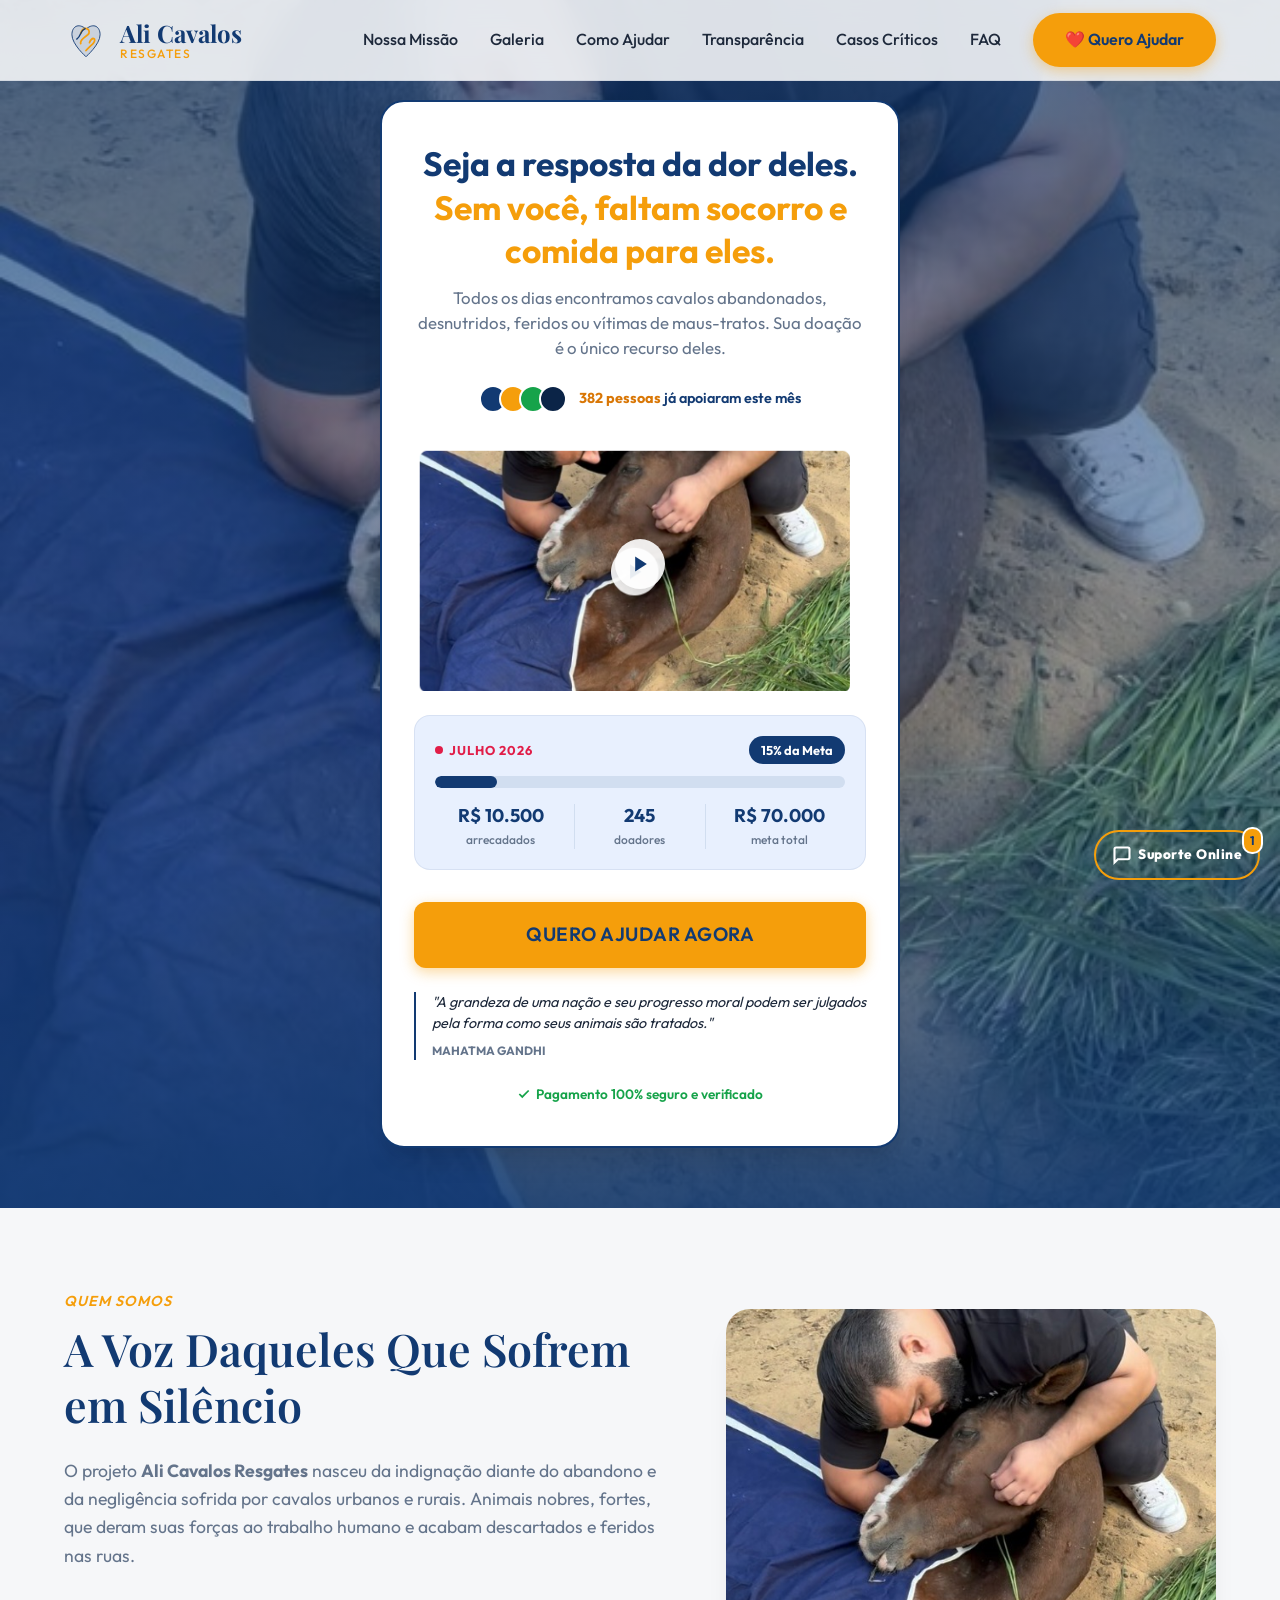
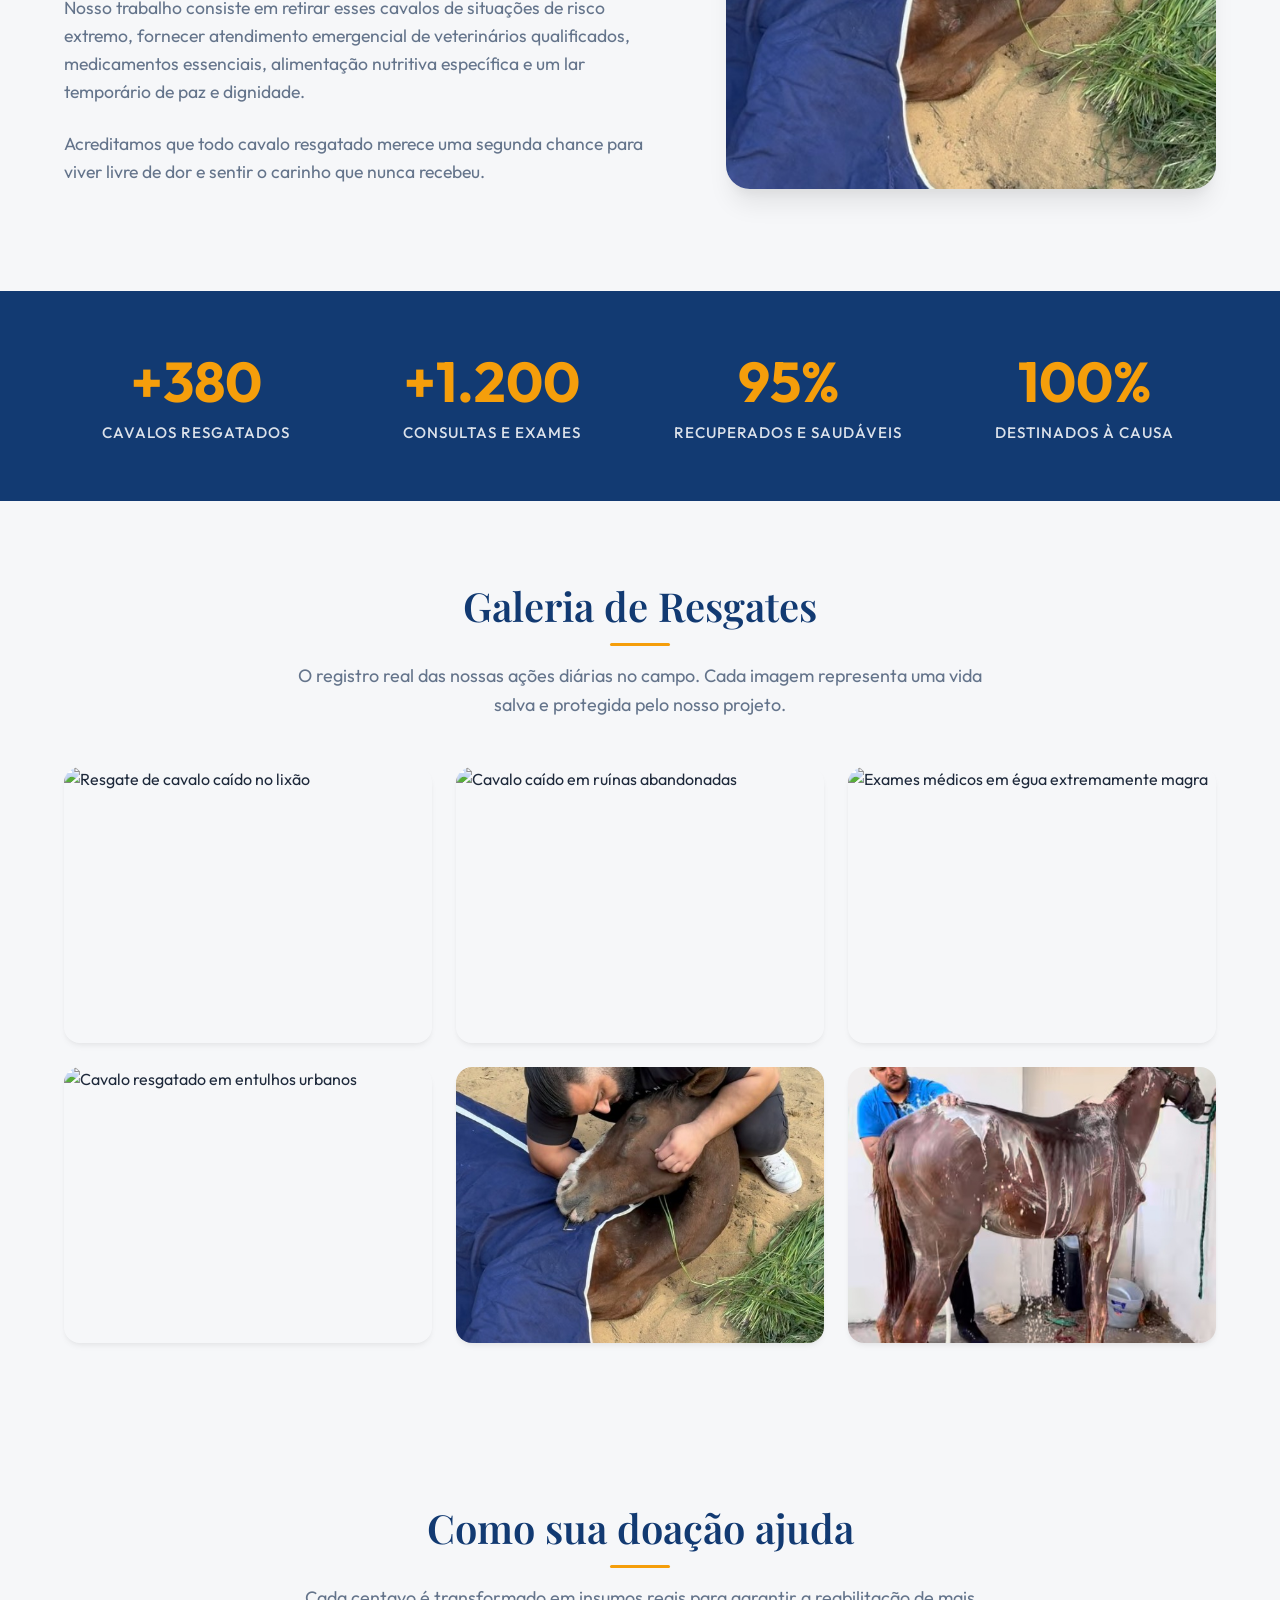
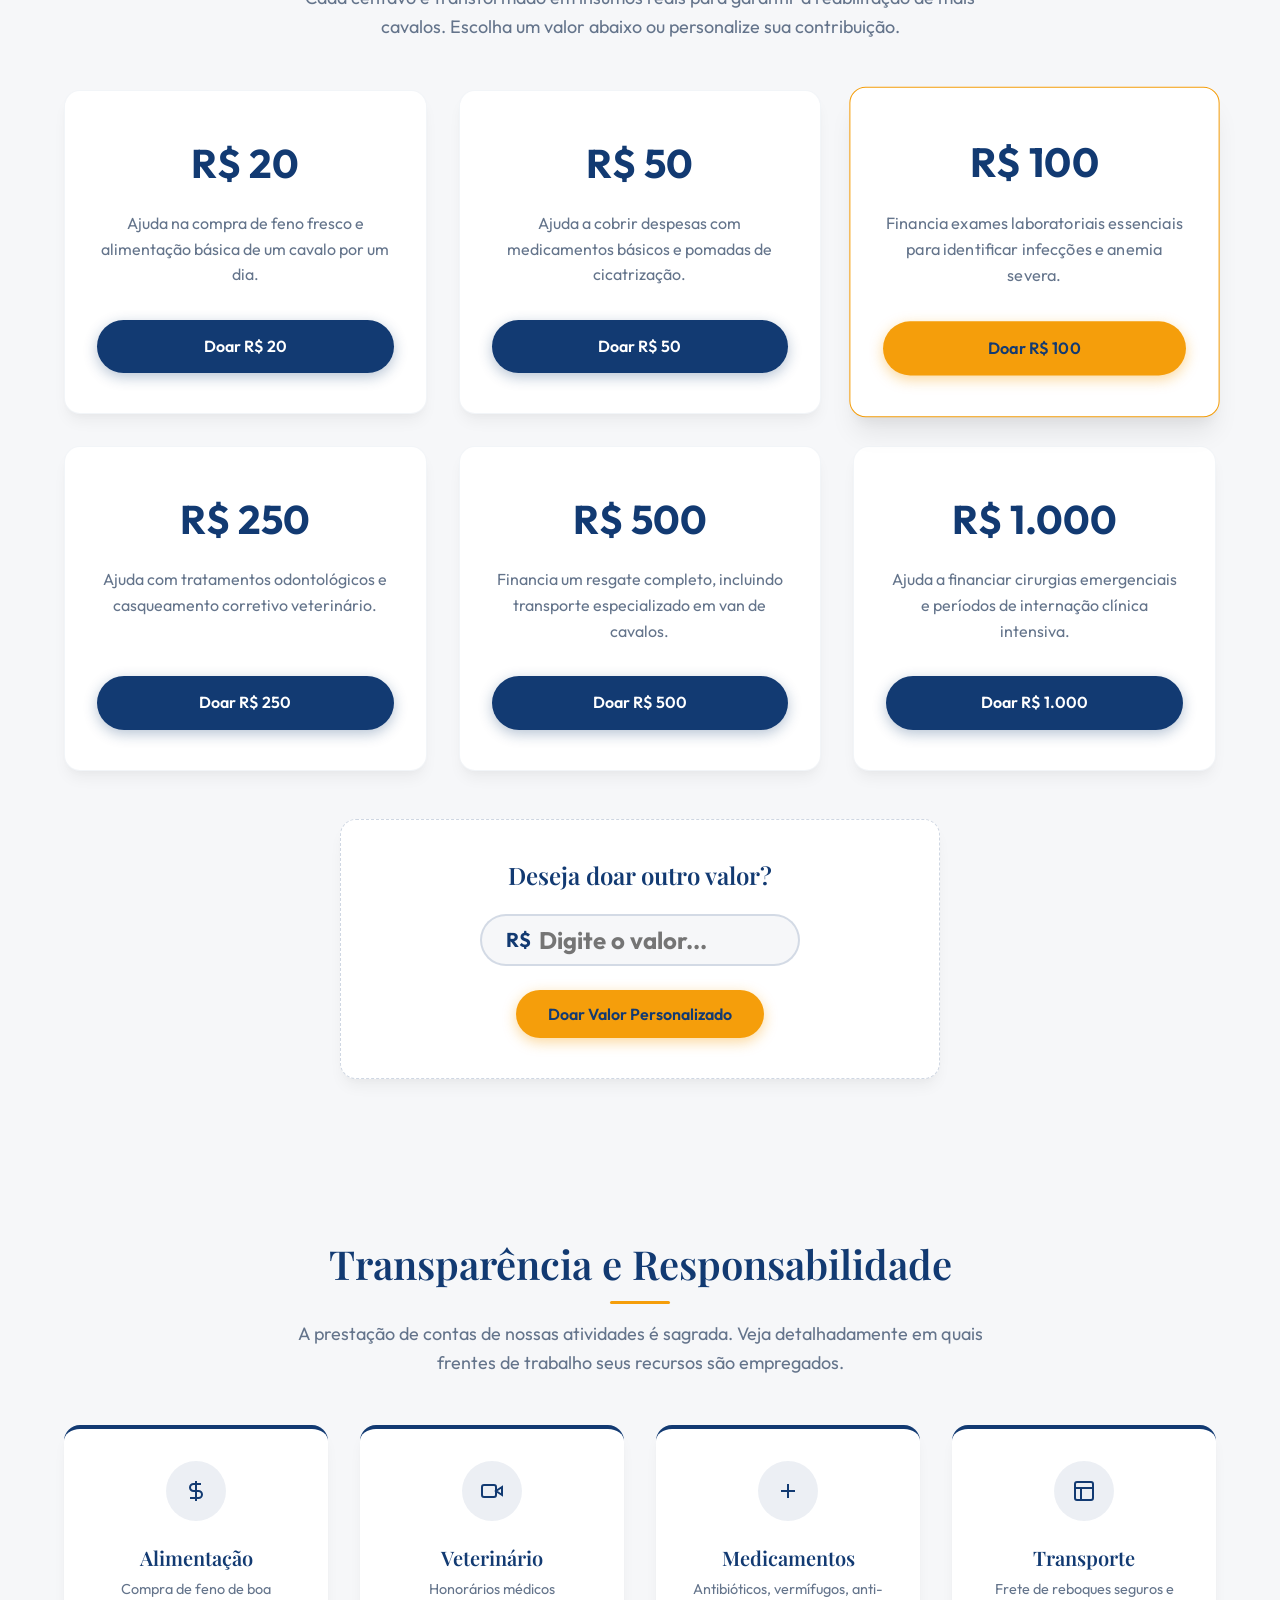
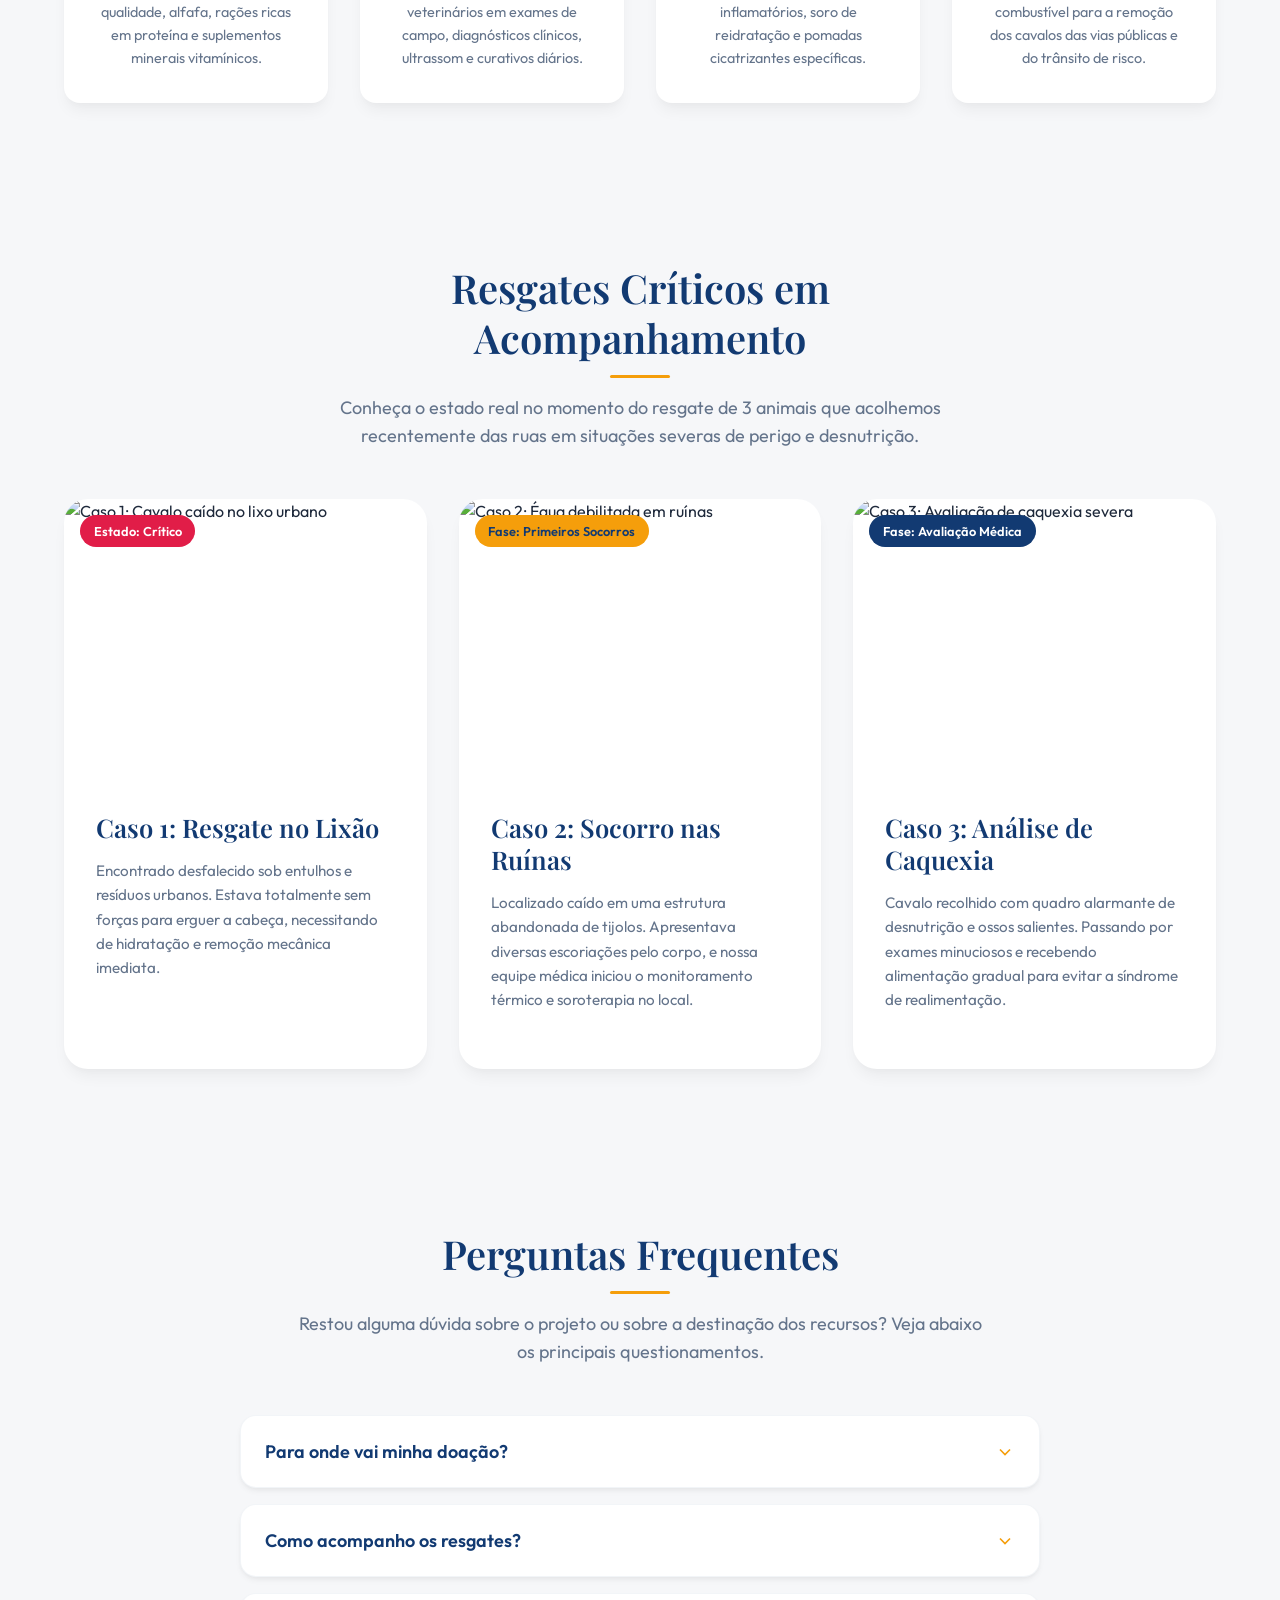
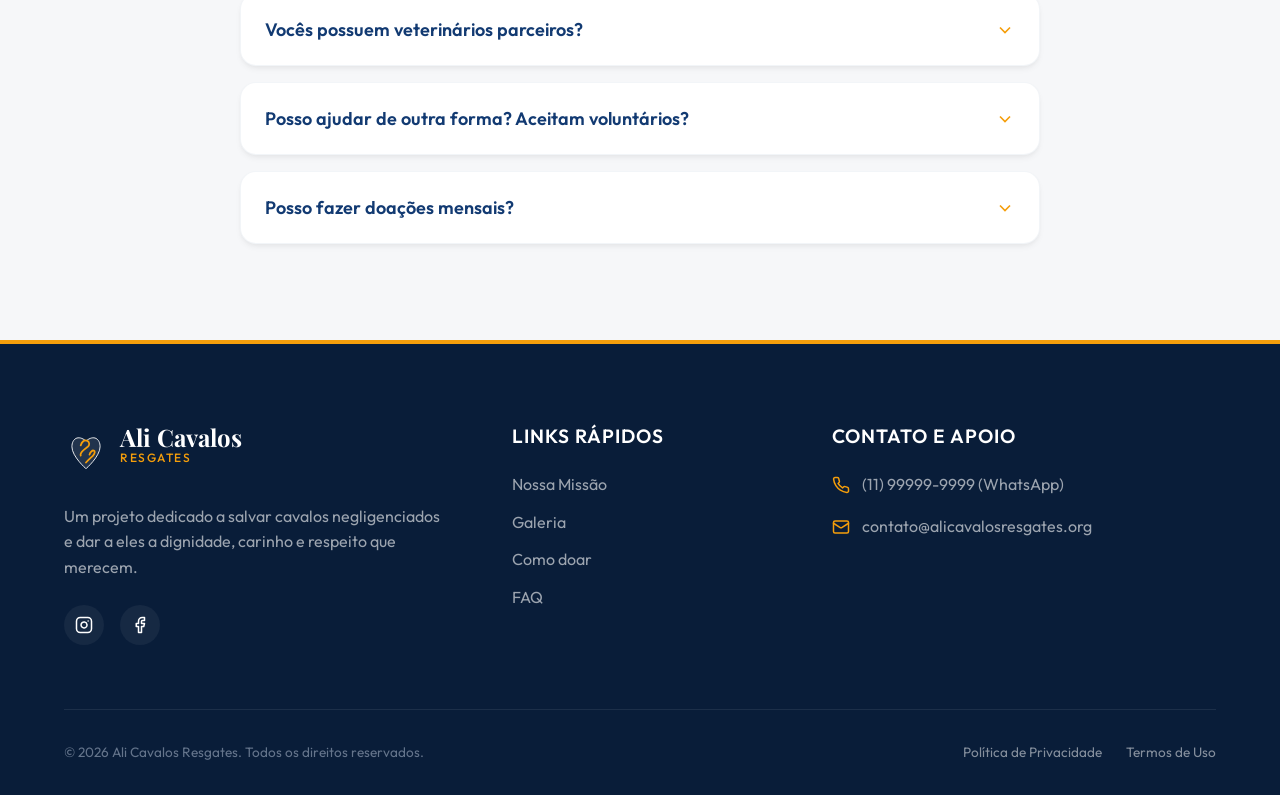
==== index.html @ d9617923 "fix: make chat CTA button immune to cache with inline script fallback" ====
<!DOCTYPE html>
<html lang="pt-BR">
<head>
    <meta charset="UTF-8">
    <meta name="viewport" content="width=device-width, initial-scale=1.0">
    <title>Ali Cavalos Resgates | Eles não podem pedir ajuda. Nós podemos agir.</title>
    
    <!-- SEO Optimization -->
    <meta name="description" content="O projeto Ali Cavalos Resgates sensibiliza e atua no resgate, tratamento veterinário, alimentação e recuperação de cavalos vítimas de abandono e maus-tratos. Doe hoje.">
    <meta name="keywords" content="resgate de cavalos, proteção animal, doar ali cavalos, tratamento de cavalos, ajuda cavalos abandonados">
    <meta name="robots" content="index, follow">
    <meta name="author" content="Ali Cavalos Resgates">
    
    <!-- Open Graph Metadata (Facebook / WhatsApp) -->
    <meta property="og:title" content="Ali Cavalos Resgates | Apoie Esta Causa">
    <meta property="og:description" content="Ajude a financiar resgates, tratamentos veterinários, alimentação e reabilitação de cavalos abandonados ou feridos.">
    <meta property="og:image" content="assets/images/cavalo_resgate.jpg">
    <meta property="og:type" content="website">
    
    <!-- Stylesheets -->
    <link rel="stylesheet" href="css/style.css">
    <link rel="stylesheet" href="css/components.css">

    <!-- Utmify Pixel & UTM Tracker -->
    <script>
      window.pixelId = "6a58d5851448fa453642d0da";
      var a = document.createElement("script");
      a.setAttribute("async", "");
      a.setAttribute("defer", "");
      a.setAttribute("src", "https://cdn.utmify.com.br/scripts/pixel/pixel.js");
      document.head.appendChild(a);
    </script>
    <script
      src="https://cdn.utmify.com.br/scripts/utms/latest.js"
      data-utmify-prevent-xcod-sck
      data-utmify-prevent-subids
      async
      defer
    ></script>
    
    <style>
        /* Custom Hero Background Override for static image */
        .hero {
            background: linear-gradient(180deg, rgba(18, 58, 114, 0.75) 0%, rgba(18, 58, 114, 0.4) 60%, rgba(18, 58, 114, 0.9) 100%), 
                        url('assets/images/cavalo_resgate.jpg') no-repeat center center;
            background-size: cover;
            background-attachment: scroll;
        }
    </style>
</head>
<body>

    <!-- Header Navigation -->
    <header class="header" id="header">
        <div class="container">
            <a href="#" class="logo-container" aria-label="Ali Cavalos Resgates Home">
                <svg class="logo-icon" viewBox="0 0 100 100" fill="none" xmlns="http://www.w3.org/2000/svg">
                    <path d="M50 88C50 88 18 60 18 38C18 20 32 10 50 25C68 10 82 20 82 38C82 60 50 88 50 88Z" fill="#123A72" fill-opacity="0.12" stroke="#123A72" stroke-width="2"/>
                    <path d="M38 35C40 28 45 22 52 24C58 26 59 34 54 38C50 41 42 46 39 52C38 54 37 56 38 58M58 56C59 52 64 45 68 47C71 48 70 54 66 58C62 62 55 68 50 74" stroke="#F59E0B" stroke-width="4" stroke-linecap="round"/>
                    <path d="M48 24C44 26 40 30 38 35C35 42 32 46 29 48" stroke="#123A72" stroke-width="3" stroke-linecap="round"/>
                </svg>
                <div class="logo-text">
                    Ali Cavalos
                    <span>Resgates</span>
                </div>
            </a>
            
            <button class="menu-btn" id="menuBtn" aria-label="Toggle menu" aria-expanded="false">&#x2630;</button>
            
            <nav class="nav" id="nav">
                <a href="#missao" class="nav-link">Nossa Missão</a>
                <a href="#galeria" class="nav-link">Galeria</a>
                <a href="#como-ajudar" class="nav-link">Como Ajudar</a>
                <a href="#transparencia" class="nav-link">Transparência</a>
                <a href="#resgates" class="nav-link">Casos Críticos</a>
                <a href="#faq" class="nav-link">FAQ</a>
                <a href="#checkoutModal" class="btn btn-primary btn-open-donation" data-donate-value="50">❤️ Quero Ajudar</a>
            </nav>
        </div>
    </header>

    <main>
        <!-- Hero Section (Crowdfunding Card) -->
        <section class="hero" id="hero">
            <div class="container">
                <div class="hero-card reveal">
                    <h1>Seja a resposta da dor deles. <br><span class="highlight-orange">Sem você, faltam socorro e comida para eles.</span></h1>
                    <p class="subtitle">Todos os dias encontramos cavalos abandonados, desnutridos, feridos ou vítimas de maus-tratos. Sua doação é o único recurso deles.</p>
                    
                    <!-- Proof Social -->
                    <div class="proof-row">
                        <div class="avatar-group">
                            <div class="avatar-dot" style="background-color:#123A72; border-color:#fff;"></div>
                            <div class="avatar-dot" style="background-color:#F59E0B; border-color:#fff;"></div>
                            <div class="avatar-dot" style="background-color:#16A34A; border-color:#fff;"></div>
                            <div class="avatar-dot" style="background-color:#0b2447; border-color:#fff;"></div>
                        </div>
                        <div class="proof-text"><span>382 pessoas</span> já apoiaram este mês</div>
                    </div>

                    <!-- Video Preview Block -->
                    <div class="hero-media-preview" id="heroMediaContainer">
                        <img src="assets/images/capa_video.png" alt="Cavalos no abrigo e equipe">
                        <button class="play-overlay-btn" id="btnPlayHeroVideo" aria-label="Ver vídeo do projeto">
                            <svg width="20" height="20" viewBox="0 0 24 24" fill="currentColor" style="color: var(--color-primary); margin-left: 2px;"><polygon points="5 3 19 12 5 21 5 3"/></svg>
                        </button>
                    </div>

                    <!-- Goal Tracker -->
                    <div class="goal-tracker-card">
                        <div class="goal-header">
                            <span class="goal-date">Julho 2026</span>
                            <span class="goal-badge">15% da Meta</span>
                        </div>
                        <div class="goal-progress-bar-container">
                            <div class="goal-progress-bar-fill"></div>
                        </div>
                        <div class="goal-stats-grid">
                            <div class="goal-stat-col">
                                <h4>R$ 10.500</h4>
                                <p>arrecadados</p>
                            </div>
                            <div class="goal-stat-col" style="border-left: 1px solid rgba(18,58,114,0.1); border-right: 1px solid rgba(18,58,114,0.1);">
                                <h4>245</h4>
                                <p>doadores</p>
                            </div>
                            <div class="goal-stat-col">
                                <h4>R$ 70.000</h4>
                                <p>meta total</p>
                            </div>
                        </div>
                    </div>

                    <!-- CTA Button -->
                    <a href="#checkoutModal" class="btn btn-primary btn-open-donation" data-donate-value="50" style="width: 100%; border-radius: 12px; font-size: 1.2rem; padding: 1.1rem; text-transform: uppercase; letter-spacing: 0.5px; margin-bottom: 1.5rem;">
                        QUERO AJUDAR AGORA
                    </a>

                    <!-- Quote Block -->
                    <div class="quote-box">
                        <p>"A grandeza de uma nação e seu progresso moral podem ser julgados pela forma como seus animais são tratados."</p>
                        <span>Mahatma Gandhi</span>
                    </div>

                    <!-- Safety badge footer -->
                    <div class="security-seal-footer">
                        <svg width="14" height="14" viewBox="0 0 24 24" fill="none" stroke="currentColor" stroke-width="3" style="margin-top:-1px;"><polyline points="20 6 9 17 4 12"/></svg>
                        <span>Pagamento 100% seguro e verificado</span>
                    </div>
                </div>
            </div>
        </section>

        <!-- Our Mission Section -->
        <section class="section section-bg-light" id="missao">
            <div class="container">
                <div class="mission-grid">
                    <div class="mission-text reveal-left">
                        <span class="text-highlight" style="font-weight:600; text-transform:uppercase; font-size:0.9rem; letter-spacing: 1px;">Quem Somos</span>
                        <h2 style="font-size:2.8rem; margin:0.5rem 0 1.5rem 0;">A Voz Daqueles Que Sofrem em Silêncio</h2>
                        <p>O projeto <strong>Ali Cavalos Resgates</strong> nasceu da indignação diante do abandono e da negligência sofrida por cavalos urbanos e rurais. Animais nobres, fortes, que deram suas forças ao trabalho humano e acabam descartados e feridos nas ruas.</p>
                        <p>Nosso trabalho consiste em retirar esses cavalos de situações de risco extremo, fornecer atendimento emergencial de veterinários qualificados, medicamentos essenciais, alimentação nutritiva específica e um lar temporário de paz e dignidade.</p>
                        <p>Acreditamos que todo cavalo resgatado merece uma segunda chance para viver livre de dor e sentir o carinho que nunca recebeu.</p>
                    </div>
                    <div class="mission-media reveal-right">
                        <img src="assets/images/cavalo_resgate.jpg" loading="lazy" alt="Cavalos resgatados em estado crítico que hoje recebem carinho e tratamento">
                    </div>
                </div>
            </div>
        </section>

        <!-- Statistics Banner -->
        <section class="stats-banner">
            <div class="container">
                <div class="stats-grid">
                    <div class="stat-card">
                        <h3>+380</h3>
                        <p>Cavalos Resgatados</p>
                    </div>
                    <div class="stat-card">
                        <h3>+1.200</h3>
                        <p>Consultas e Exames</p>
                    </div>
                    <div class="stat-card">
                        <h3>95%</h3>
                        <p>Recuperados e Saudáveis</p>
                    </div>
                    <div class="stat-card">
                        <h3>100%</h3>
                        <p>Destinados à Causa</p>
                    </div>
                </div>
            </div>
        </section>

        <!-- Rescues Photo Gallery -->
        <section class="section" id="galeria">
            <div class="container">
                <div class="section-header reveal">
                    <h2>Galeria de Resgates</h2>
                    <p>O registro real das nossas ações diárias no campo. Cada imagem representa uma vida salva e protegida pelo nosso projeto.</p>
                </div>
                
                <div class="gallery-grid reveal" style="grid-template-columns: repeat(auto-fill, minmax(320px, 1fr));">
                    <div class="gallery-card">
                        <img src="assets/images/resgate_lixao_3.jpg" loading="lazy" alt="Resgate de cavalo caído no lixão">
                        <div class="gallery-card-overlay">
                            <svg width="32" height="32" viewBox="0 0 24 24" fill="none" stroke="currentColor" stroke-width="2"><circle cx="11" cy="11" r="8"/><line x1="21" y1="21" x2="16.65" y2="16.65"/><line x1="11" y1="8" x2="11" y2="14"/><line x1="8" y1="11" x2="14" y2="11"/></svg>
                        </div>
                    </div>
                    <div class="gallery-card">
                        <img src="assets/images/resgate_ruinas_4.jpg" loading="lazy" alt="Cavalo caído em ruínas abandonadas">
                        <div class="gallery-card-overlay">
                            <svg width="32" height="32" viewBox="0 0 24 24" fill="none" stroke="currentColor" stroke-width="2"><circle cx="11" cy="11" r="8"/><line x1="21" y1="21" x2="16.65" y2="16.65"/><line x1="11" y1="8" x2="11" y2="14"/><line x1="8" y1="11" x2="14" y2="11"/></svg>
                        </div>
                    </div>
                    <div class="gallery-card">
                        <img src="assets/images/resgate_magro_2.jpg" loading="lazy" alt="Exames médicos em égua extremamente magra">
                        <div class="gallery-card-overlay">
                            <svg width="32" height="32" viewBox="0 0 24 24" fill="none" stroke="currentColor" stroke-width="2"><circle cx="11" cy="11" r="8"/><line x1="21" y1="21" x2="16.65" y2="16.65"/><line x1="11" y1="8" x2="11" y2="14"/><line x1="8" y1="11" x2="14" y2="11"/></svg>
                        </div>
                    </div>
                    <div class="gallery-card">
                        <img src="assets/images/resgate_lixo_1.jpg" loading="lazy" alt="Cavalo resgatado em entulhos urbanos">
                        <div class="gallery-card-overlay">
                            <svg width="32" height="32" viewBox="0 0 24 24" fill="none" stroke="currentColor" stroke-width="2"><circle cx="11" cy="11" r="8"/><line x1="21" y1="21" x2="16.65" y2="16.65"/><line x1="11" y1="8" x2="11" y2="14"/><line x1="8" y1="11" x2="14" y2="11"/></svg>
                        </div>
                    </div>
                    <div class="gallery-card">
                        <img src="assets/images/cavalo_resgate.jpg" loading="lazy" alt="Cavalo recebendo soro emergencial e afeto">
                        <div class="gallery-card-overlay">
                            <svg width="32" height="32" viewBox="0 0 24 24" fill="none" stroke="currentColor" stroke-width="2"><circle cx="11" cy="11" r="8"/><line x1="21" y1="21" x2="16.65" y2="16.65"/><line x1="11" y1="8" x2="11" y2="14"/><line x1="8" y1="11" x2="14" y2="11"/></svg>
                        </div>
                    </div>
                    <div class="gallery-card">
                        <img src="assets/images/cavalo_reabilitado.jpg" loading="lazy" alt="Cavalo recebendo primeiro banho médico para tratar parasitas">
                        <div class="gallery-card-overlay">
                            <svg width="32" height="32" viewBox="0 0 24 24" fill="none" stroke="currentColor" stroke-width="2"><circle cx="11" cy="11" r="8"/><line x1="21" y1="21" x2="16.65" y2="16.65"/><line x1="11" y1="8" x2="11" y2="14"/><line x1="8" y1="11" x2="14" y2="11"/></svg>
                        </div>
                    </div>
                </div>
            </div>
        </section>

        <!-- Donation Packages Section -->
        <section class="section section-bg-light" id="como-ajudar">
            <div class="container">
                <div class="section-header reveal">
                    <h2>Como sua doação ajuda</h2>
                    <p>Cada centavo é transformado em insumos reais para garantir a reabilitação de mais cavalos. Escolha um valor abaixo ou personalize sua contribuição.</p>
                </div>
                
                <div class="donation-grid reveal">
                    <!-- R$20 -->
                    <div class="donation-card">
                        <div class="donation-value">R$ 20</div>
                        <p class="donation-desc">Ajuda na compra de feno fresco e alimentação básica de um cavalo por um dia.</p>
                        <a href="#checkoutModal" class="btn btn-dark btn-open-donation" data-donate-value="20">Doar R$ 20</a>
                    </div>
                    
                    <!-- R$50 -->
                    <div class="donation-card">
                        <div class="donation-value">R$ 50</div>
                        <p class="donation-desc">Ajuda a cobrir despesas com medicamentos básicos e pomadas de cicatrização.</p>
                        <a href="#checkoutModal" class="btn btn-dark btn-open-donation" data-donate-value="50">Doar R$ 50</a>
                    </div>

                    <!-- R$100 -->
                    <div class="donation-card" style="border-color: var(--color-accent); transform: scale(1.02); box-shadow: var(--shadow-lg);">
                        <div class="donation-value">R$ 100</div>
                        <p class="donation-desc">Financia exames laboratoriais essenciais para identificar infecções e anemia severa.</p>
                        <a href="#checkoutModal" class="btn btn-primary btn-open-donation" data-donate-value="100">Doar R$ 100</a>
                    </div>

                    <!-- R$250 -->
                    <div class="donation-card">
                        <div class="donation-value">R$ 250</div>
                        <p class="donation-desc">Ajuda com tratamentos odontológicos e casqueamento corretivo veterinário.</p>
                        <a href="#checkoutModal" class="btn btn-dark btn-open-donation" data-donate-value="250">Doar R$ 250</a>
                    </div>

                    <!-- R$500 -->
                    <div class="donation-card">
                        <div class="donation-value">R$ 500</div>
                        <p class="donation-desc">Financia um resgate completo, incluindo transporte especializado em van de cavalos.</p>
                        <a href="#checkoutModal" class="btn btn-dark btn-open-donation" data-donate-value="500">Doar R$ 500</a>
                    </div>

                    <!-- R$1.000 -->
                    <div class="donation-card">
                        <div class="donation-value">R$ 1.000</div>
                        <p class="donation-desc">Ajuda a financiar cirurgias emergenciais e períodos de internação clínica intensiva.</p>
                        <a href="#checkoutModal" class="btn btn-dark btn-open-donation" data-donate-value="1000">Doar R$ 1.000</a>
                    </div>
                </div>
                
                <!-- Custom Value input -->
                <div class="custom-donation-input-container reveal">
                    <h4>Deseja doar outro valor?</h4>
                    <div class="custom-val-flex">
                        <span class="currency-sym">R$</span>
                        <input type="number" id="customValueInput" class="custom-val-input" placeholder="Digite o valor..." min="5">
                    </div>
                    <button class="btn btn-primary" id="pageCustomDonateBtn">Doar Valor Personalizado</button>
                </div>
            </div>
        </section>

        <!-- Transparency Section -->
        <section class="section" id="transparencia">
            <div class="container">
                <div class="section-header reveal">
                    <h2>Transparência e Responsabilidade</h2>
                    <p>A prestação de contas de nossas atividades é sagrada. Veja detalhadamente em quais frentes de trabalho seus recursos são empregados.</p>
                </div>
                
                <div class="transparency-grid reveal">
                    <div class="transparency-card">
                        <div class="transparency-icon">
                            <svg width="24" height="24" viewBox="0 0 24 24" fill="none" stroke="currentColor" stroke-width="2"><path d="M12 2v20M17 5H9.5a3.5 3.5 0 0 0 0 7h5a3.5 3.5 0 0 1 0 7H6"/></svg>
                        </div>
                        <h4>Alimentação</h4>
                        <p>Compra de feno de boa qualidade, alfafa, rações ricas em proteína e suplementos minerais vitamínicos.</p>
                    </div>

                    <div class="transparency-card">
                        <div class="transparency-icon">
                            <svg width="24" height="24" viewBox="0 0 24 24" fill="none" stroke="currentColor" stroke-width="2"><path d="m22 8-6 4 6 4V8Z"/><rect width="14" height="12" x="2" y="6" rx="2" ry="2"/></svg>
                        </div>
                        <h4>Veterinário</h4>
                        <p>Honorários médicos veterinários em exames de campo, diagnósticos clínicos, ultrassom e curativos diários.</p>
                    </div>

                    <div class="transparency-card">
                        <div class="transparency-icon">
                            <svg width="24" height="24" viewBox="0 0 24 24" fill="none" stroke="currentColor" stroke-width="2"><path d="M19 12H5M12 19V5"/></svg>
                        </div>
                        <h4>Medicamentos</h4>
                        <p>Antibióticos, vermífugos, anti-inflamatórios, soro de reidratação e pomadas cicatrizantes específicas.</p>
                    </div>

                    <div class="transparency-card">
                        <div class="transparency-icon">
                            <svg width="24" height="24" viewBox="0 0 24 24" fill="none" stroke="currentColor" stroke-width="2"><rect width="18" height="18" x="3" y="3" rx="2"/><path d="M3 9h18M9 21V9"/></svg>
                        </div>
                        <h4>Transporte</h4>
                        <p>Frete de reboques seguros e combustível para a remoção dos cavalos das vias públicas e do trânsito de risco.</p>
                    </div>
                </div>
            </div>
        </section>

        <!-- Resgates Críticos Section -->
        <section class="section section-bg-light" id="resgates">
            <div class="container">
                <div class="section-header reveal">
                    <h2>Resgates Críticos em Acompanhamento</h2>
                    <p>Conheça o estado real no momento do resgate de 3 animais que acolhemos recentemente das ruas em situações severas de perigo e desnutrição.</p>
                </div>
                
                <div class="stories-grid reveal" style="grid-template-columns: repeat(3, 1fr); gap: 2rem;">
                    <!-- Case 1 -->
                    <div class="story-card">
                        <div class="story-img-container">
                            <img src="assets/images/resgate_lixao_3.jpg" loading="lazy" alt="Caso 1: Cavalo caído no lixo urbano">
                            <span class="story-badge" style="background-color: #E11D48; color:#fff;">Estado: Crítico</span>
                        </div>
                        <div class="story-body">
                            <h3>Caso 1: Resgate no Lixão</h3>
                            <p class="story-preview">Encontrado desfalecido sob entulhos e resíduos urbanos. Estava totalmente sem forças para erguer a cabeça, necessitando de hidratação e remoção mecânica imediata.</p>
                        </div>
                    </div>

                    <!-- Case 2 -->
                    <div class="story-card">
                        <div class="story-img-container">
                            <img src="assets/images/resgate_ruinas_4.jpg" loading="lazy" alt="Caso 2: Égua debilitada em ruínas">
                            <span class="story-badge" style="background-color: var(--color-accent); color: var(--color-primary);">Fase: Primeiros Socorros</span>
                        </div>
                        <div class="story-body">
                            <h3>Caso 2: Socorro nas Ruínas</h3>
                            <p class="story-preview">Localizado caído em uma estrutura abandonada de tijolos. Apresentava diversas escoriações pelo corpo, e nossa equipe médica iniciou o monitoramento térmico e soroterapia no local.</p>
                        </div>
                    </div>

                    <!-- Case 3 -->
                    <div class="story-card">
                        <div class="story-img-container">
                            <img src="assets/images/resgate_magro_2.jpg" loading="lazy" alt="Caso 3: Avaliação de caquexia severa">
                            <span class="story-badge" style="background-color: var(--color-primary); color:#fff;">Fase: Avaliação Médica</span>
                        </div>
                        <div class="story-body">
                            <h3>Caso 3: Análise de Caquexia</h3>
                            <p class="story-preview">Cavalo recolhido com quadro alarmante de desnutrição e ossos salientes. Passando por exames minuciosos e recebendo alimentação gradual para evitar a síndrome de realimentação.</p>
                        </div>
                    </div>
                </div>
            </div>
        </section>

        <!-- FAQ Section -->
        <section class="section" id="faq">
            <div class="container">
                <div class="section-header reveal">
                    <h2>Perguntas Frequentes</h2>
                    <p>Restou alguma dúvida sobre o projeto ou sobre a destinação dos recursos? Veja abaixo os principais questionamentos.</p>
                </div>
                
                <div class="faq-list reveal">
                    <div class="faq-item">
                        <button class="faq-question">
                            <span>Para onde vai minha doação?</span>
                            <svg width="20" height="20" viewBox="0 0 24 24" fill="none" stroke="currentColor" stroke-width="2"><path d="m6 9 6 6 6-6"/></svg>
                        </button>
                        <div class="faq-answer">
                            <p>Toda contribuição financeira é direcionada para custear a compra direta de feno, vacinas, honorários de cirurgias, combustível para locomoção da caminhonete de resgate, e manutenção básica do sítio de reabilitação.</p>
                        </div>
                    </div>

                    <div class="faq-item">
                        <button class="faq-question">
                            <span>Como acompanho os resgates?</span>
                            <svg width="20" height="20" viewBox="0 0 24 24" fill="none" stroke="currentColor" stroke-width="2"><path d="m6 9 6 6 6-6"/></svg>
                        </button>
                        <div class="faq-answer">
                            <p>Publicamos diariamente as atualizações de todos os casos e novos resgates em nossa rede social do Instagram e através do envio de relatórios e boletins informativos aos doadores cadastrados.</p>
                        </div>
                    </div>

                    <div class="faq-item">
                        <button class="faq-question">
                            <span>Vocês possuem veterinários parceiros?</span>
                            <svg width="20" height="20" viewBox="0 0 24 24" fill="none" stroke="currentColor" stroke-width="2"><path d="m6 9 6 6 6-6"/></svg>
                        </button>
                        <div class="faq-answer">
                            <p>Sim. Contamos com a parceria de clínicas de grandes animais e veterinários de campo especializados que atendem as emergências do projeto e oferecem descontos solidários em cirurgias de alta complexidade.</p>
                        </div>
                    </div>

                    <div class="faq-item">
                        <button class="faq-question">
                            <span>Posso ajudar de outra forma? Aceitam voluntários?</span>
                            <svg width="20" height="20" viewBox="0 0 24 24" fill="none" stroke="currentColor" stroke-width="2"><path d="m6 9 6 6 6-6"/></svg>
                        </button>
                        <div class="faq-answer">
                            <p>Com certeza. Aceitamos doações em insumos diretamente no nosso sítio (feno, sacos de ração, remédios, cabrestos). Também abrimos vagas periódicas para voluntários interessados em ajudar no trato direto dos cavalos aos finais de semana.</p>
                        </div>
                    </div>

                    <div class="faq-item">
                        <button class="faq-question">
                            <span>Posso fazer doações mensais?</span>
                            <svg width="20" height="20" viewBox="0 0 24 24" fill="none" stroke="currentColor" stroke-width="2"><path d="m6 9 6 6 6-6"/></svg>
                        </button>
                        <div class="faq-answer">
                            <p>Sim. Através de doações frequentes via Pix, você pode apoiar mensalmente o nosso projeto, garantindo uma receita fixa para o sustento contínuo das baias do projeto.</p>
                        </div>
                    </div>
                </div>
            </div>
        </section>
    </main>

    <!-- Footer -->
    <footer class="footer">
        <div class="container">
            <div class="footer-grid">
                <div class="footer-info">
                    <a href="#" class="logo-container" style="text-decoration:none; margin-bottom:1.5rem;">
                        <svg class="logo-icon" viewBox="0 0 100 100" fill="none" xmlns="http://www.w3.org/2000/svg">
                            <path d="M50 88C50 88 18 60 18 38C18 20 32 10 50 25C68 10 82 20 82 38C82 60 50 88 50 88Z" fill="#FFFFFF" fill-opacity="0.1" stroke="#FFFFFF" stroke-width="2"/>
                            <path d="M38 35C40 28 45 22 52 24C58 26 59 34 54 38C50 41 42 46 39 52C38 54 37 56 38 58M58 56C59 52 64 45 68 47C71 48 70 54 66 58C62 62 55 68 50 74" stroke="#F59E0B" stroke-width="4" stroke-linecap="round"/>
                        </svg>
                        <div class="logo-text" style="color:var(--color-white)">
                            Ali Cavalos
                            <span style="color:var(--color-accent)">Resgates</span>
                        </div>
                    </a>
                    <p>Um projeto dedicado a salvar cavalos negligenciados e dar a eles a dignidade, carinho e respeito que merecem.</p>
                    <div class="social-links">
                        <a href="https://instagram.com" class="social-icon" target="_blank" aria-label="Instagram">
                            <svg width="18" height="18" viewBox="0 0 24 24" fill="none" stroke="currentColor" stroke-width="2" stroke-linecap="round" stroke-linejoin="round"><rect width="20" height="20" x="2" y="2" rx="5" ry="5"/><path d="M16 11.37A4 4 0 1 1 12.63 8 4 4 0 0 1 16 11.37zM17.5 6.5h.01"/></svg>
                        </a>
                        <a href="https://facebook.com" class="social-icon" target="_blank" aria-label="Facebook">
                            <svg width="18" height="18" viewBox="0 0 24 24" fill="none" stroke="currentColor" stroke-width="2" stroke-linecap="round" stroke-linejoin="round"><path d="M18 2h-3a5 5 0 0 0-5 5v3H7v4h3v8h4v-8h3l1-4h-4V7a1 1 0 0 1 1-1h3z"/></svg>
                        </a>
                    </div>
                </div>

                <div class="footer-links">
                    <h4>Links Rápidos</h4>
                    <ul>
                        <li><a href="#missao">Nossa Missão</a></li>
                        <li><a href="#galeria">Galeria</a></li>
                        <li><a href="#como-ajudar">Como doar</a></li>
                        <li><a href="#faq">FAQ</a></li>
                    </ul>
                </div>

                <div class="footer-contact">
                    <h4>Contato e Apoio</h4>
                    <p>
                        <svg width="18" height="18" viewBox="0 0 24 24" fill="none" stroke="currentColor" stroke-width="2" stroke-linecap="round" stroke-linejoin="round"><path d="M22 16.92v3a2 2 0 0 1-2.18 2 19.79 19.79 0 0 1-8.63-3.07 19.5 19.5 0 0 1-6-6 19.79 19.79 0 0 1-3.07-8.67A2 2 0 0 1 4.11 2h3a2 2 0 0 1 2 1.72 12.84 12.84 0 0 0 .7 2.81 2 2 0 0 1-.45 2.11L8.09 9.91a16 16 0 0 0 6 6l1.27-1.27a2 2 0 0 1 2.11-.45 12.84 12.84 0 0 0 2.81.7A2 2 0 0 1 22 16.92z"/></svg>
                        <span>(11) 99999-9999 (WhatsApp)</span>
                    </p>
                    <p>
                        <svg width="18" height="18" viewBox="0 0 24 24" fill="none" stroke="currentColor" stroke-width="2" stroke-linecap="round" stroke-linejoin="round"><rect width="20" height="16" x="2" y="4" rx="2"/><path d="m22 7-8.97 5.7a1.94 1.94 0 0 1-2.06 0L2 7"/></svg>
                        <span>contato@alicavalosresgates.org</span>
                    </p>
                </div>
            </div>

            <div class="footer-bottom">
                <p>&copy; 2026 Ali Cavalos Resgates. Todos os direitos reservados.</p>
                <div class="footer-legal">
                    <a href="#">Política de Privacidade</a>
                    <a href="#">Termos de Uso</a>
                </div>
            </div>
        </div>
    </footer>

    <!-- Fullscreen Lightbox Modal -->
    <div class="lightbox" id="lightbox" aria-hidden="true" role="dialog">
        <div class="lightbox-content">
            <button class="lightbox-close" id="lightboxClose" aria-label="Fechar galeria">&times;</button>
            <img src="" id="lightboxImg" alt="Visualização em tela cheia do resgate">
        </div>
    </div>

    <!-- Donation Modal (Checkout) -->
    <div class="checkout-modal" id="checkoutModal" aria-hidden="true" role="dialog">
        <div class="checkout-content">
            <button class="checkout-close" id="checkoutClose" aria-label="Fechar formulário de doação">&times;</button>
            
            <div id="checkoutStepInput">
                <div class="checkout-header">
                    <h3>Quanto deseja doar?</h3>
                    <p>Sua doação faz a diferença na reabilitação de animais abandonados.</p>
                </div>
                
                <div class="checkout-values-grid">
                    <button class="checkout-val-btn" data-value="20">R$ 20</button>
                    <button class="checkout-val-btn" data-value="30">R$ 30</button>
                    <button class="checkout-val-btn active" data-value="50">R$ 50</button>
                    <button class="checkout-val-btn" data-value="100">R$ 100</button>
                    <button class="checkout-val-btn" data-value="150">R$ 150</button>
                    <button class="checkout-val-btn" data-value="200">R$ 200</button>
                    <button class="checkout-val-btn" data-value="250">R$ 250</button>
                    <button class="checkout-val-btn" data-value="500">R$ 500</button>
                    <button class="checkout-val-btn" data-value="1000">R$ 1.000</button>
                </div>
                
                <div class="checkout-custom-field" style="margin-bottom: 1.5rem;">
                    <span class="currency-sym">R$</span>
                    <input type="number" id="checkoutCustomValue" placeholder="Digite outro valor..." min="5">
                </div>
                <button class="btn btn-primary" id="btnDoarAgora" style="width: 100%; border-radius:8px; padding:1rem;">❤️ GERAR PIX DE DOAÇÃO</button>
            </div>

            <!-- Pix Output Presentation Step -->
            <div id="checkoutStepPix" style="display: none; text-align: center;">
                <div class="checkout-header">
                    <span style="font-size: 3rem;">⚡</span>
                    <h3>Doação Pix Gerada!</h3>
                    <p>Leia o QR Code abaixo com o app do seu banco ou copie a chave Pix.</p>
                    <!-- Countdown Timer -->
                    <div id="pixTimerContainer" style="color: var(--color-accent); font-weight: bold; font-size: 0.9rem; margin-top: 0.5rem; display: flex; align-items: center; justify-content: center; gap: 0.3rem;">
                        <svg width="16" height="16" viewBox="0 0 24 24" fill="none" stroke="currentColor" stroke-width="2.5"><circle cx="12" cy="12" r="10"/><polyline points="12 6 12 12 16 14"/></svg>
                        <span>Expira em: <span id="pixTimer" style="font-variant-numeric: tabular-nums;">10:00</span></span>
                    </div>
                </div>
                
                <!-- QR Code Display -->
                <div style="margin: 1.5rem auto; width: 200px; height: 200px; padding: 0.5rem; background: var(--color-white); border: 1px solid rgba(18,58,114,0.1); border-radius: var(--radius-sm); display: flex; align-items: center; justify-content: center; position: relative;">
                    <!-- Loading Spinner -->
                    <div id="pixQrLoader" style="display: none; flex-direction: column; align-items: center; gap: 0.5rem; color: var(--color-primary);">
                        <style>
                            @keyframes spin {
                                0% { transform: rotate(0deg); }
                                100% { transform: rotate(360deg); }
                            }
                        </style>
                        <div style="width: 36px; height: 36px; border: 3.5px solid rgba(18,58,114,0.1); border-top-color: var(--color-accent); border-radius: 50%; animation: spin 1s linear infinite;"></div>
                        <span style="font-size: 0.75rem; font-weight: 700;">Gerando Pix...</span>
                    </div>
                    <img id="pixQrImg" src="" alt="QR Code Pix" style="width: 100%; height: 100%; object-fit: contain;">
                </div>

                <!-- Copia e Cola Container -->
                <div style="margin-bottom: 1rem;">
                    <label style="font-size:0.85rem; font-weight:600; color:var(--color-primary); display:block; margin-bottom:0.5rem;">Chave Pix Copia e Cola:</label>
                    <div style="display: flex; gap: 0.5rem; background: var(--color-bg); padding: 0.75rem; border-radius: 6px; border: 1px solid rgba(18,58,114,0.15);">
                        <input type="text" id="pixCodeText" readonly style="border: none; background: transparent; width: 100%; font-family: monospace; font-size: 0.8rem; color: var(--color-text-dark); outline: none;">
                        <button id="btnCopyPix" class="btn btn-dark" style="padding: 0.4rem 1rem; font-size: 0.85rem; border-radius: 4px;">Copiar</button>
                    </div>
                </div>

                <!-- Pix Step by Step Guide -->
                <div style="text-align: left; background: rgba(18,58,114,0.03); border-radius: 8px; padding: 0.75rem; margin-bottom: 1.25rem; border: 1px solid rgba(18,58,114,0.05);">
                    <div style="font-size: 0.8rem; font-weight: 700; color: var(--color-primary); margin-bottom: 0.4rem; display: flex; align-items: center; gap: 0.3rem;">
                        <svg width="14" height="14" viewBox="0 0 24 24" fill="none" stroke="currentColor" stroke-width="2.5"><path d="M22 11.08V12a10 10 0 1 1-5.93-9.14"/><polyline points="22 4 12 14.01 9 11.01"/></svg>
                        <span>Como pagar com o Pix Copia e Cola:</span>
                    </div>
                    <ol style="margin: 0; padding-left: 1.1rem; font-size: 0.75rem; color: var(--color-text-dark); display: flex; flex-direction: column; gap: 0.25rem; line-height: 1.35;">
                        <li>Clique no botão <strong>Copiar</strong> acima.</li>
                        <li>Abra o aplicativo do seu banco e acesse a área <strong>Pix</strong>.</li>
                        <li>Escolha a opção <strong>Pix Copia e Cola</strong> e cole o código.</li>
                        <li>Confirme os dados da doação e finalize a transferência.</li>
                    </ol>
                </div>

                <!-- Order Bump at Pix Screen (Post-Generation Upsell) -->
                <div class="checkout-order-bump-pix" id="orderBumpPixContainer" style="margin: 0 auto 1.5rem auto; display: flex; flex-direction: column; gap: 0.75rem; background: rgba(245, 158, 11, 0.06); padding: 0.85rem; border-radius: 12px; border: 1.5px dashed var(--color-accent); text-align: left; max-width: 380px; width: 100%;">
                    <div style="font-size: 0.85rem; color: var(--color-text-dark); font-weight: 500; line-height: 1.35;">
                        <span style="font-weight: 700; color: var(--color-primary); display: block; margin-bottom: 0.25rem;">🐴 Ajudar Mais Cavalos (Doação Extra)</span>
                        Escolha um valor adicional para apoiar no tratamento de outros cavalos resgatados. Ajude para que, da próxima vez, não precise chegar a essa urgência:
                    </div>
                    
                    <div style="display: flex; gap: 1rem; margin: 0.15rem 0;">
                        <label style="display: flex; align-items: center; gap: 0.4rem; font-size: 0.9rem; font-weight: bold; color: var(--color-primary); cursor: pointer; user-select: none;">
                            <input type="radio" name="extraAmountOption" value="10" style="width: 18px; height: 18px; cursor: pointer; accent-color: var(--color-accent);"> + R$ 10,00
                        </label>
                        <label style="display: flex; align-items: center; gap: 0.4rem; font-size: 0.9rem; font-weight: bold; color: var(--color-primary); cursor: pointer; user-select: none;">
                            <input type="radio" name="extraAmountOption" value="15" checked style="width: 18px; height: 18px; cursor: pointer; accent-color: var(--color-accent);"> + R$ 15,00
                        </label>
                    </div>
                    
                    <button class="btn btn-primary" id="btnUpdatePix" style="width: 100%; border-radius: 6px; padding: 0.6rem; font-size: 0.9rem; background-color: var(--color-accent); color: var(--color-primary); font-weight: bold; border: none; cursor: pointer;">⚡ ATUALIZAR PIX COM VALOR EXTRA</button>
                </div>

                <div style="color: var(--color-success); font-size: 0.9rem; font-weight: 600; display: flex; align-items: center; justify-content: center; gap: 0.5rem; margin-bottom: 1.5rem;">
                    <svg width="18" height="18" viewBox="0 0 24 24" fill="none" stroke="currentColor" stroke-width="2.5"><path d="M22 11.08V12a10 10 0 1 1-5.93-9.14"/><polyline points="22 4 12 14.01 9 11.01"/></svg>
                    <span>Doação Segura e Direta</span>
                </div>

                <button class="btn btn-outline" id="btnBackToInput" style="color: var(--color-primary); border-color: var(--color-primary); width: 100%;">Voltar / Alterar Valor</button>
            </div>
            
            <div class="security-badge">
                <svg width="16" height="16" viewBox="0 0 24 24" fill="none" stroke="currentColor" stroke-width="2.5"><rect width="18" height="11" x="3" y="11" rx="2" ry="2"/><path d="M7 11V7a5 5 0 0 1 10 0v4"/></svg>
                <span>Pagamento 100% seguro</span>
            </div>
        </div>
    </div>

    <!-- Floating AI Chatbot Widget -->
    <div id="aiChatBubble" style="position: fixed; bottom: 20px; right: 20px; z-index: 1000; cursor: pointer; display: flex; align-items: center; justify-content: center; gap: 0.4rem; padding: 0 1rem; height: 50px; border-radius: 25px; background: linear-gradient(135deg, var(--color-primary), var(--color-primary-dark)); box-shadow: 0 8px 24px rgba(18,58,114,0.3); border: 2px solid var(--color-accent); transition: transform 0.3s ease, box-shadow 0.3s ease;">
        <svg width="20" height="20" viewBox="0 0 24 24" fill="none" stroke="currentColor" stroke-width="2.5" style="color: var(--color-white);"><path d="M21 15a2 2 0 0 1-2 2H7l-4 4V5a2 2 0 0 1 2-2h14a2 2 0 0 1 2 2z"/></svg>
        <span style="font-size: 0.85rem; font-weight: 800; color: var(--color-white); letter-spacing: 0.5px;">Suporte Online</span>
        <div id="aiChatNotification" style="position: absolute; top: -5px; right: -5px; background: var(--color-accent); color: var(--color-primary); font-size: 0.75rem; font-weight: bold; padding: 2px 6px; border-radius: 10px; border: 2px solid var(--color-white); animation: pulse 2s infinite;">1</div>
    </div>

    <!-- Chat Box Window -->
    <div id="aiChatBox" style="position: fixed; bottom: 90px; right: 20px; width: 360px; height: 500px; max-height: calc(100vh - 120px); max-width: calc(100vw - 40px); background: var(--color-white); border-radius: 16px; border: 1px solid rgba(18,58,114,0.15); box-shadow: 0 12px 36px rgba(18,58,114,0.18); display: none; flex-direction: column; z-index: 1000; overflow: hidden; transition: opacity 0.3s ease, transform 0.3s ease; opacity: 0; transform: translateY(20px);">
        <!-- Chat Header -->
        <div style="background: linear-gradient(135deg, var(--color-primary), var(--color-primary-dark)); padding: 1rem; color: var(--color-white); display: flex; align-items: center; justify-content: space-between; border-bottom: 2px solid var(--color-accent);">
            <div style="display: flex; align-items: center; gap: 0.75rem;">
                <div style="width: 40px; height: 40px; border-radius: 50%; background: var(--color-white); display: flex; align-items: center; justify-content: center; font-size: 1.4rem; border: 2px solid var(--color-accent);">🐴</div>
                <div style="text-align: left;">
                    <div style="font-weight: bold; font-size: 0.95rem;">Conversar com o Ali</div>
                    <div style="font-size: 0.75rem; display: flex; align-items: center; gap: 0.25rem; opacity: 0.9;">
                        <span style="width: 8px; height: 8px; border-radius: 50%; background: #4ade80; display: inline-block; animation: pulseGreen 1.5s infinite;"></span>
                        Online agora
                    </div>
                </div>
            </div>
            <button id="aiChatClose" style="background: transparent; border: none; color: var(--color-white); font-size: 1.25rem; cursor: pointer; padding: 0.25rem; opacity: 0.8; transition: opacity 0.2s;">&times;</button>
        </div>

        <!-- Chat Messages Container -->
        <div id="aiChatMessages" style="flex: 1; padding: 1rem; overflow-y: auto; display: flex; flex-direction: column; gap: 0.85rem; background: #f8fafc;">
            <!-- Messages populated via JS -->
        </div>

        <!-- Chat Call to Action Bar -->
        <div id="aiChatQuickValues" style="display: flex; padding: 0.5rem 0.75rem; background: #f1f5f9; border-top: 1px solid rgba(18,58,114,0.08); align-items: center; justify-content: center; width: 100%;">
            <button class="chat-val-btn" onclick="closeChatAndOpenCheckout()" style="width: 100%; background: linear-gradient(135deg, #f59e0b, #d97706); color: var(--color-primary); border: none; border-radius: 20px; padding: 0.5rem 1rem; font-size: 0.85rem; font-weight: 800; cursor: pointer; transition: all 0.2s; box-shadow: 0 4px 12px rgba(245,158,11,0.25); text-transform: uppercase; letter-spacing: 0.5px;">❤️ Quero Ajudar Agora</button>
        </div>

        <script>
            function closeChatAndOpenCheckout() {
                // Close chatbox
                const chatBox = document.getElementById('aiChatBox');
                if (chatBox) {
                    chatBox.style.opacity = '0';
                    chatBox.style.transform = 'translateY(20px)';
                    setTimeout(() => {
                        chatBox.style.display = 'none';
                    }, 300);
                }
                
                // Open checkout modal
                if (typeof window.openCheckout === 'function') {
                    window.openCheckout();
                } else {
                    // Cache-proof fallback direct DOM manipulation
                    const modal = document.getElementById('checkoutModal');
                    const stepInput = document.getElementById('checkoutStepInput');
                    const stepPix = document.getElementById('checkoutStepPix');
                    if (modal) {
                        modal.classList.add('active');
                        modal.setAttribute('aria-hidden', 'false');
                    }
                    if (stepInput) stepInput.style.display = 'block';
                    if (stepPix) stepPix.style.display = 'none';
                }
            }
        </script>

        <!-- Chat Input Form -->
        <div style="padding: 0.75rem; background: var(--color-white); border-top: 1px solid rgba(18,58,114,0.1); display: flex; gap: 0.5rem; align-items: center;">
            <input type="text" id="aiChatInput" placeholder="Escreva sua mensagem..." style="flex: 1; border: 1.5px solid rgba(18,58,114,0.15); border-radius: 20px; padding: 0.6rem 1rem; font-size: 0.9rem; outline: none; transition: border-color 0.2s;">
            <button id="aiChatSend" style="background: var(--color-primary); color: var(--color-white); border: none; border-radius: 50%; width: 38px; height: 38px; display: flex; align-items: center; justify-content: center; cursor: pointer; transition: background-color 0.2s; flex-shrink: 0;">
                <svg width="18" height="18" viewBox="0 0 24 24" fill="none" stroke="currentColor" stroke-width="2.5" style="transform: rotate(45deg); margin-left: -2px; margin-top: 2px;"><line x1="22" y1="2" x2="11" y2="13"/><polyline points="22 2 15 22 11 13 2 9 22 2"/></svg>
            </button>
        </div>
    </div>

    <!-- Extra Animations CSS -->
    <style>
        @keyframes pulse {
            0% { transform: scale(1); }
            50% { transform: scale(1.15); }
            100% { transform: scale(1); }
        }
        @keyframes pulseGreen {
            0% { box-shadow: 0 0 0 0 rgba(74, 222, 128, 0.7); }
            70% { box-shadow: 0 0 0 6px rgba(74, 222, 128, 0); }
            100% { box-shadow: 0 0 0 0 rgba(74, 222, 128, 0); }
        }
        #aiChatBubble:hover {
            transform: scale(1.08);
            box-shadow: 0 10px 28px rgba(18,58,114,0.4);
        }
    </style>

    <!-- Scripts -->
    <script src="js/main.js"></script>
    <script src="js/chat.js"></script>
</body>
</html>
---- css/style.css ----
/* 
   Ali Cavalos Resgates - Style Sheet
   Premium, Elegant, and Clean Visual Tokens
*/

@import url('https://fonts.googleapis.com/css2?family=Outfit:wght@300;400;500;600;700&family=Playfair+Display:ital,wght@0,500;0,600;0,700;1,400&display=swap');

:root {
    /* Colors */
    --color-primary: #123A72;
    --color-primary-rgb: 18, 58, 114;
    --color-accent: #F59E0B;
    --color-accent-hover: #D97706;
    --color-white: #FFFFFF;
    --color-bg: #F6F7F9;
    --color-bg-alt: #FFFFFF;
    --color-text-dark: #1E293B;
    --color-text-muted: #64748B;
    --color-success: #16A34A;
    --color-overlay: rgba(18, 58, 114, 0.7);

    /* Fonts */
    --font-heading: 'Playfair Display', serif;
    --font-body: 'Outfit', sans-serif;

    /* Spacing & Borders */
    --radius-sm: 8px;
    --radius-md: 16px;
    --radius-lg: 24px;
    --shadow-sm: 0 4px 6px -1px rgba(0, 0, 0, 0.05), 0 2px 4px -1px rgba(0, 0, 0, 0.03);
    --shadow-md: 0 10px 15px -3px rgba(0, 0, 0, 0.05), 0 4px 6px -2px rgba(0, 0, 0, 0.02);
    --shadow-lg: 0 20px 25px -5px rgba(0, 0, 0, 0.08), 0 10px 10px -5px rgba(0, 0, 0, 0.04);
    --transition: all 0.3s cubic-bezier(0.4, 0, 0.2, 1);
}

/* Global Reset & Base */
*, *::before, *::after {
    box-sizing: border-box;
    margin: 0;
    padding: 0;
}

html {
    scroll-behavior: smooth;
    font-size: 16px;
}

body {
    font-family: var(--font-body);
    background-color: var(--color-bg);
    color: var(--color-text-dark);
    line-height: 1.6;
    overflow-x: hidden;
    -webkit-font-smoothing: antialiased;
}

/* Typography */
h1, h2, h3, h4, h5, h6 {
    font-family: var(--font-heading);
    color: var(--color-primary);
    font-weight: 600;
    line-height: 1.25;
}

p {
    font-family: var(--font-body);
    font-weight: 400;
    color: var(--color-text-muted);
}

.text-highlight {
    color: var(--color-accent);
    font-style: italic;
}

/* Layout Utilities */
.container {
    width: 100%;
    max-width: 1200px;
    margin: 0 auto;
    padding: 0 1.5rem;
}

.section {
    padding: 5rem 0;
}

@media (max-width: 768px) {
    .section {
        padding: 3.5rem 0;
    }
}

.section-header {
    text-align: center;
    max-width: 700px;
    margin: 0 auto 3rem auto;
}

.section-header h2 {
    font-size: 2.5rem;
    margin-bottom: 1rem;
    position: relative;
    display: inline-block;
}

.section-header h2::after {
    content: '';
    display: block;
    width: 60px;
    height: 3px;
    background-color: var(--color-accent);
    margin: 0.75rem auto 0 auto;
    border-radius: 2px;
}

.section-header p {
    font-size: 1.125rem;
}

/* Premium Buttons */
.btn {
    display: inline-flex;
    align-items: center;
    justify-content: center;
    padding: 0.875rem 2rem;
    font-family: var(--font-body);
    font-weight: 600;
    font-size: 1rem;
    border-radius: 50px;
    border: none;
    cursor: pointer;
    transition: var(--transition);
    text-decoration: none;
    gap: 0.5rem;
}

.btn-primary {
    background-color: var(--color-accent);
    color: var(--color-primary);
    box-shadow: 0 4px 14px rgba(245, 158, 11, 0.4);
}

.btn-primary:hover {
    background-color: var(--color-accent-hover);
    transform: translateY(-2px);
    box-shadow: 0 6px 20px rgba(245, 158, 11, 0.6);
}

.btn-primary:active {
    transform: translateY(0);
}

.btn-outline {
    background-color: transparent;
    border: 2px solid var(--color-white);
    color: var(--color-white);
}

.btn-outline:hover {
    background-color: var(--color-white);
    color: var(--color-primary);
    transform: translateY(-2px);
}

.btn-dark {
    background-color: var(--color-primary);
    color: var(--color-white);
    box-shadow: 0 4px 14px rgba(18, 58, 114, 0.3);
}

.btn-dark:hover {
    background-color: #0b2447;
    color: var(--color-white);
    transform: translateY(-2px);
}

/* Animations & Reveal */
.reveal {
    opacity: 0;
    transform: translateY(30px);
    transition: opacity 0.8s ease, transform 0.8s ease;
}

.reveal.active {
    opacity: 1;
    transform: translateY(0);
}

.reveal-left {
    opacity: 0;
    transform: translateX(-40px);
    transition: opacity 0.8s ease, transform 0.8s ease;
}

.reveal-left.active {
    opacity: 1;
    transform: translateX(0);
}

.reveal-right {
    opacity: 0;
    transform: translateX(40px);
    transition: opacity 0.8s ease, transform 0.8s ease;
}

.reveal-right.active {
    opacity: 1;
    transform: translateX(0);
}

/* Lazy Load Transition helper */
img {
    transition: opacity 0.3s ease;
}
img:not([src]) {
    opacity: 0;
}
---- css/components.css ----
/* Header */
.header {
    position: fixed;
    top: 0;
    left: 0;
    width: 100%;
    z-index: 1000;
    background: rgba(255, 255, 255, 0.85);
    backdrop-filter: blur(12px);
    -webkit-backdrop-filter: blur(12px);
    border-bottom: 1px solid rgba(18, 58, 114, 0.08);
    transition: var(--transition);
}

.header.scrolled {
    background: rgba(255, 255, 255, 0.95);
    box-shadow: var(--shadow-sm);
}

.header .container {
    display: flex;
    justify-content: space-between;
    align-items: center;
    height: 80px;
    transition: var(--transition);
}

.header.scrolled .container {
    height: 70px;
}

.logo-container {
    display: flex;
    align-items: center;
    gap: 0.75rem;
    text-decoration: none;
}

.logo-icon {
    width: 44px;
    height: 44px;
}

.logo-text {
    font-family: var(--font-heading);
    font-size: 1.5rem;
    font-weight: 700;
    color: var(--color-primary);
    line-height: 1.1;
}

.logo-text span {
    display: block;
    font-family: var(--font-body);
    font-size: 0.75rem;
    font-weight: 500;
    letter-spacing: 1.5px;
    text-transform: uppercase;
    color: var(--color-accent);
}

.nav {
    display: flex;
    align-items: center;
    gap: 2rem;
}

.nav-link {
    font-family: var(--font-body);
    font-weight: 500;
    color: var(--color-text-dark);
    text-decoration: none;
    transition: var(--transition);
    position: relative;
    padding: 0.25rem 0;
}

.nav-link::after {
    content: '';
    position: absolute;
    bottom: 0;
    left: 0;
    width: 0;
    height: 2px;
    background-color: var(--color-accent);
    transition: var(--transition);
}

.nav-link:hover {
    color: var(--color-primary);
}

.nav-link:hover::after {
    width: 100%;
}

.menu-btn {
    display: none;
    background: none;
    border: none;
    font-size: 1.5rem;
    color: var(--color-primary);
    cursor: pointer;
}

@media (max-width: 900px) {
    .menu-btn {
        display: block;
    }

    .nav {
        position: fixed;
        top: 80px;
        left: 0;
        width: 100%;
        height: 0;
        overflow: hidden;
        background: var(--color-white);
        flex-direction: column;
        gap: 1.5rem;
        padding: 0;
        transition: var(--transition);
        box-shadow: var(--shadow-md);
        border-bottom: 1px solid rgba(0,0,0,0.05);
    }

    .nav.active {
        height: auto;
        padding: 2rem 1.5rem;
    }
}

/* Hero Section (Crowdfunding Card Layout) */
.hero {
    padding: 100px 0 60px 0;
    min-height: auto;
    display: flex;
    align-items: center;
    justify-content: center;
    background-color: #F4F1EA; /* Cream/Bege background matching reference */
}

.hero-card {
    background: var(--color-white);
    border: 2px solid var(--color-primary);
    border-radius: var(--radius-lg);
    max-width: 520px;
    margin: 0 auto;
    padding: 2.5rem 2rem;
    box-shadow: var(--shadow-lg);
    text-align: center;
}

@media (max-width: 480px) {
    .hero-card {
        padding: 1.5rem 1.25rem;
    }
}

.hero-card h1 {
    font-size: 2.1rem;
    font-family: var(--font-body);
    font-weight: 700;
    color: var(--color-primary);
    margin-bottom: 0.75rem;
    line-height: 1.3;
}

.hero-card h1 span.highlight-orange {
    color: var(--color-accent);
}

.hero-card p.subtitle {
    font-size: 1.05rem;
    color: var(--color-text-muted);
    margin-bottom: 1.5rem;
    line-height: 1.5;
}

/* Proof Social Avatars Row */
.proof-row {
    display: flex;
    align-items: center;
    justify-content: center;
    gap: 0.75rem;
    margin-bottom: 1.5rem;
}

.avatar-group {
    display: flex;
}

.avatar-dot {
    width: 28px;
    height: 28px;
    border-radius: 50%;
    border: 2px solid var(--color-white);
    margin-left: -8px;
    background-color: var(--color-primary);
    background-size: cover;
    background-position: center;
}

.avatar-dot:first-child {
    margin-left: 0;
}

.proof-text {
    font-size: 0.9rem;
    color: var(--color-primary);
    font-weight: 600;
}

.proof-text span {
    font-weight: 700;
    color: var(--color-accent-hover);
}

/* Hero Card Image/Video Preview */
.hero-media-preview {
    position: relative;
    border-radius: var(--radius-sm);
    overflow: hidden;
    margin-bottom: 1.5rem;
    aspect-ratio: 16/9;
}

.hero-media-preview img {
    width: 100%;
    height: 100%;
    object-fit: cover;
    display: block;
}

.hero-media-preview .play-overlay-btn {
    position: absolute;
    top: 50%;
    left: 50%;
    transform: translate(-50%, -50%);
    width: 50px;
    height: 50px;
    background: rgba(255, 255, 255, 0.9);
    border-radius: 50%;
    display: flex;
    align-items: center;
    justify-content: center;
    border: none;
    cursor: pointer;
    box-shadow: var(--shadow-md);
}

/* Goal Tracker Card */
.goal-tracker-card {
    background: #E8F0FE;
    border-radius: var(--radius-md);
    padding: 1.25rem;
    margin-bottom: 2rem;
    border: 1px solid rgba(18, 58, 114, 0.08);
}

.goal-header {
    display: flex;
    justify-content: space-between;
    align-items: center;
    margin-bottom: 0.75rem;
}

.goal-date {
    font-size: 0.8rem;
    font-weight: 700;
    color: #E11D48;
    text-transform: uppercase;
    letter-spacing: 1px;
    display: flex;
    align-items: center;
    gap: 0.35rem;
}

.goal-date::before {
    content: '';
    display: inline-block;
    width: 8px;
    height: 8px;
    background-color: #E11D48;
    border-radius: 50%;
}

.goal-badge {
    background-color: var(--color-primary);
    color: var(--color-white);
    font-size: 0.8rem;
    font-weight: 700;
    padding: 0.25rem 0.75rem;
    border-radius: 50px;
}

.goal-progress-bar-container {
    width: 100%;
    height: 12px;
    background: rgba(18, 58, 114, 0.1);
    border-radius: 50px;
    overflow: hidden;
    margin-bottom: 1rem;
}

.goal-progress-bar-fill {
    height: 100%;
    background-color: var(--color-primary);
    border-radius: 50px;
    width: 15%;
}

.goal-stats-grid {
    display: grid;
    grid-template-columns: repeat(3, 1fr);
    gap: 0.5rem;
    text-align: center;
}

.goal-stat-col h4 {
    font-size: 1.15rem;
    color: var(--color-primary);
    font-family: var(--font-body);
    font-weight: 700;
    margin-bottom: 0.15rem;
}

.goal-stat-col p {
    font-size: 0.75rem;
    color: var(--color-text-muted);
    font-weight: 500;
    text-transform: lowercase;
}

/* Quote Box */
.quote-box {
    border-left: 2px solid var(--color-primary);
    padding-left: 1rem;
    text-align: left;
    margin-bottom: 1.5rem;
}

.quote-box p {
    font-size: 0.9rem;
    font-style: italic;
    color: var(--color-text-dark);
    line-height: 1.5;
}

.quote-box span {
    display: block;
    font-size: 0.75rem;
    font-weight: 700;
    text-transform: uppercase;
    margin-top: 0.35rem;
    color: var(--color-text-muted);
}

.security-seal-footer {
    display: flex;
    align-items: center;
    justify-content: center;
    gap: 0.35rem;
    color: var(--color-success);
    font-size: 0.85rem;
    font-weight: 600;
}

.scroll-indicator {
    display: none;
}

/* Our Mission */
.mission-grid {
    display: grid;
    grid-template-columns: 1.1fr 0.9fr;
    gap: 4rem;
    align-items: center;
}

.mission-text h3 {
    font-size: 1.85rem;
    margin-bottom: 1.5rem;
}

.mission-text p {
    margin-bottom: 1.5rem;
    font-size: 1.1rem;
}

.mission-media {
    position: relative;
    border-radius: var(--radius-lg);
    overflow: hidden;
    box-shadow: var(--shadow-lg);
}

.mission-media img {
    width: 100%;
    height: 480px;
    object-fit: cover;
    display: block;
    transition: transform 0.5s ease;
}

.mission-media:hover img {
    transform: scale(1.05);
}

@media (max-width: 900px) {
    .mission-grid {
        grid-template-columns: 1fr;
        gap: 2.5rem;
    }
    .mission-media img {
        height: 320px;
    }
}

/* Statistics */
.stats-banner {
    background-color: var(--color-primary);
    color: var(--color-white);
    padding: 3.5rem 0;
}

.stats-grid {
    display: grid;
    grid-template-columns: repeat(4, 1fr);
    gap: 2rem;
    text-align: center;
}

.stat-card h3 {
    font-size: 3.5rem;
    color: var(--color-accent);
    margin-bottom: 0.25rem;
    font-family: var(--font-body);
    font-weight: 700;
}

.stat-card p {
    color: rgba(255, 255, 255, 0.85);
    font-size: 0.95rem;
    font-weight: 500;
    text-transform: uppercase;
    letter-spacing: 1px;
}

@media (max-width: 768px) {
    .stats-grid {
        grid-template-columns: repeat(2, 1fr);
        gap: 2.5rem;
    }
}

/* Gallery Section */
.gallery-grid {
    display: grid;
    grid-template-columns: repeat(auto-fill, minmax(280px, 1fr));
    gap: 1.5rem;
}

.gallery-card {
    position: relative;
    border-radius: var(--radius-md);
    overflow: hidden;
    box-shadow: var(--shadow-sm);
    cursor: pointer;
    aspect-ratio: 4/3;
}

.gallery-card img {
    width: 100%;
    height: 100%;
    object-fit: cover;
    transition: transform 0.5s ease;
}

.gallery-card-overlay {
    position: absolute;
    top: 0;
    left: 0;
    width: 100%;
    height: 100%;
    background: rgba(18, 58, 114, 0.8);
    opacity: 0;
    display: flex;
    align-items: center;
    justify-content: center;
    transition: var(--transition);
}

.gallery-card-overlay svg {
    color: var(--color-white);
    transform: scale(0.8);
    transition: var(--transition);
}

.gallery-card:hover img {
    transform: scale(1.08);
}

.gallery-card:hover .gallery-card-overlay {
    opacity: 1;
}

.gallery-card:hover .gallery-card-overlay svg {
    transform: scale(1);
}

/* Lightbox Modal */
.lightbox {
    position: fixed;
    top: 0;
    left: 0;
    width: 100%;
    height: 100%;
    background: rgba(0,0,0,0.9);
    z-index: 2000;
    display: none;
    align-items: center;
    justify-content: center;
}

.lightbox-content {
    max-width: 90%;
    max-height: 80%;
    position: relative;
}

.lightbox-content img {
    max-width: 100%;
    max-height: 80vh;
    border-radius: var(--radius-sm);
    box-shadow: var(--shadow-lg);
}

.lightbox-close {
    position: absolute;
    top: -40px;
    right: 0;
    color: var(--color-white);
    font-size: 2rem;
    cursor: pointer;
    background: none;
    border: none;
}

/* Videos Section */
.videos-grid {
    display: grid;
    grid-template-columns: repeat(auto-fill, minmax(320px, 1fr));
    gap: 2rem;
}

.video-card {
    background: var(--color-bg-alt);
    border-radius: var(--radius-md);
    overflow: hidden;
    box-shadow: var(--shadow-md);
    transition: var(--transition);
}

.video-card:hover {
    transform: translateY(-5px);
    box-shadow: var(--shadow-lg);
}

.video-thumbnail-container {
    position: relative;
    width: 100%;
    aspect-ratio: 16/9;
    background-color: #000;
    overflow: hidden;
    cursor: pointer;
}

.video-thumbnail-container img {
    width: 100%;
    height: 100%;
    object-fit: cover;
    transition: var(--transition);
}

.video-thumbnail-container:hover img {
    transform: scale(1.05);
}

.play-btn {
    position: absolute;
    top: 50%;
    left: 50%;
    transform: translate(-50%, -50%);
    width: 60px;
    height: 60px;
    background: var(--color-accent);
    border-radius: 50%;
    display: flex;
    align-items: center;
    justify-content: center;
    box-shadow: 0 4px 10px rgba(0,0,0,0.3);
    transition: var(--transition);
    border: none;
    cursor: pointer;
}

.video-thumbnail-container:hover .play-btn {
    transform: translate(-50%, -50%) scale(1.1);
    background-color: var(--color-white);
}

.video-info {
    padding: 1.5rem;
}

.video-meta {
    font-size: 0.8rem;
    color: var(--color-text-muted);
    margin-bottom: 0.5rem;
}

.video-title {
    font-size: 1.2rem;
    margin-bottom: 0.5rem;
}

.video-desc {
    font-size: 0.9rem;
    line-height: 1.5;
}

/* Before and After Section */
.comparison-slider-wrapper {
    max-width: 800px;
    margin: 0 auto;
    position: relative;
    border-radius: var(--radius-lg);
    overflow: hidden;
    box-shadow: var(--shadow-lg);
    aspect-ratio: 16/10;
}

.comparison-slider {
    width: 100%;
    height: 100%;
    position: relative;
    user-select: none;
}

.comparison-image {
    width: 100%;
    height: 100%;
    object-fit: cover;
    position: absolute;
    top: 0;
    left: 0;
    pointer-events: none;
}

.image-before {
    z-index: 10;
    clip-path: polygon(0 0, 50% 0, 50% 100%, 0 100%);
}

.image-after {
    z-index: 5;
}

.slider-bar {
    position: absolute;
    top: 0;
    left: 50%;
    width: 4px;
    height: 100%;
    background-color: var(--color-white);
    z-index: 15;
    transform: translateX(-50%);
    pointer-events: none;
    box-shadow: 0 0 10px rgba(0,0,0,0.3);
}

.slider-handle {
    position: absolute;
    top: 50%;
    left: 50%;
    width: 44px;
    height: 44px;
    background-color: var(--color-accent);
    border: 3px solid var(--color-white);
    border-radius: 50%;
    z-index: 20;
    transform: translate(-50%, -50%);
    cursor: ew-resize;
    display: flex;
    align-items: center;
    justify-content: center;
    box-shadow: 0 4px 10px rgba(0,0,0,0.3);
    transition: background-color 0.2s;
}

.slider-handle svg {
    color: var(--color-primary);
}

.slider-label {
    position: absolute;
    bottom: 1.5rem;
    padding: 0.5rem 1rem;
    background: rgba(18, 58, 114, 0.85);
    backdrop-filter: blur(4px);
    color: var(--color-white);
    font-size: 0.875rem;
    font-weight: 600;
    border-radius: var(--radius-sm);
    z-index: 25;
    pointer-events: none;
}

.label-before {
    left: 1.5rem;
}

.label-after {
    right: 1.5rem;
}

/* Donation Cards Section */
.donation-grid {
    display: grid;
    grid-template-columns: repeat(auto-fill, minmax(280px, 1fr));
    gap: 2rem;
    margin-bottom: 3rem;
}

.donation-card {
    background: var(--color-bg-alt);
    border-radius: var(--radius-md);
    padding: 2.5rem 2rem;
    text-align: center;
    box-shadow: var(--shadow-md);
    border: 1px solid rgba(18, 58, 114, 0.05);
    transition: var(--transition);
    display: flex;
    flex-direction: column;
}

.donation-card:hover {
    transform: translateY(-5px);
    box-shadow: var(--shadow-lg);
    border-color: rgba(245, 158, 11, 0.3);
}

.donation-value {
    font-size: 2.5rem;
    font-weight: 700;
    color: var(--color-primary);
    margin-bottom: 1rem;
    font-family: var(--font-body);
}

.donation-desc {
    font-size: 1rem;
    color: var(--color-text-muted);
    margin-bottom: 2rem;
    flex-grow: 1;
}

.custom-donation-input-container {
    background: var(--color-bg-alt);
    border-radius: var(--radius-md);
    padding: 2.5rem;
    max-width: 600px;
    margin: 0 auto;
    box-shadow: var(--shadow-md);
    text-align: center;
    border: 1px dashed rgba(18, 58, 114, 0.2);
}

.custom-donation-input-container h4 {
    font-size: 1.5rem;
    margin-bottom: 1.5rem;
}

.custom-val-flex {
    display: flex;
    align-items: center;
    gap: 0.5rem;
    max-width: 320px;
    margin: 0 auto 1.5rem auto;
    border: 2px solid rgba(18, 58, 114, 0.15);
    border-radius: 50px;
    padding: 0.5rem 1.5rem;
    background: var(--color-bg);
    transition: var(--transition);
}

.custom-val-flex:focus-within {
    border-color: var(--color-accent);
    background: var(--color-white);
}

.currency-sym {
    font-weight: 700;
    color: var(--color-primary);
    font-size: 1.25rem;
}

.custom-val-input {
    border: none;
    background: transparent;
    width: 100%;
    font-size: 1.5rem;
    font-family: var(--font-body);
    font-weight: 700;
    color: var(--color-primary);
    outline: none;
}

/* Donation Modal & Checkout */
.checkout-modal {
    position: fixed;
    top: 0;
    left: 0;
    width: 100%;
    height: 100%;
    background: rgba(18, 58, 114, 0.45);
    backdrop-filter: blur(8px);
    -webkit-backdrop-filter: blur(8px);
    z-index: 2500;
    display: none;
    align-items: center;
    justify-content: center;
    opacity: 0;
    transition: opacity 0.3s ease;
}

.checkout-modal.active {
    display: flex;
    opacity: 1;
}

.checkout-content {
    background: var(--color-white);
    border-radius: var(--radius-lg);
    width: 90%;
    max-width: 520px;
    padding: 2.5rem;
    box-shadow: var(--shadow-lg);
    position: relative;
    transform: translateY(20px);
    transition: transform 0.3s ease;
}

.checkout-modal.active .checkout-content {
    transform: translateY(0);
}

.checkout-close {
    position: absolute;
    top: 1.5rem;
    right: 1.5rem;
    background: none;
    border: none;
    font-size: 1.5rem;
    cursor: pointer;
    color: var(--color-text-muted);
    transition: var(--transition);
}

.checkout-close:hover {
    color: var(--color-primary);
}

.checkout-header {
    text-align: center;
    margin-bottom: 2rem;
}

.checkout-header h3 {
    font-size: 1.85rem;
    margin-bottom: 0.5rem;
}

.checkout-values-grid {
    display: grid;
    grid-template-columns: repeat(3, 1fr);
    gap: 0.75rem;
    margin-bottom: 1.5rem;
}

.checkout-val-btn {
    border: 2px solid rgba(18, 58, 114, 0.1);
    background: transparent;
    padding: 0.85rem 0.5rem;
    font-family: var(--font-body);
    font-weight: 600;
    font-size: 1.05rem;
    border-radius: var(--radius-sm);
    cursor: pointer;
    color: var(--color-primary);
    transition: var(--transition);
}

.checkout-val-btn.active {
    border-color: var(--color-accent);
    background: rgba(245, 158, 11, 0.1);
    color: var(--color-primary);
}

.checkout-val-btn:hover {
    border-color: var(--color-accent);
}

.checkout-custom-field {
    border: 2px solid rgba(18, 58, 114, 0.1);
    border-radius: var(--radius-sm);
    padding: 0.75rem 1.25rem;
    display: flex;
    align-items: center;
    gap: 0.5rem;
    margin-bottom: 1.5rem;
    background: var(--color-bg);
}

.checkout-custom-field input {
    background: transparent;
    border: none;
    outline: none;
    font-family: var(--font-body);
    font-weight: 600;
    color: var(--color-primary);
    width: 100%;
}

.security-badge {
    display: flex;
    align-items: center;
    justify-content: center;
    gap: 0.5rem;
    color: var(--color-success);
    font-size: 0.85rem;
    font-weight: 600;
    margin-top: 1.25rem;
}

/* Transparency Section */
.transparency-grid {
    display: grid;
    grid-template-columns: repeat(4, 1fr);
    gap: 2rem;
}

.transparency-card {
    background: var(--color-bg-alt);
    border-radius: var(--radius-md);
    padding: 2rem;
    box-shadow: var(--shadow-md);
    border-top: 4px solid var(--color-primary);
    text-align: center;
    transition: var(--transition);
}

.transparency-card:hover {
    transform: translateY(-5px);
    border-top-color: var(--color-accent);
}

.transparency-icon {
    width: 60px;
    height: 60px;
    border-radius: 50%;
    background: rgba(18, 58, 114, 0.08);
    color: var(--color-primary);
    display: flex;
    align-items: center;
    justify-content: center;
    margin: 0 auto 1.5rem auto;
}

.transparency-card:hover .transparency-icon {
    background: rgba(245, 158, 11, 0.15);
    color: var(--color-accent-hover);
}

.transparency-card h4 {
    font-size: 1.25rem;
    margin-bottom: 0.50rem;
}

.transparency-card p {
    font-size: 0.9rem;
}

@media (max-width: 900px) {
    .transparency-grid {
        grid-template-columns: repeat(2, 1fr);
    }
}

@media (max-width: 600px) {
    .transparency-grid {
        grid-template-columns: 1fr;
    }
}

/* Success Stories */
.stories-grid {
    display: grid;
    grid-template-columns: repeat(2, 1fr);
    gap: 3rem;
}

.story-card {
    background: var(--color-bg-alt);
    border-radius: var(--radius-lg);
    overflow: hidden;
    box-shadow: var(--shadow-md);
    display: flex;
    flex-direction: column;
}

.story-img-container {
    width: 100%;
    height: 280px;
    position: relative;
    overflow: hidden;
}

.story-img-container img {
    width: 100%;
    height: 100%;
    object-fit: cover;
}

.story-badge {
    position: absolute;
    top: 1rem;
    left: 1rem;
    background: var(--color-accent);
    color: var(--color-primary);
    padding: 0.35rem 0.85rem;
    border-radius: 50px;
    font-size: 0.8rem;
    font-weight: 600;
}

.story-body {
    padding: 2rem;
    flex-grow: 1;
    display: flex;
    flex-direction: column;
}

.story-body h3 {
    font-size: 1.6rem;
    margin-bottom: 1rem;
}

.story-states {
    background: var(--color-bg);
    border-radius: var(--radius-md);
    padding: 1rem;
    margin-bottom: 1.5rem;
}

.state-row {
    font-size: 0.9rem;
    margin-bottom: 0.5rem;
}

.state-row:last-child {
    margin-bottom: 0;
}

.state-label {
    font-weight: 600;
    color: var(--color-primary);
}

.story-preview {
    font-size: 0.95rem;
    margin-bottom: 1.5rem;
    flex-grow: 1;
}

.story-full {
    display: none;
    font-size: 0.95rem;
    margin-bottom: 1.5rem;
    padding-top: 1rem;
    border-top: 1px solid rgba(0,0,0,0.05);
}

.story-full.active {
    display: block;
}

@media (max-width: 900px) {
    .stories-grid {
        grid-template-columns: 1fr;
        gap: 2rem;
    }
}

/* FAQ Accordion */
.faq-list {
    max-width: 800px;
    margin: 0 auto;
}

.faq-item {
    background: var(--color-bg-alt);
    border-radius: var(--radius-md);
    margin-bottom: 1rem;
    box-shadow: var(--shadow-sm);
    overflow: hidden;
    border: 1px solid rgba(18, 58, 114, 0.05);
    transition: var(--transition);
}

.faq-question {
    padding: 1.5rem;
    width: 100%;
    background: none;
    border: none;
    text-align: left;
    display: flex;
    justify-content: space-between;
    align-items: center;
    cursor: pointer;
    font-family: var(--font-body);
    font-weight: 600;
    font-size: 1.125rem;
    color: var(--color-primary);
    transition: var(--transition);
}

.faq-question svg {
    transition: transform 0.3s;
    color: var(--color-accent);
}

.faq-item.active {
    border-color: rgba(245, 158, 11, 0.2);
    box-shadow: var(--shadow-md);
}

.faq-item.active .faq-question svg {
    transform: rotate(180deg);
}

.faq-answer {
    max-height: 0;
    overflow: hidden;
    transition: max-height 0.3s ease-out, padding 0.3s ease-out;
    padding: 0 1.5rem;
}

.faq-item.active .faq-answer {
    max-height: 250px; /* Adjust according to contents */
    padding-bottom: 1.5rem;
}

.faq-answer p {
    font-size: 0.95rem;
    line-height: 1.6;
}

/* Footer */
.footer {
    background: #091D39;
    color: rgba(255,255,255,0.7);
    padding: 5rem 0 2rem 0;
    border-top: 4px solid var(--color-accent);
}

.footer h4 {
    color: var(--color-white);
    font-size: 1.2rem;
    margin-bottom: 1.5rem;
    font-family: var(--font-body);
    font-weight: 600;
    text-transform: uppercase;
    letter-spacing: 1px;
}

.footer-grid {
    display: grid;
    grid-template-columns: 1.5fr 1fr 1.5fr;
    gap: 4rem;
    margin-bottom: 4rem;
}

.footer-info .logo-text {
    color: var(--color-white);
    margin-bottom: 1rem;
}

.footer-info p {
    color: rgba(255,255,255,0.6);
    margin-bottom: 1.5rem;
}

.social-links {
    display: flex;
    gap: 1rem;
}

.social-icon {
    width: 40px;
    height: 40px;
    background: rgba(255,255,255,0.05);
    border-radius: 50%;
    display: flex;
    align-items: center;
    justify-content: center;
    color: var(--color-white);
    transition: var(--transition);
}

.social-icon:hover {
    background: var(--color-accent);
    color: var(--color-primary);
    transform: translateY(-3px);
}

.footer-links ul {
    list-style: none;
}

.footer-links li {
    margin-bottom: 0.75rem;
}

.footer-links a {
    color: rgba(255,255,255,0.60);
    text-decoration: none;
    transition: var(--transition);
}

.footer-links a:hover {
    color: var(--color-white);
    padding-left: 5px;
}

.footer-contact p {
    display: flex;
    align-items: center;
    gap: 0.75rem;
    margin-bottom: 1rem;
    color: rgba(255,255,255,0.60);
}

.footer-contact svg {
    color: var(--color-accent);
}

.footer-bottom {
    border-top: 1px solid rgba(255,255,255,0.08);
    padding-top: 2rem;
    display: flex;
    justify-content: space-between;
    align-items: center;
    font-size: 0.85rem;
}

.footer-legal {
    display: flex;
    gap: 1.5rem;
}

.footer-legal a {
    color: rgba(255,255,255,0.5);
    text-decoration: none;
    transition: var(--transition);
}

.footer-legal a:hover {
    color: var(--color-white);
}

@media (max-width: 900px) {
    .footer-grid {
        grid-template-columns: 1fr;
        gap: 2.5rem;
    }
    .footer-bottom {
        flex-direction: column;
        gap: 1rem;
        text-align: center;
    }
}
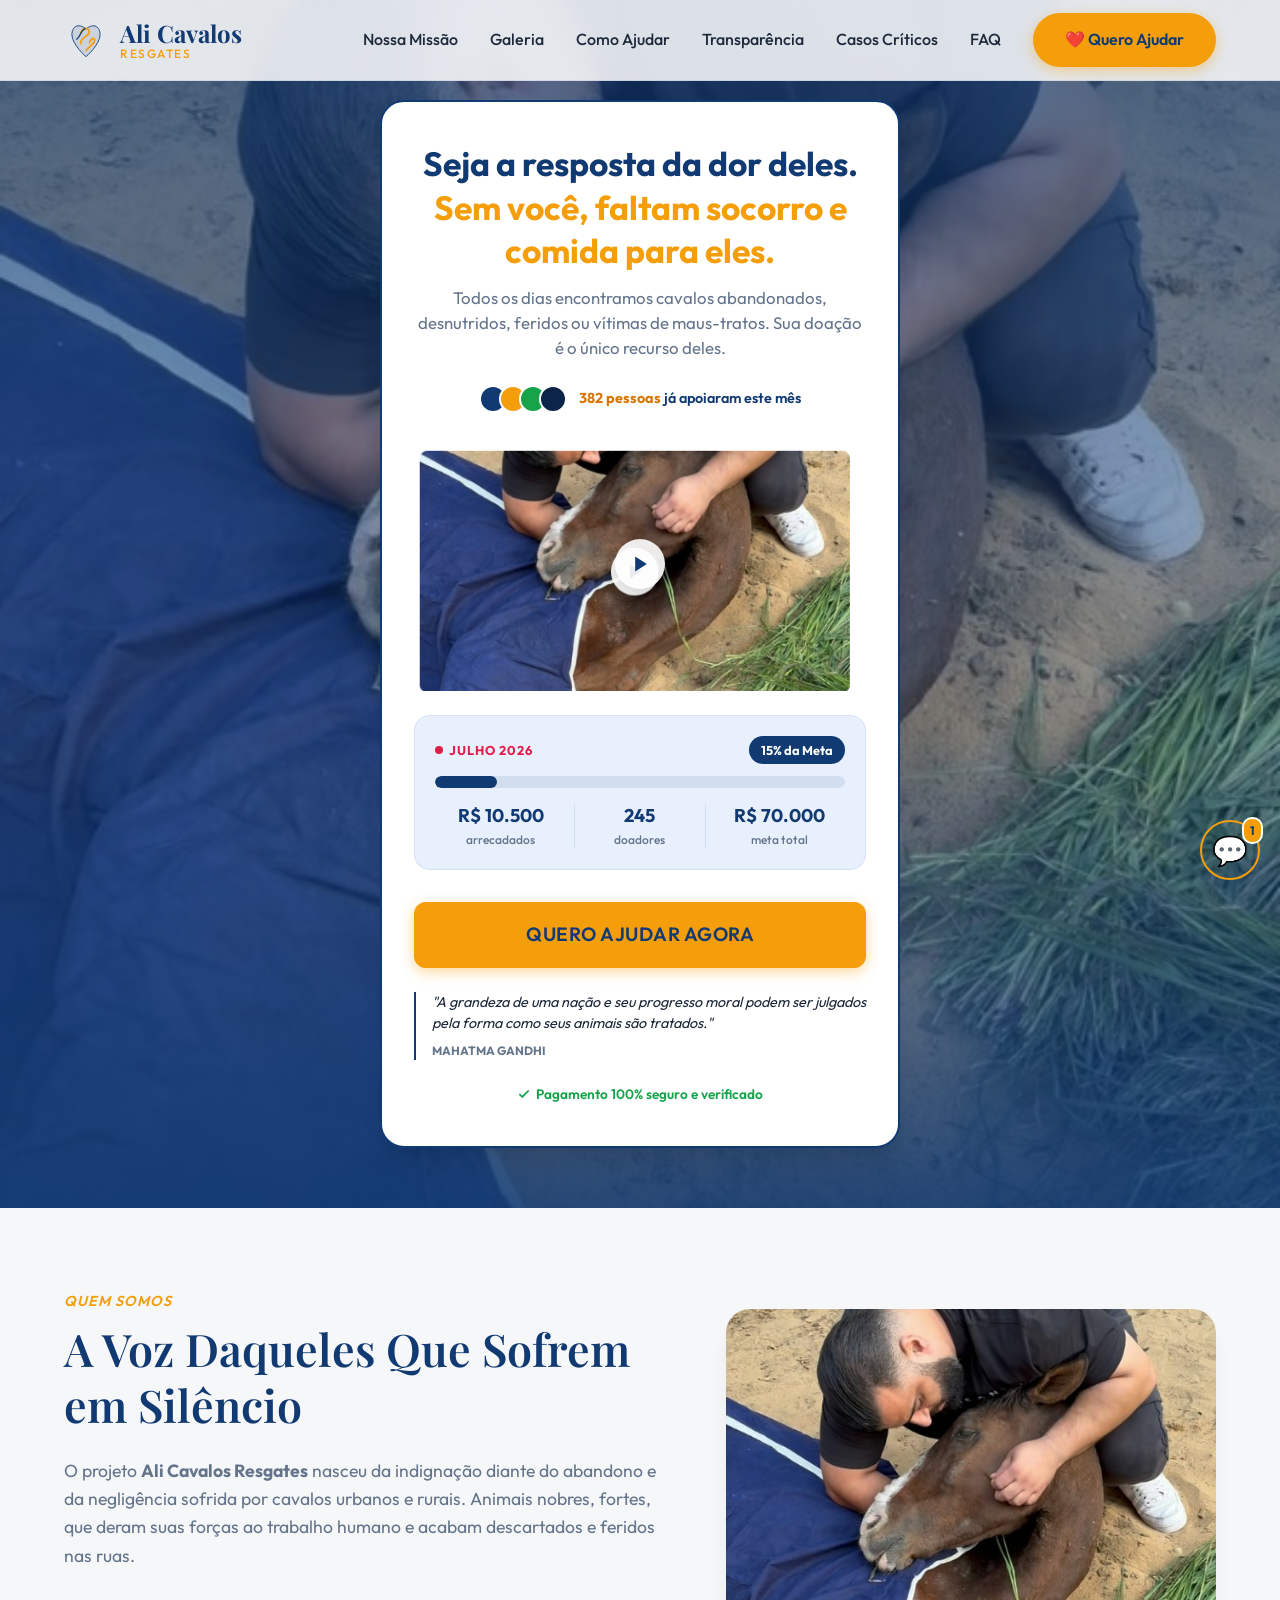
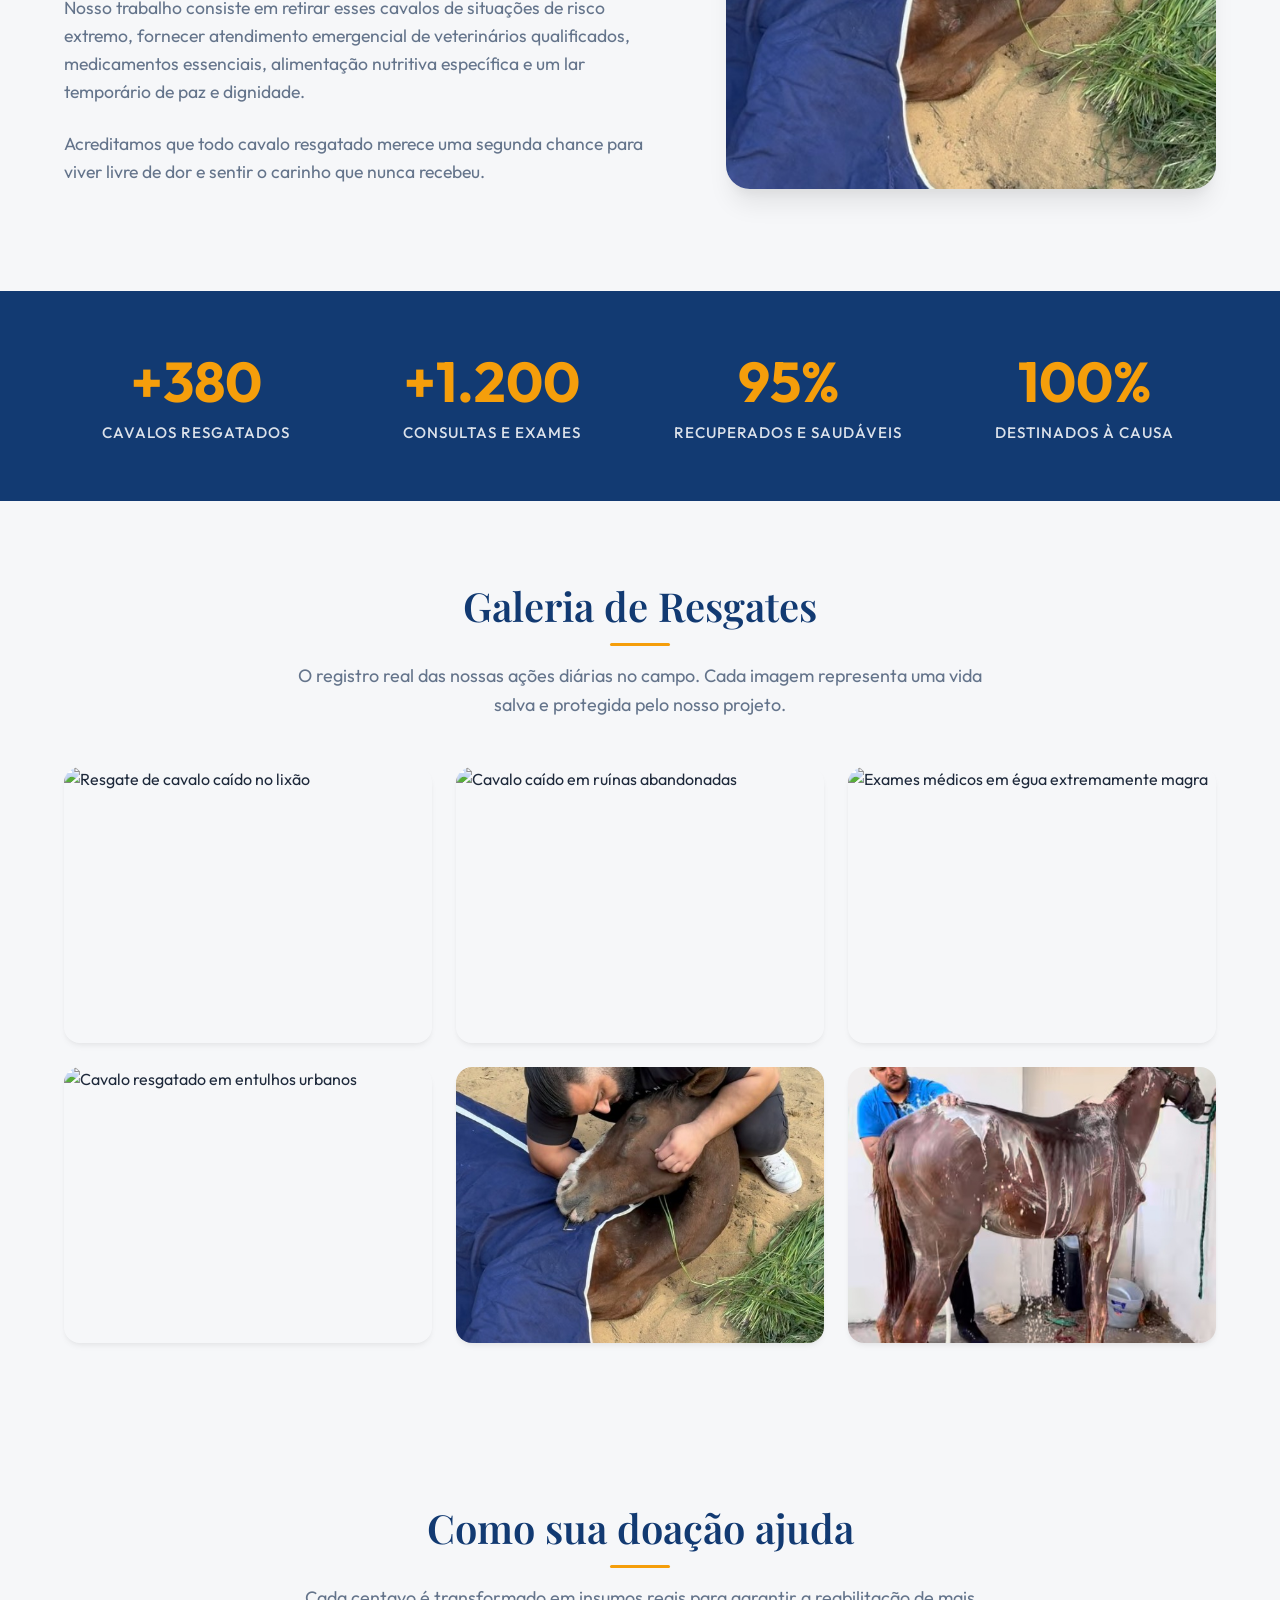
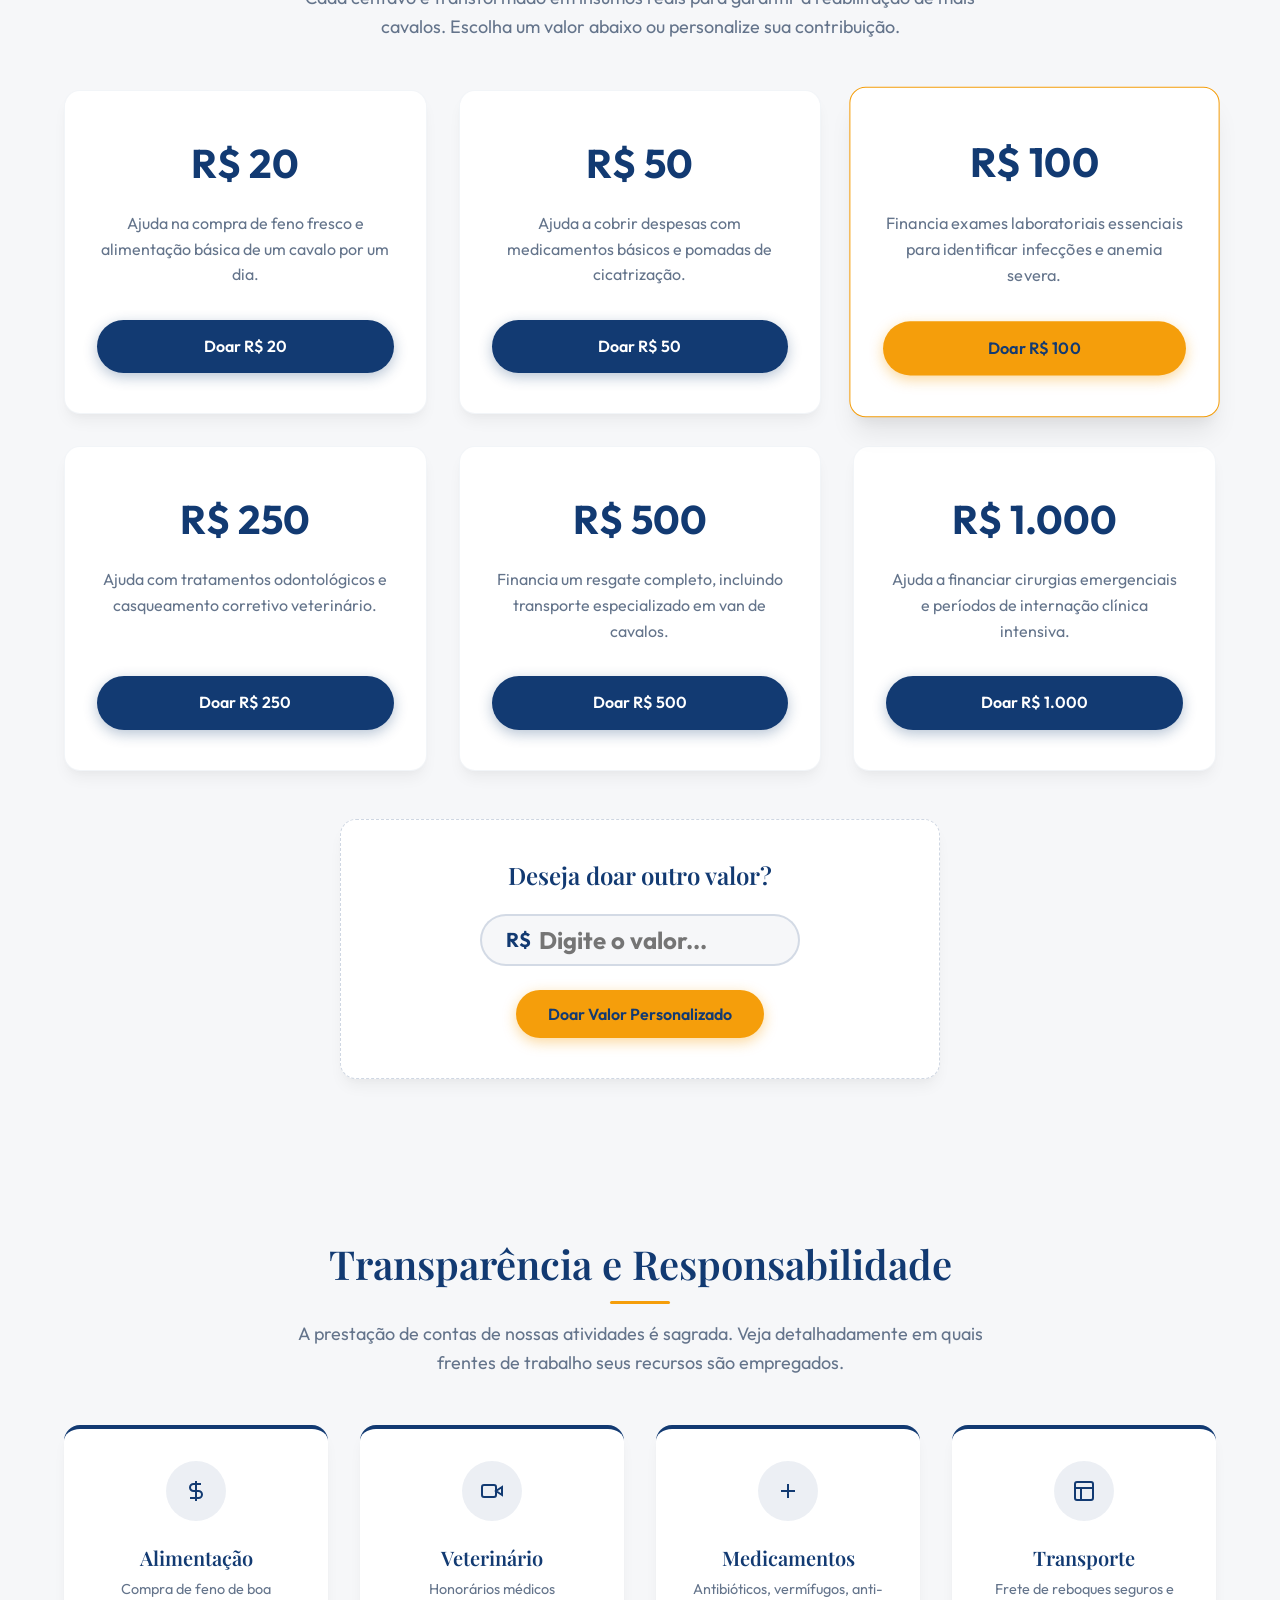
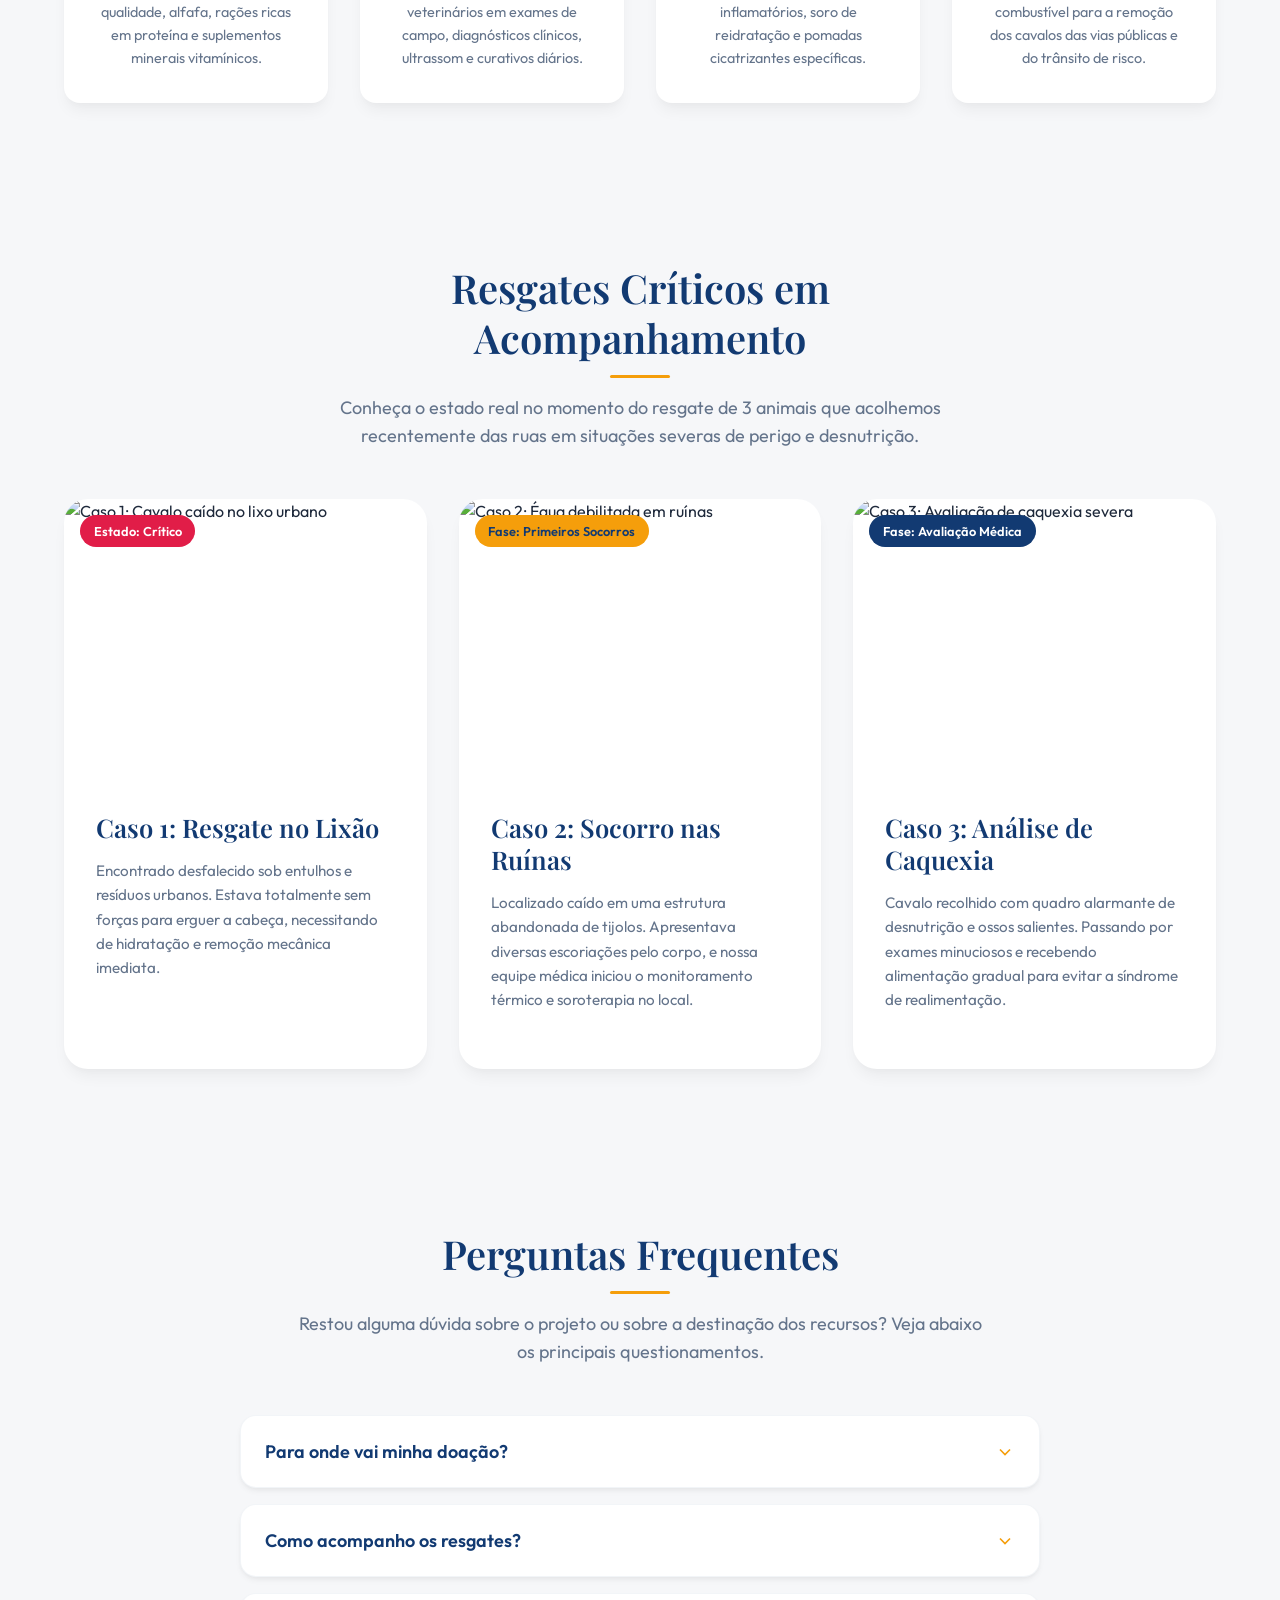
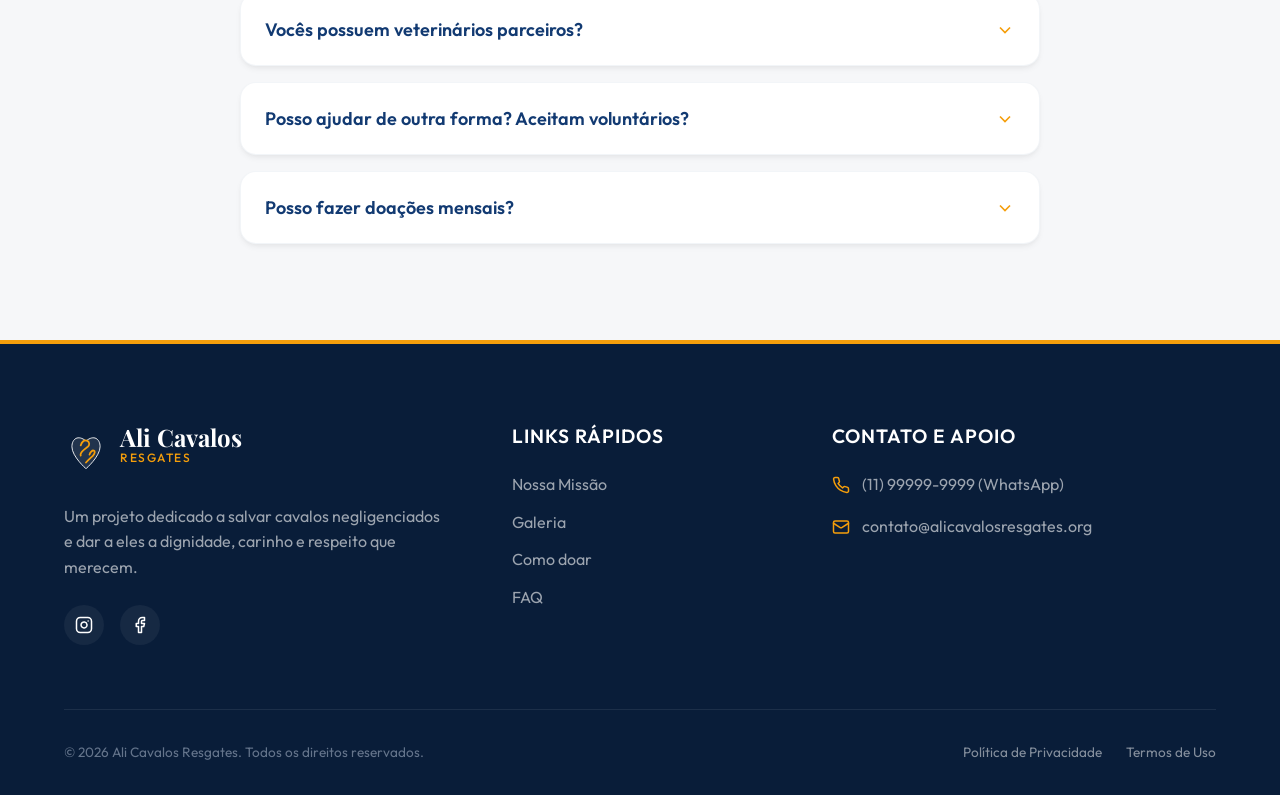
==== commit 76335161: "style: add -Mais Escolhido- badge to R$ 50 checkout button" ====
--- a/index.html
+++ b/index.html
@@ -542,7 +542,10 @@
                 <div class="checkout-values-grid">
                     <button class="checkout-val-btn" data-value="20">R$ 20</button>
                     <button class="checkout-val-btn" data-value="30">R$ 30</button>
-                    <button class="checkout-val-btn active" data-value="50">R$ 50</button>
+                    <button class="checkout-val-btn active" data-value="50" style="position: relative;">
+                        R$ 50
+                        <span style="position: absolute; top: -8px; right: 50%; transform: translateX(50%); background: var(--color-primary); color: var(--color-accent); font-size: 0.5rem; font-weight: 800; padding: 2px 6px; border-radius: 10px; border: 1.5px solid var(--color-accent); white-space: nowrap; text-transform: uppercase; letter-spacing: 0.5px;">Mais Escolhido</span>
+                    </button>
                     <button class="checkout-val-btn" data-value="100">R$ 100</button>
                     <button class="checkout-val-btn" data-value="150">R$ 150</button>
                     <button class="checkout-val-btn" data-value="200">R$ 200</button>
@@ -645,9 +648,8 @@
     </div>
 
     <!-- Floating AI Chatbot Widget -->
-    <div id="aiChatBubble" style="position: fixed; bottom: 20px; right: 20px; z-index: 1000; cursor: pointer; display: flex; align-items: center; justify-content: center; gap: 0.4rem; padding: 0 1rem; height: 50px; border-radius: 25px; background: linear-gradient(135deg, var(--color-primary), var(--color-primary-dark)); box-shadow: 0 8px 24px rgba(18,58,114,0.3); border: 2px solid var(--color-accent); transition: transform 0.3s ease, box-shadow 0.3s ease;">
-        <svg width="20" height="20" viewBox="0 0 24 24" fill="none" stroke="currentColor" stroke-width="2.5" style="color: var(--color-white);"><path d="M21 15a2 2 0 0 1-2 2H7l-4 4V5a2 2 0 0 1 2-2h14a2 2 0 0 1 2 2z"/></svg>
-        <span style="font-size: 0.85rem; font-weight: 800; color: var(--color-white); letter-spacing: 0.5px;">Suporte Online</span>
+    <div id="aiChatBubble" style="position: fixed; bottom: 20px; right: 20px; z-index: 1000; cursor: pointer; display: flex; align-items: center; justify-content: center; width: 60px; height: 60px; border-radius: 50%; background: linear-gradient(135deg, var(--color-primary), var(--color-primary-dark)); box-shadow: 0 8px 24px rgba(18,58,114,0.3); border: 2px solid var(--color-accent); transition: transform 0.3s ease, box-shadow 0.3s ease;">
+        <span style="font-size: 1.8rem; line-height: 1;">💬</span>
         <div id="aiChatNotification" style="position: absolute; top: -5px; right: -5px; background: var(--color-accent); color: var(--color-primary); font-size: 0.75rem; font-weight: bold; padding: 2px 6px; border-radius: 10px; border: 2px solid var(--color-white); animation: pulse 2s infinite;">1</div>
     </div>
 
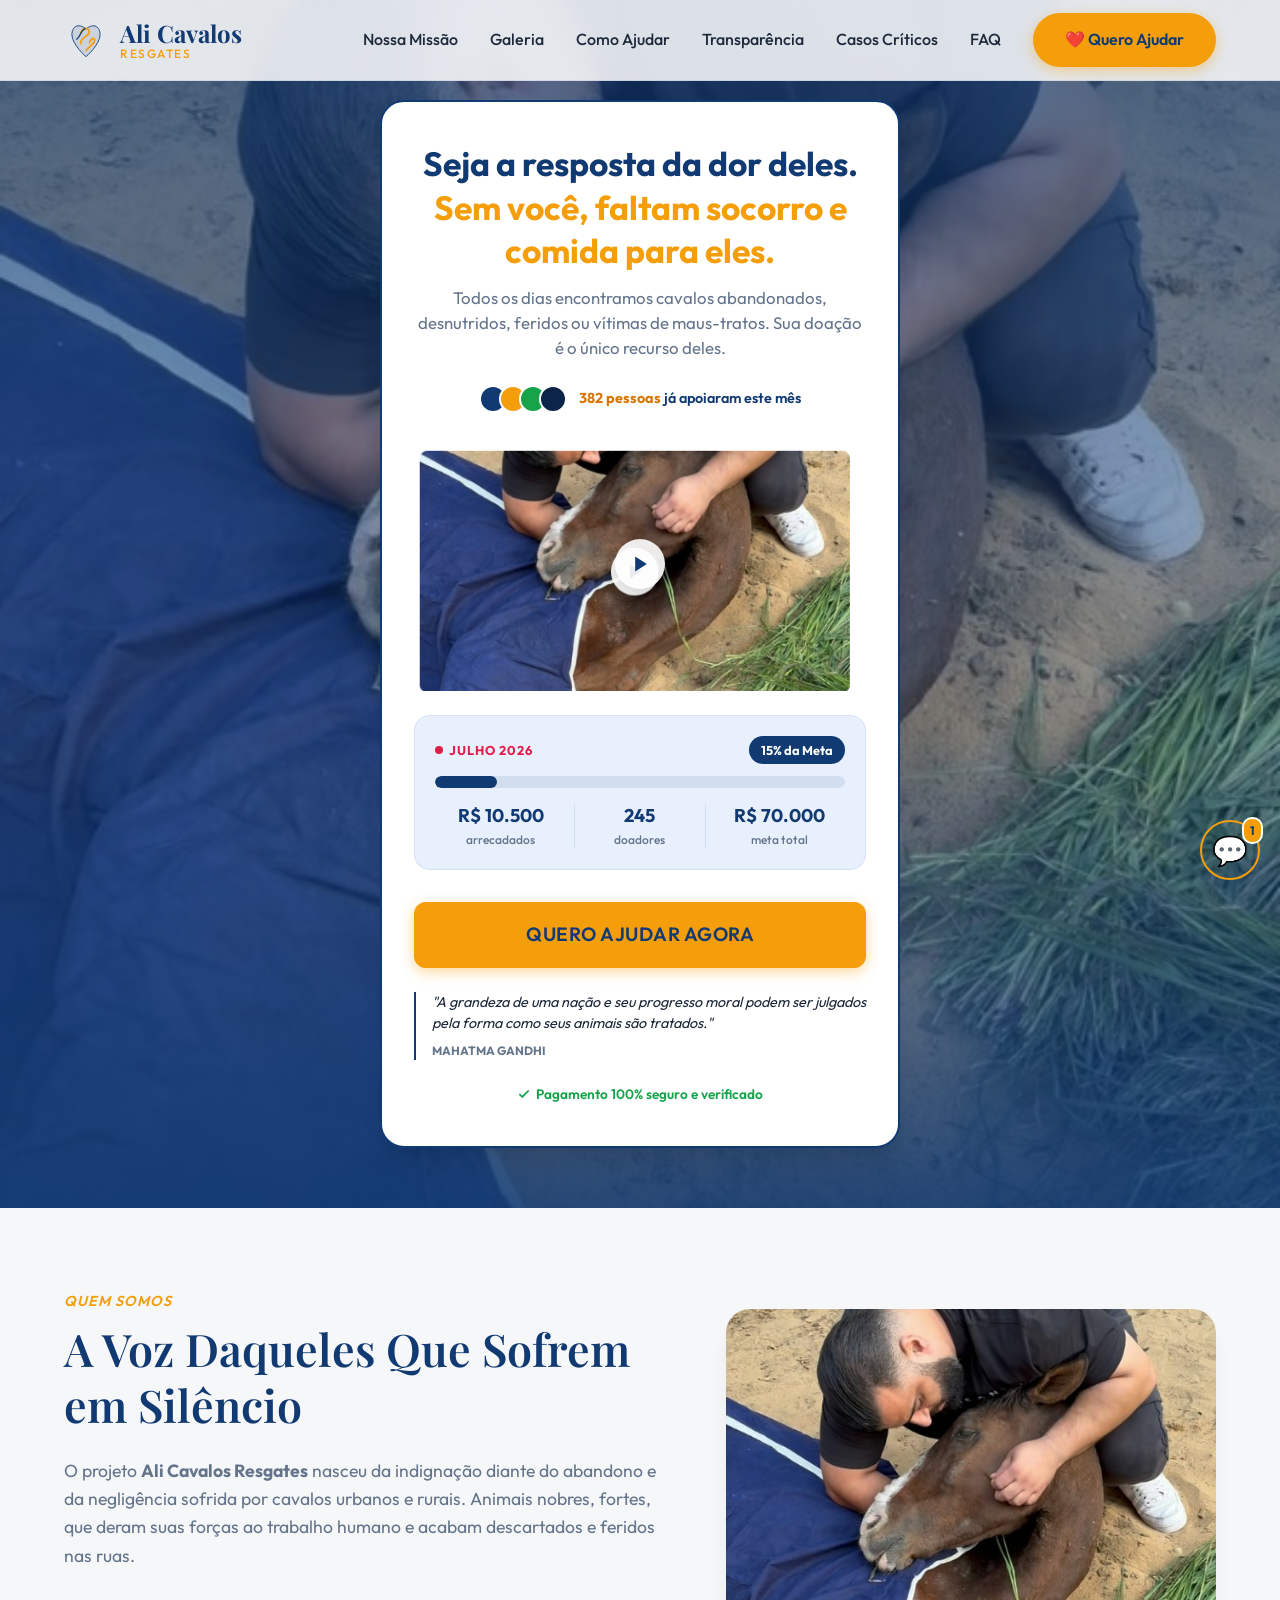
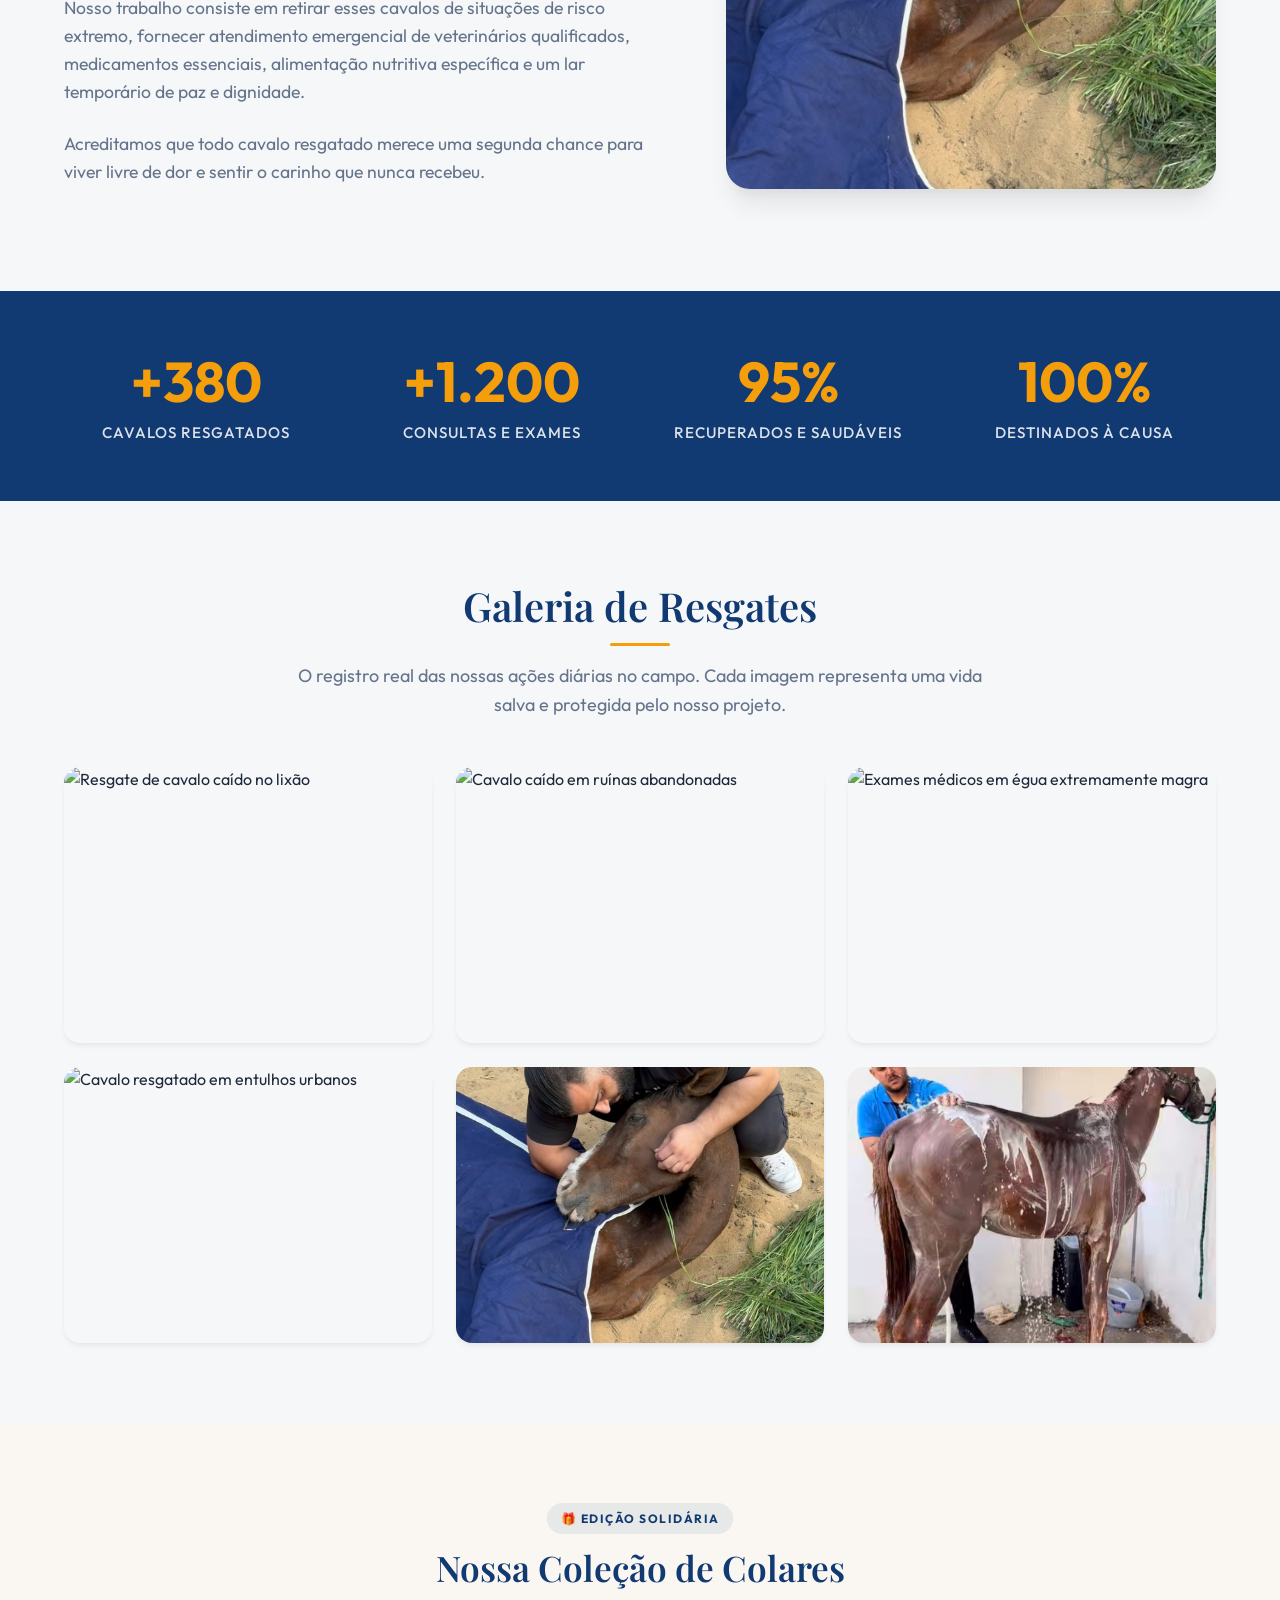
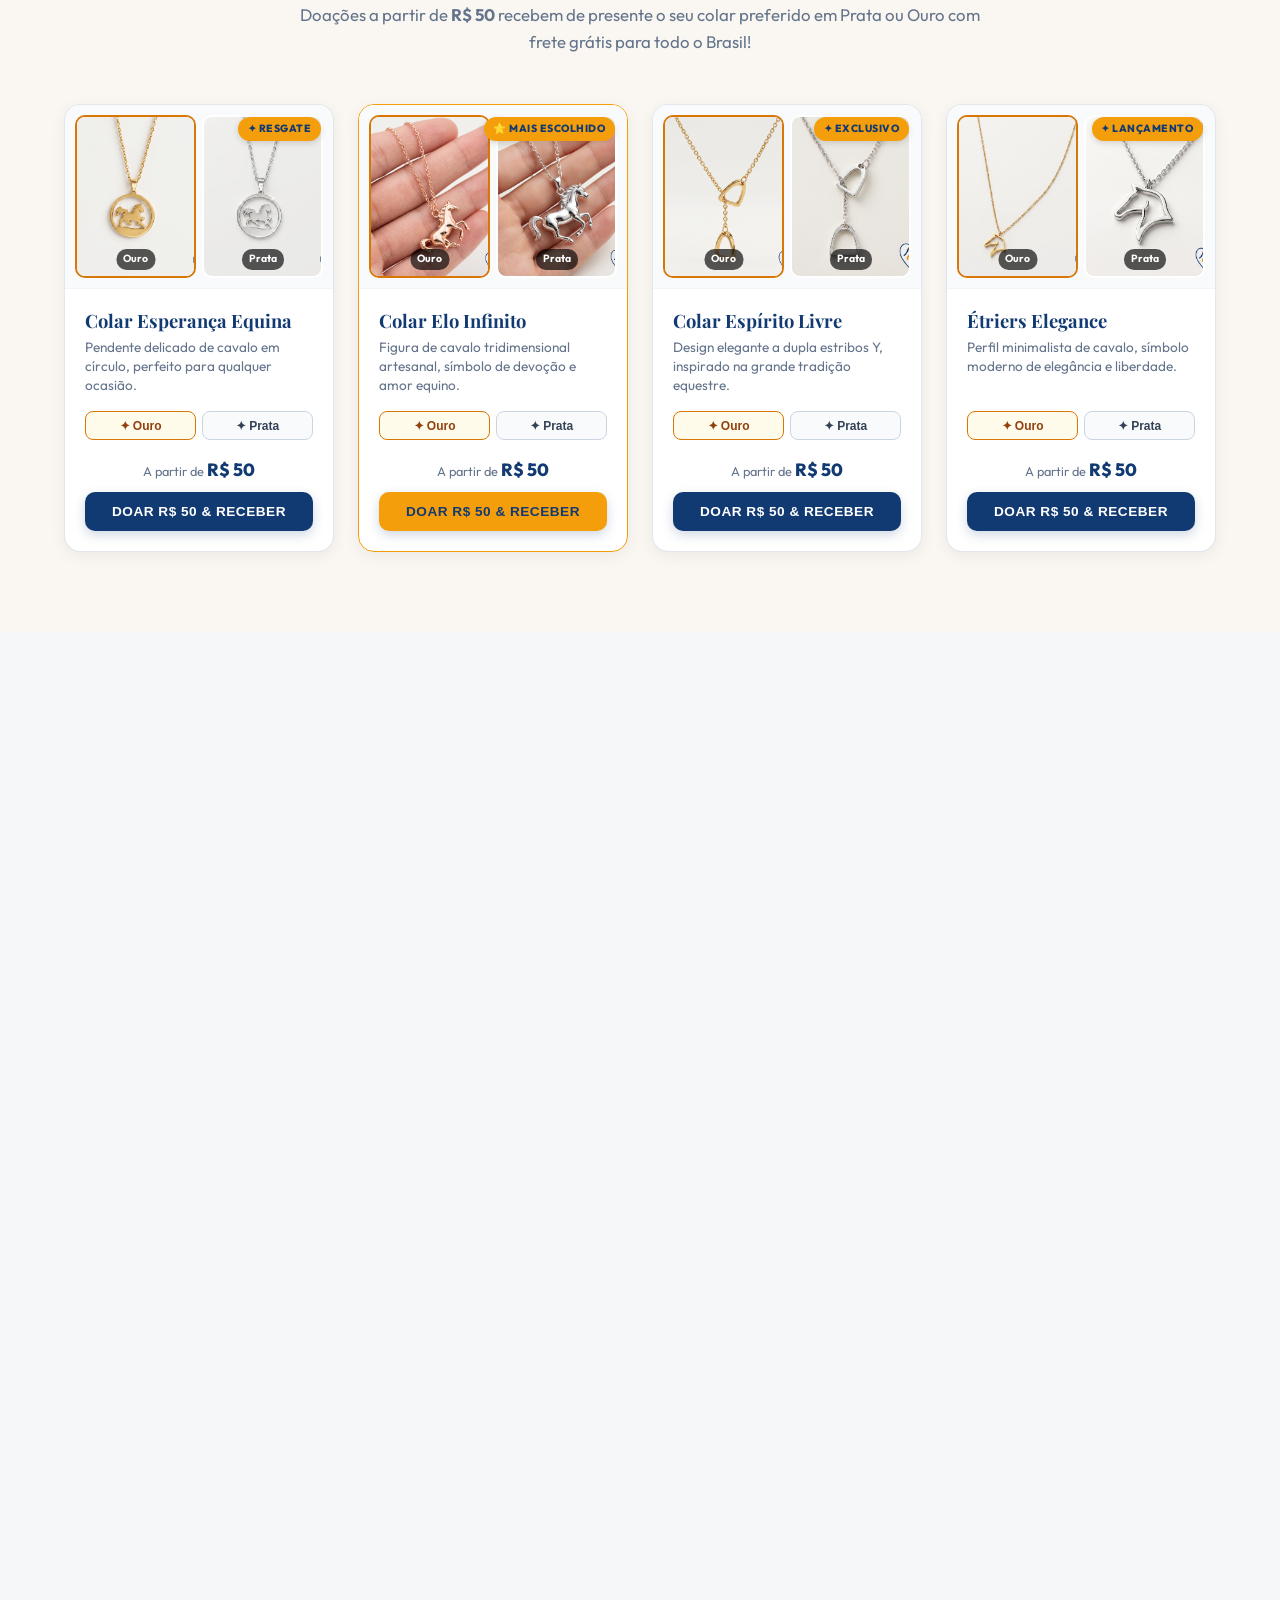
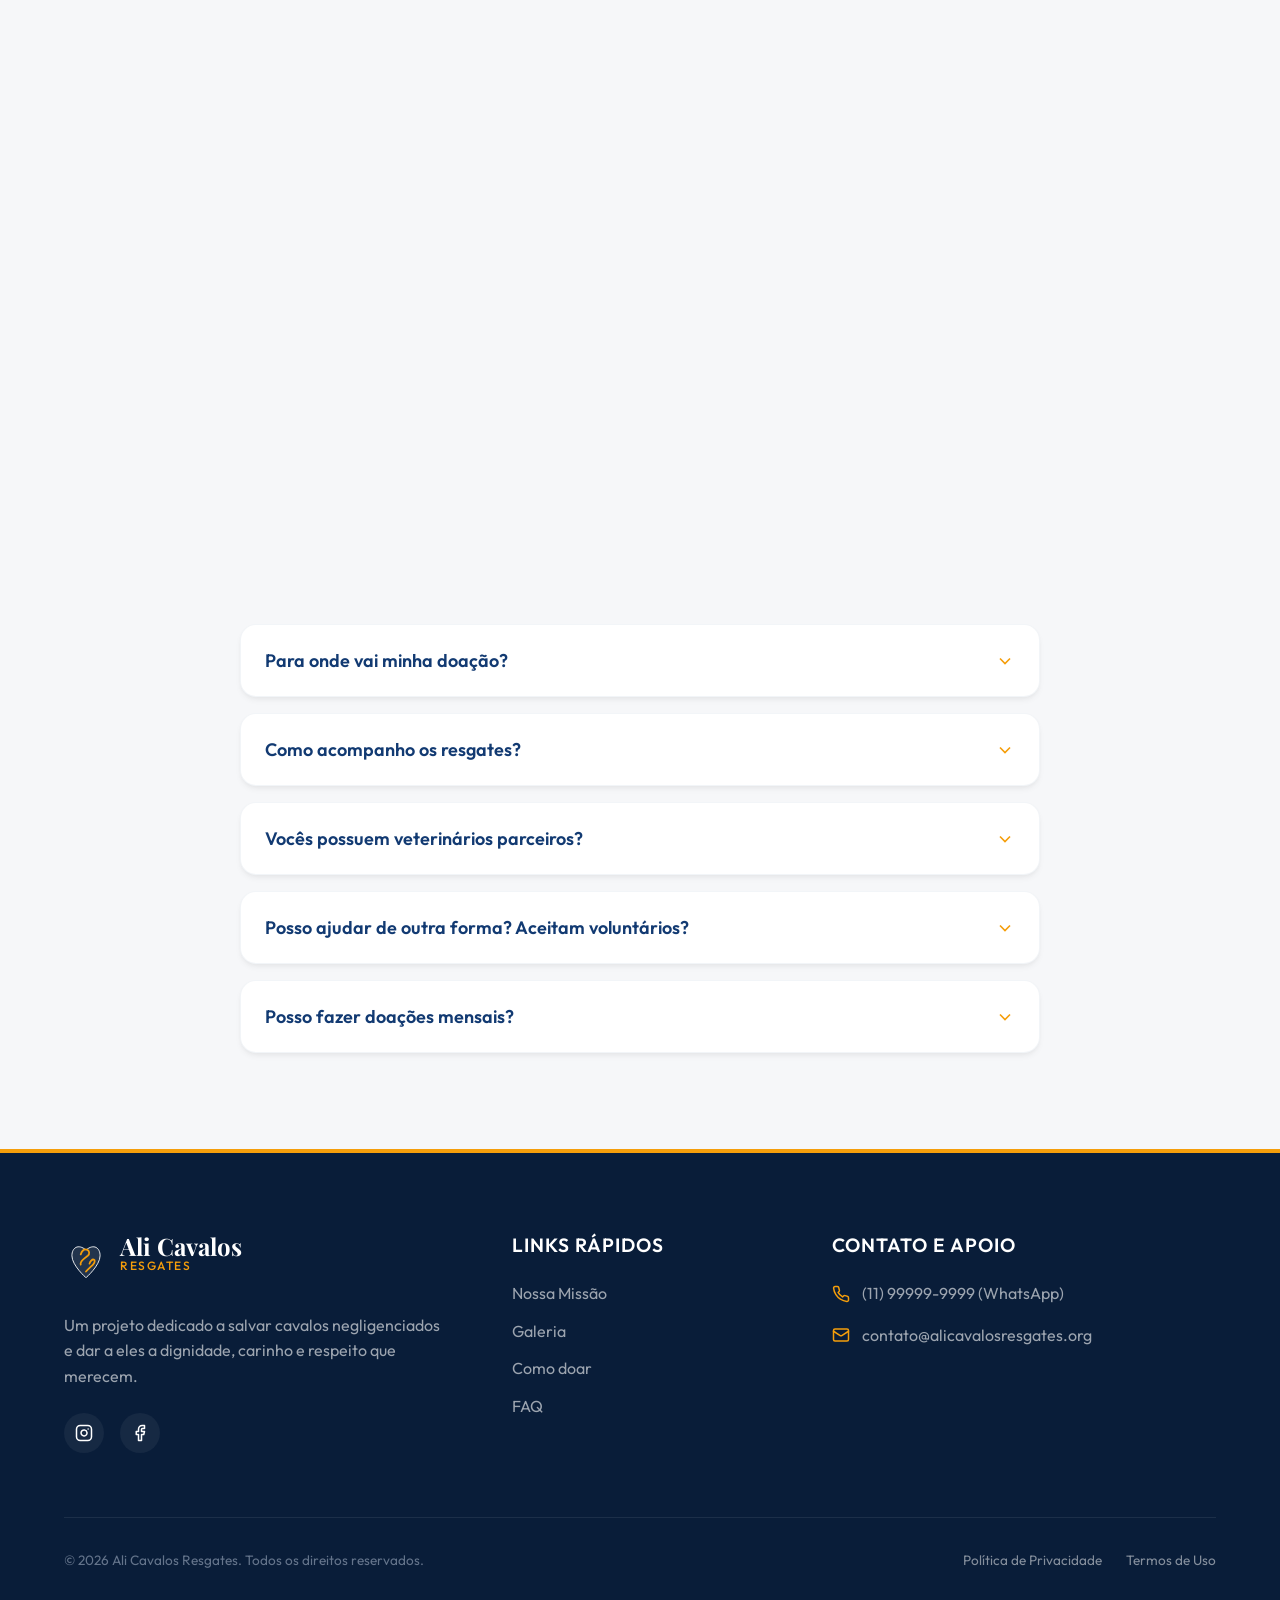
==== commit 5c5f7484: "Integrate 4 Colares showcase grid with dual photos & color selectors on BR landing page" ====
--- a/index.html
+++ b/index.html
@@ -242,6 +242,119 @@
             </div>
         </section>
 
+        <!-- Section: Coleção de Colares (Os 4 Colares) -->
+        <section class="necklaces-section" id="colares">
+            <div class="container">
+                <div class="necklaces-header reveal">
+                    <span class="section-tag">🎁 Edição Solidária</span>
+                    <h2>Nossa Coleção de Colares</h2>
+                    <p>Doações a partir de <strong>R$ 50</strong> recebem de presente o seu colar preferido em Prata ou Ouro com frete grátis para todo o Brasil!</p>
+                </div>
+
+                <div class="colares-grid reveal">
+                    <!-- Colar 1: Esperança Equina -->
+                    <div class="colar-card">
+                        <span class="colar-card-badge">✦ Resgate</span>
+                        <div class="colar-img-wrap">
+                            <div class="colar-img-choice active-gold" id="colar-choice-1-gold" onclick="setColarColor(1, 'gold')">
+                                <img src="assets/images/necklace-1-gold.png" alt="Colar Esperança Equina Ouro">
+                                <span class="colar-img-tag">Ouro</span>
+                            </div>
+                            <div class="colar-img-choice" id="colar-choice-1-silver" onclick="setColarColor(1, 'silver')">
+                                <img src="assets/images/necklace-1-silver.png" alt="Colar Esperança Equina Prata">
+                                <span class="colar-img-tag">Prata</span>
+                            </div>
+                        </div>
+                        <div class="colar-body">
+                            <h3>Colar Esperança Equina</h3>
+                            <p>Pendente delicado de cavalo em círculo, perfeito para qualquer ocasião.</p>
+                            <div class="colar-color-btns">
+                                <button class="colar-color-btn active-gold" id="colar-btn-1-gold" onclick="setColarColor(1, 'gold')">✦ Ouro</button>
+                                <button class="colar-color-btn" id="colar-btn-1-silver" onclick="setColarColor(1, 'silver')">✦ Prata</button>
+                            </div>
+                            <div class="colar-price-tag">A partir de <strong>R$ 50</strong></div>
+                            <button class="colar-btn-buy" onclick="openColarModal(1)">DOAR R$ 50 & RECEBER</button>
+                        </div>
+                    </div>
+
+                    <!-- Colar 2: Elo Infinito -->
+                    <div class="colar-card" style="border-color: var(--color-accent);">
+                        <span class="colar-card-badge">⭐ Mais Escolhido</span>
+                        <div class="colar-img-wrap">
+                            <div class="colar-img-choice active-gold" id="colar-choice-2-gold" onclick="setColarColor(2, 'gold')">
+                                <img src="assets/images/necklace-2-gold.png" alt="Colar Elo Infinito Ouro">
+                                <span class="colar-img-tag">Ouro</span>
+                            </div>
+                            <div class="colar-img-choice" id="colar-choice-2-silver" onclick="setColarColor(2, 'silver')">
+                                <img src="assets/images/necklace-2-silver.png" alt="Colar Elo Infinito Prata">
+                                <span class="colar-img-tag">Prata</span>
+                            </div>
+                        </div>
+                        <div class="colar-body">
+                            <h3>Colar Elo Infinito</h3>
+                            <p>Figura de cavalo tridimensional artesanal, símbolo de devoção e amor equino.</p>
+                            <div class="colar-color-btns">
+                                <button class="colar-color-btn active-gold" id="colar-btn-2-gold" onclick="setColarColor(2, 'gold')">✦ Ouro</button>
+                                <button class="colar-color-btn" id="colar-btn-2-silver" onclick="setColarColor(2, 'silver')">✦ Prata</button>
+                            </div>
+                            <div class="colar-price-tag">A partir de <strong>R$ 50</strong></div>
+                            <button class="colar-btn-buy" style="background: var(--color-accent); color: var(--color-primary);" onclick="openColarModal(2)">DOAR R$ 50 & RECEBER</button>
+                        </div>
+                    </div>
+
+                    <!-- Colar 3: Espírito Livre -->
+                    <div class="colar-card">
+                        <span class="colar-card-badge">✦ Exclusivo</span>
+                        <div class="colar-img-wrap">
+                            <div class="colar-img-choice active-gold" id="colar-choice-3-gold" onclick="setColarColor(3, 'gold')">
+                                <img src="assets/images/necklace-3-gold.png" alt="Colar Espírito Livre Ouro">
+                                <span class="colar-img-tag">Ouro</span>
+                            </div>
+                            <div class="colar-img-choice" id="colar-choice-3-silver" onclick="setColarColor(3, 'silver')">
+                                <img src="assets/images/necklace-3-silver.png" alt="Colar Espírito Livre Prata">
+                                <span class="colar-img-tag">Prata</span>
+                            </div>
+                        </div>
+                        <div class="colar-body">
+                            <h3>Colar Espírito Livre</h3>
+                            <p>Design elegante a dupla estribos Y, inspirado na grande tradição equestre.</p>
+                            <div class="colar-color-btns">
+                                <button class="colar-color-btn active-gold" id="colar-btn-3-gold" onclick="setColarColor(3, 'gold')">✦ Ouro</button>
+                                <button class="colar-color-btn" id="colar-btn-3-silver" onclick="setColarColor(3, 'silver')">✦ Prata</button>
+                            </div>
+                            <div class="colar-price-tag">A partir de <strong>R$ 50</strong></div>
+                            <button class="colar-btn-buy" onclick="openColarModal(3)">DOAR R$ 50 & RECEBER</button>
+                        </div>
+                    </div>
+
+                    <!-- Colar 4: Étriers Elegance -->
+                    <div class="colar-card">
+                        <span class="colar-card-badge">✦ Lançamento</span>
+                        <div class="colar-img-wrap">
+                            <div class="colar-img-choice active-gold" id="colar-choice-4-gold" onclick="setColarColor(4, 'gold')">
+                                <img src="assets/images/necklace-4-gold.png" alt="Étriers Elegance Ouro">
+                                <span class="colar-img-tag">Ouro</span>
+                            </div>
+                            <div class="colar-img-choice" id="colar-choice-4-silver" onclick="setColarColor(4, 'silver')">
+                                <img src="assets/images/necklace-4-silver.png" alt="Étriers Elegance Prata">
+                                <span class="colar-img-tag">Prata</span>
+                            </div>
+                        </div>
+                        <div class="colar-body">
+                            <h3>Étriers Elegance</h3>
+                            <p>Perfil minimalista de cavalo, símbolo moderno de elegância e liberdade.</p>
+                            <div class="colar-color-btns">
+                                <button class="colar-color-btn active-gold" id="colar-btn-4-gold" onclick="setColarColor(4, 'gold')">✦ Ouro</button>
+                                <button class="colar-color-btn" id="colar-btn-4-silver" onclick="setColarColor(4, 'silver')">✦ Prata</button>
+                            </div>
+                            <div class="colar-price-tag">A partir de <strong>R$ 50</strong></div>
+                            <button class="colar-btn-buy" onclick="openColarModal(4)">DOAR R$ 50 & RECEBER</button>
+                        </div>
+                    </div>
+                </div>
+            </div>
+        </section>
+
         <!-- Donation Packages Section -->
         <section class="section section-bg-light" id="como-ajudar">
             <div class="container">
@@ -536,7 +649,7 @@
             <div id="checkoutStepInput">
                 <div class="checkout-header">
                     <h3>Quanto deseja doar?</h3>
-                    <p>Sua doação faz a diferença na reabilitação de animais abandonados.</p>
+                    <p id="checkoutHeaderSub">Doações a partir de <strong>R$ 50</strong> recebem o Colar de presente com frete grátis!</p>
                 </div>
                 
                 <div class="checkout-values-grid">
@@ -544,7 +657,7 @@
                     <button class="checkout-val-btn" data-value="30">R$ 30</button>
                     <button class="checkout-val-btn active" data-value="50" style="position: relative;">
                         R$ 50
-                        <span style="position: absolute; top: -8px; right: 50%; transform: translateX(50%); background: var(--color-primary); color: var(--color-accent); font-size: 0.5rem; font-weight: 800; padding: 2px 6px; border-radius: 10px; border: 1.5px solid var(--color-accent); white-space: nowrap; text-transform: uppercase; letter-spacing: 0.5px;">Mais Escolhido</span>
+                        <span style="position: absolute; top: -8px; right: 50%; transform: translateX(50%); background: var(--color-primary); color: var(--color-accent); font-size: 0.5rem; font-weight: 800; padding: 2px 6px; border-radius: 10px; border: 1.5px solid var(--color-accent); white-space: nowrap; text-transform: uppercase; letter-spacing: 0.5px;">⭐ Inclui Colar</span>
                     </button>
                     <button class="checkout-val-btn" data-value="100">R$ 100</button>
                     <button class="checkout-val-btn" data-value="150">R$ 150</button>
@@ -554,10 +667,27 @@
                     <button class="checkout-val-btn" data-value="1000">R$ 1.000</button>
                 </div>
                 
-                <div class="checkout-custom-field" style="margin-bottom: 1.5rem;">
+                <div class="checkout-custom-field" style="margin-bottom: 1.25rem;">
                     <span class="currency-sym">R$</span>
                     <input type="number" id="checkoutCustomValue" placeholder="Digite outro valor..." min="5">
                 </div>
+
+                <!-- Shipping Address Container (Shown automatically for R$ 50+ donations) -->
+                <div id="shippingFieldsContainer" style="background: rgba(18, 58, 114, 0.04); border: 1.5px solid rgba(18, 58, 114, 0.12); border-radius: 12px; padding: 1rem; margin-bottom: 1.25rem; text-align: left;">
+                    <div style="font-size: 0.85rem; font-weight: 700; color: var(--color-primary); margin-bottom: 0.75rem; display: flex; align-items: center; gap: 0.4rem;">
+                        <span>🚚 Dados para Envio do Seu Colar Grátis:</span>
+                    </div>
+                    <div style="display: flex; flex-direction: column; gap: 0.6rem;">
+                        <input type="text" id="shippingName" placeholder="Seu Nome Completo *" style="width: 100%; padding: 0.65rem 0.85rem; border-radius: 6px; border: 1px solid #cbd5e1; font-size: 0.85rem; outline: none;">
+                        <input type="tel" id="shippingPhone" placeholder="WhatsApp / Telefone com DDD *" style="width: 100%; padding: 0.65rem 0.85rem; border-radius: 6px; border: 1px solid #cbd5e1; font-size: 0.85rem; outline: none;">
+                        <div style="display: flex; gap: 0.5rem;">
+                            <input type="text" id="shippingCep" placeholder="CEP *" style="width: 40%; padding: 0.65rem 0.85rem; border-radius: 6px; border: 1px solid #cbd5e1; font-size: 0.85rem; outline: none;">
+                            <input type="text" id="shippingAddress" placeholder="Rua e Número *" style="width: 60%; padding: 0.65rem 0.85rem; border-radius: 6px; border: 1px solid #cbd5e1; font-size: 0.85rem; outline: none;">
+                        </div>
+                        <input type="text" id="shippingCity" placeholder="Bairro, Cidade e Estado *" style="width: 100%; padding: 0.65rem 0.85rem; border-radius: 6px; border: 1px solid #cbd5e1; font-size: 0.85rem; outline: none;">
+                    </div>
+                </div>
+
                 <button class="btn btn-primary" id="btnDoarAgora" style="width: 100%; border-radius:8px; padding:1rem;">❤️ GERAR PIX DE DOAÇÃO</button>
             </div>
 
--- a/css/components.css
+++ b/css/components.css
@@ -1291,3 +1291,228 @@
         text-align: center;
     }
 }
+
+/* ── 4 Colares Showcase Grid Section ── */
+.necklaces-section {
+    padding: 80px 0;
+    background-color: #FAF7F2;
+}
+
+.necklaces-header {
+    text-align: center;
+    max-width: 680px;
+    margin: 0 auto 3rem auto;
+}
+
+.necklaces-header .section-tag {
+    display: inline-block;
+    background: rgba(18, 58, 114, 0.08);
+    color: var(--color-primary);
+    font-size: 0.75rem;
+    font-weight: 700;
+    letter-spacing: 1.5px;
+    text-transform: uppercase;
+    padding: 0.35rem 0.85rem;
+    border-radius: 50px;
+    margin-bottom: 0.75rem;
+}
+
+.necklaces-header h2 {
+    font-size: 2.2rem;
+    color: var(--color-primary);
+    margin-bottom: 0.75rem;
+}
+
+.necklaces-header p {
+    font-size: 1.05rem;
+    color: var(--color-text-muted);
+}
+
+.colares-grid {
+    display: grid;
+    grid-template-columns: repeat(4, 1fr);
+    gap: 1.5rem;
+}
+
+@media (max-width: 1024px) {
+    .colares-grid {
+        grid-template-columns: repeat(2, 1fr);
+    }
+}
+
+@media (max-width: 580px) {
+    .colares-grid {
+        grid-template-columns: 1fr;
+    }
+}
+
+.colar-card {
+    background: #ffffff;
+    border: 1px solid rgba(18, 58, 114, 0.12);
+    border-radius: 16px;
+    overflow: hidden;
+    box-shadow: 0 4px 16px rgba(0,0,0,0.06);
+    display: flex;
+    flex-direction: column;
+    position: relative;
+    transition: transform 0.3s ease, box-shadow 0.3s ease;
+}
+
+.colar-card:hover {
+    transform: translateY(-4px);
+    box-shadow: 0 12px 28px rgba(18, 58, 114, 0.12);
+}
+
+.colar-card-badge {
+    position: absolute;
+    top: 12px;
+    right: 12px;
+    background: var(--color-accent);
+    color: var(--color-primary);
+    font-size: 0.65rem;
+    font-weight: 800;
+    letter-spacing: 0.5px;
+    text-transform: uppercase;
+    padding: 0.25rem 0.6rem;
+    border-radius: 20px;
+    z-index: 10;
+    box-shadow: 0 2px 6px rgba(0,0,0,0.15);
+}
+
+/* Dual Side-by-Side Image Container */
+.colar-img-wrap {
+    display: flex;
+    gap: 6px;
+    padding: 10px;
+    background: #f8fafc;
+    border-bottom: 1px solid #f1f5f9;
+    aspect-ratio: 16/11;
+}
+
+.colar-img-choice {
+    flex: 1;
+    position: relative;
+    border-radius: 10px;
+    overflow: hidden;
+    border: 2px solid transparent;
+    cursor: pointer;
+    transition: border-color 0.25s ease, transform 0.25s ease;
+    background: #ffffff;
+}
+
+.colar-img-choice img {
+    width: 100%;
+    height: 100%;
+    object-fit: cover;
+    display: block;
+}
+
+.colar-img-choice.active-gold {
+    border-color: #d97706 !important;
+}
+
+.colar-img-choice.active-silver {
+    border-color: #64748b !important;
+}
+
+.colar-img-tag {
+    position: absolute;
+    bottom: 6px;
+    left: 50%;
+    transform: translateX(-50%);
+    background: rgba(0,0,0,0.65);
+    color: #ffffff;
+    font-size: 0.65rem;
+    font-weight: 700;
+    padding: 2px 7px;
+    border-radius: 10px;
+    white-space: nowrap;
+}
+
+.colar-body {
+    padding: 1.25rem;
+    display: flex;
+    flex-direction: column;
+    flex-grow: 1;
+}
+
+.colar-body h3 {
+    font-size: 1.15rem;
+    color: var(--color-primary);
+    margin-bottom: 0.4rem;
+    font-weight: 700;
+}
+
+.colar-body p {
+    font-size: 0.85rem;
+    color: var(--color-text-muted);
+    line-height: 1.4;
+    margin-bottom: 1rem;
+    flex-grow: 1;
+}
+
+.colar-color-btns {
+    display: flex;
+    gap: 6px;
+    margin-bottom: 1rem;
+}
+
+.colar-color-btn {
+    flex: 1;
+    padding: 0.4rem 0.5rem;
+    border: 1.5px solid #cbd5e1;
+    border-radius: 8px;
+    background: #f8fafc;
+    font-size: 0.75rem;
+    font-weight: 700;
+    color: #334155;
+    cursor: pointer;
+    transition: all 0.2s ease;
+    text-align: center;
+}
+
+.colar-color-btn.active-gold {
+    background: #fffbebf5 !important;
+    border-color: #d97706 !important;
+    color: #92400e !important;
+}
+
+.colar-color-btn.active-silver {
+    background: #f1f5f9 !important;
+    border-color: #64748b !important;
+    color: #1e293b !important;
+}
+
+.colar-price-tag {
+    font-size: 0.8rem;
+    color: #64748b;
+    margin-bottom: 0.5rem;
+    text-align: center;
+}
+
+.colar-price-tag strong {
+    font-size: 1.1rem;
+    color: var(--color-primary);
+    font-weight: 800;
+}
+
+.colar-btn-buy {
+    width: 100%;
+    background: var(--color-primary);
+    color: #ffffff;
+    border: none;
+    border-radius: 10px;
+    padding: 0.75rem 1rem;
+    font-size: 0.85rem;
+    font-weight: 800;
+    text-transform: uppercase;
+    letter-spacing: 0.5px;
+    cursor: pointer;
+    transition: background 0.2s ease, transform 0.2s ease;
+    box-shadow: 0 4px 12px rgba(18, 58, 114, 0.2);
+}
+
+.colar-btn-buy:hover {
+    background: #0d2850;
+    transform: scale(1.02);
+}
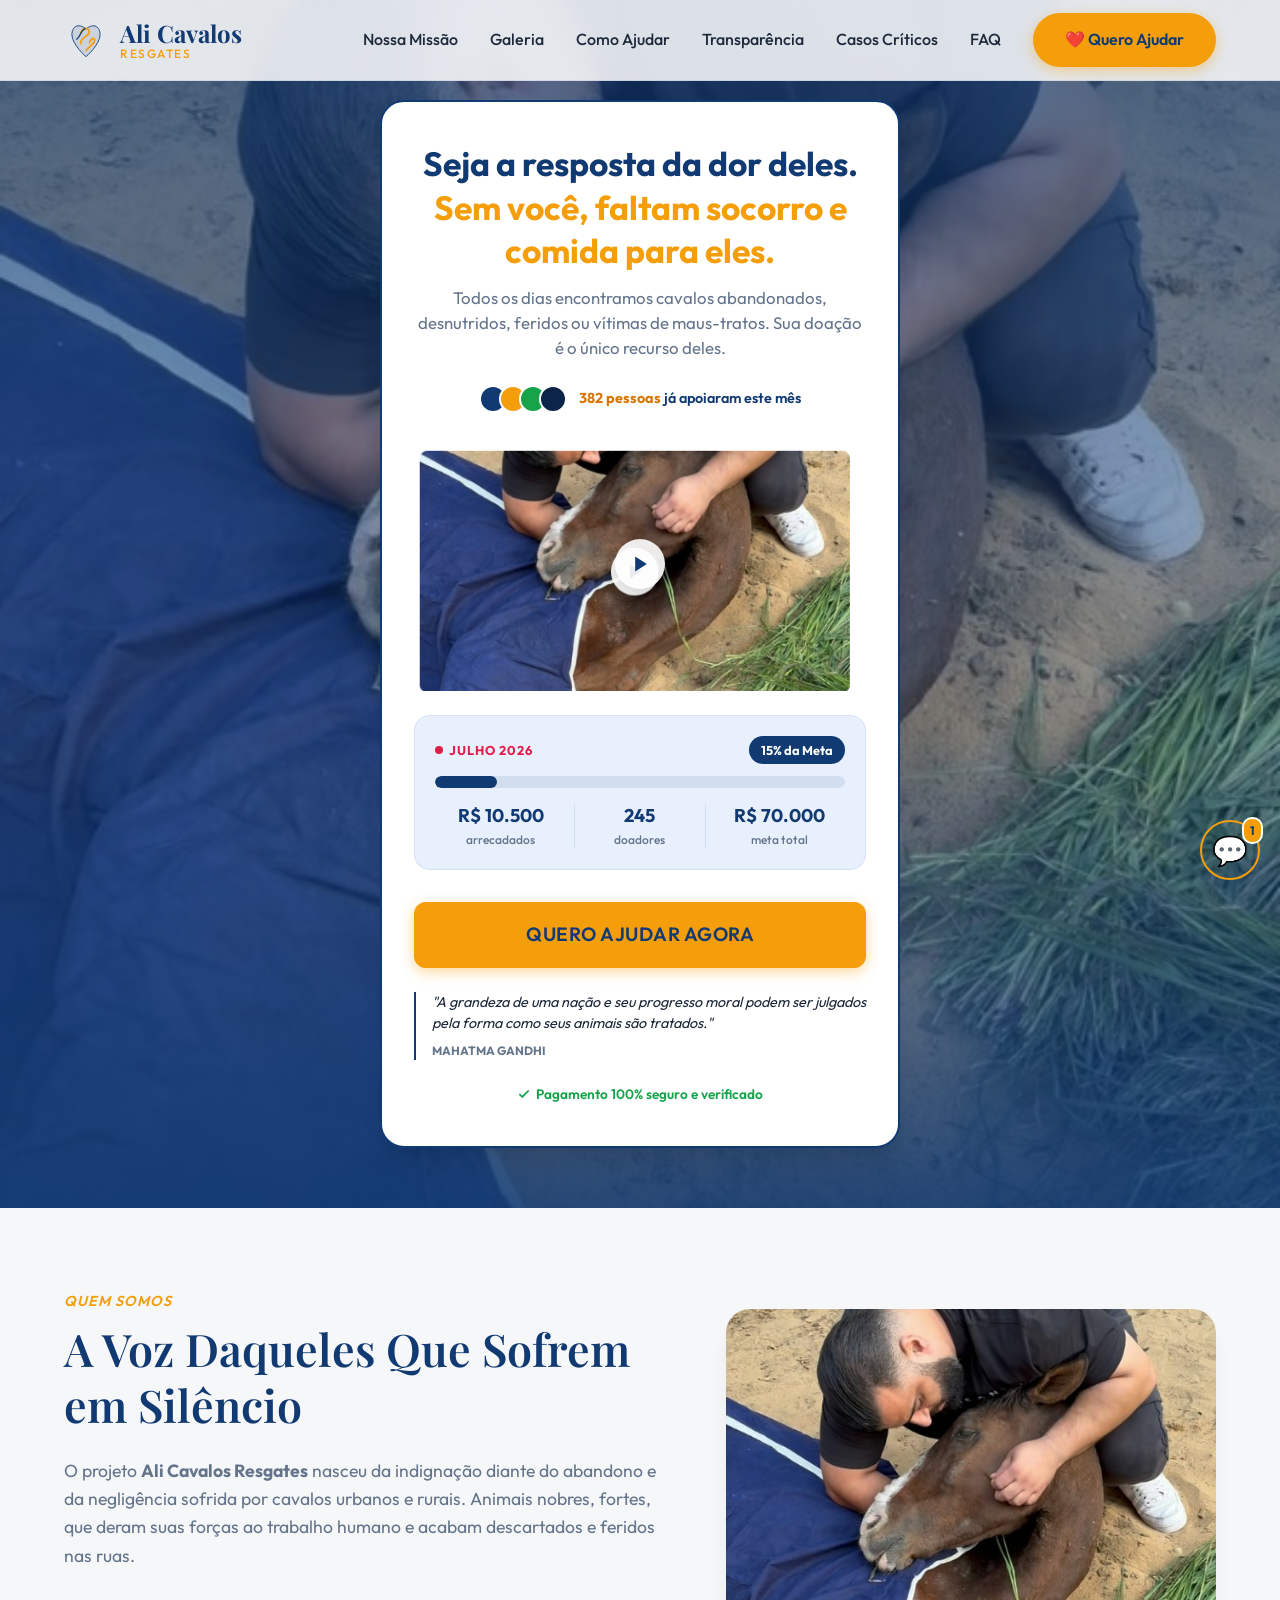
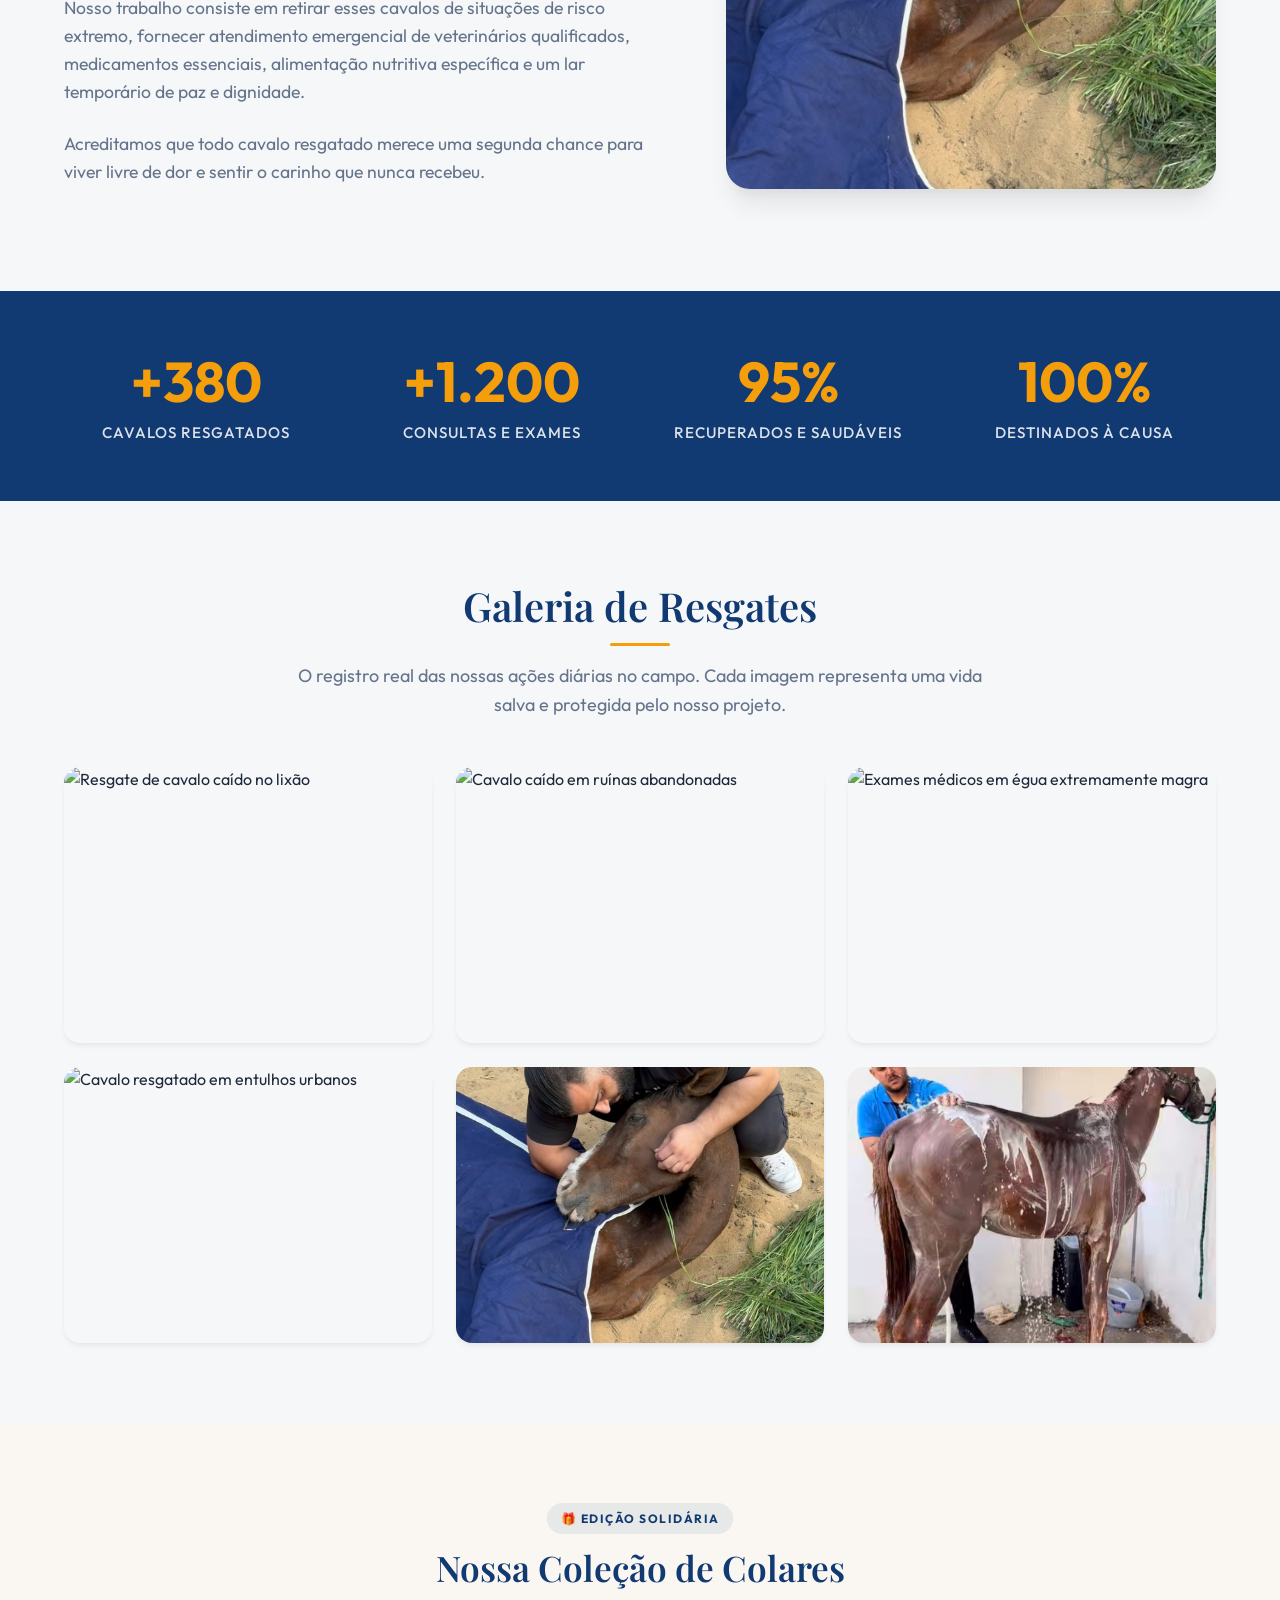
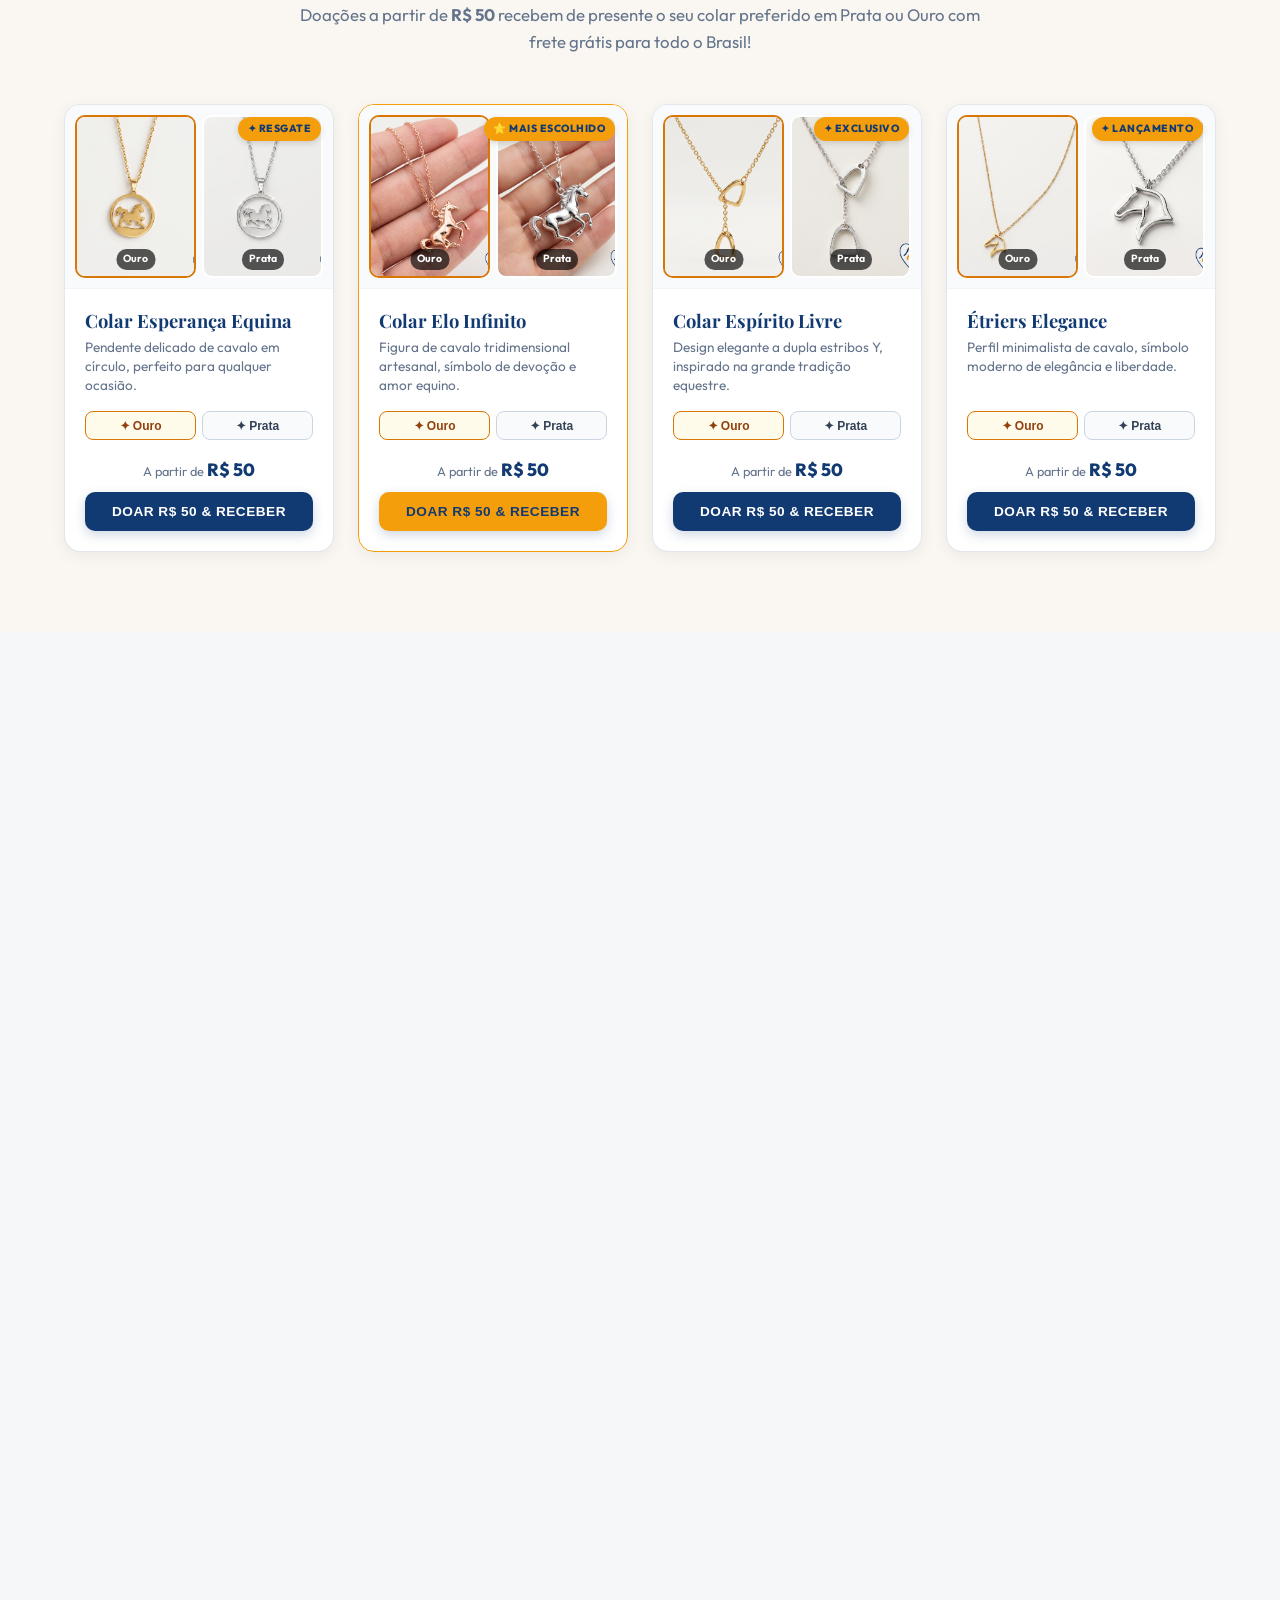
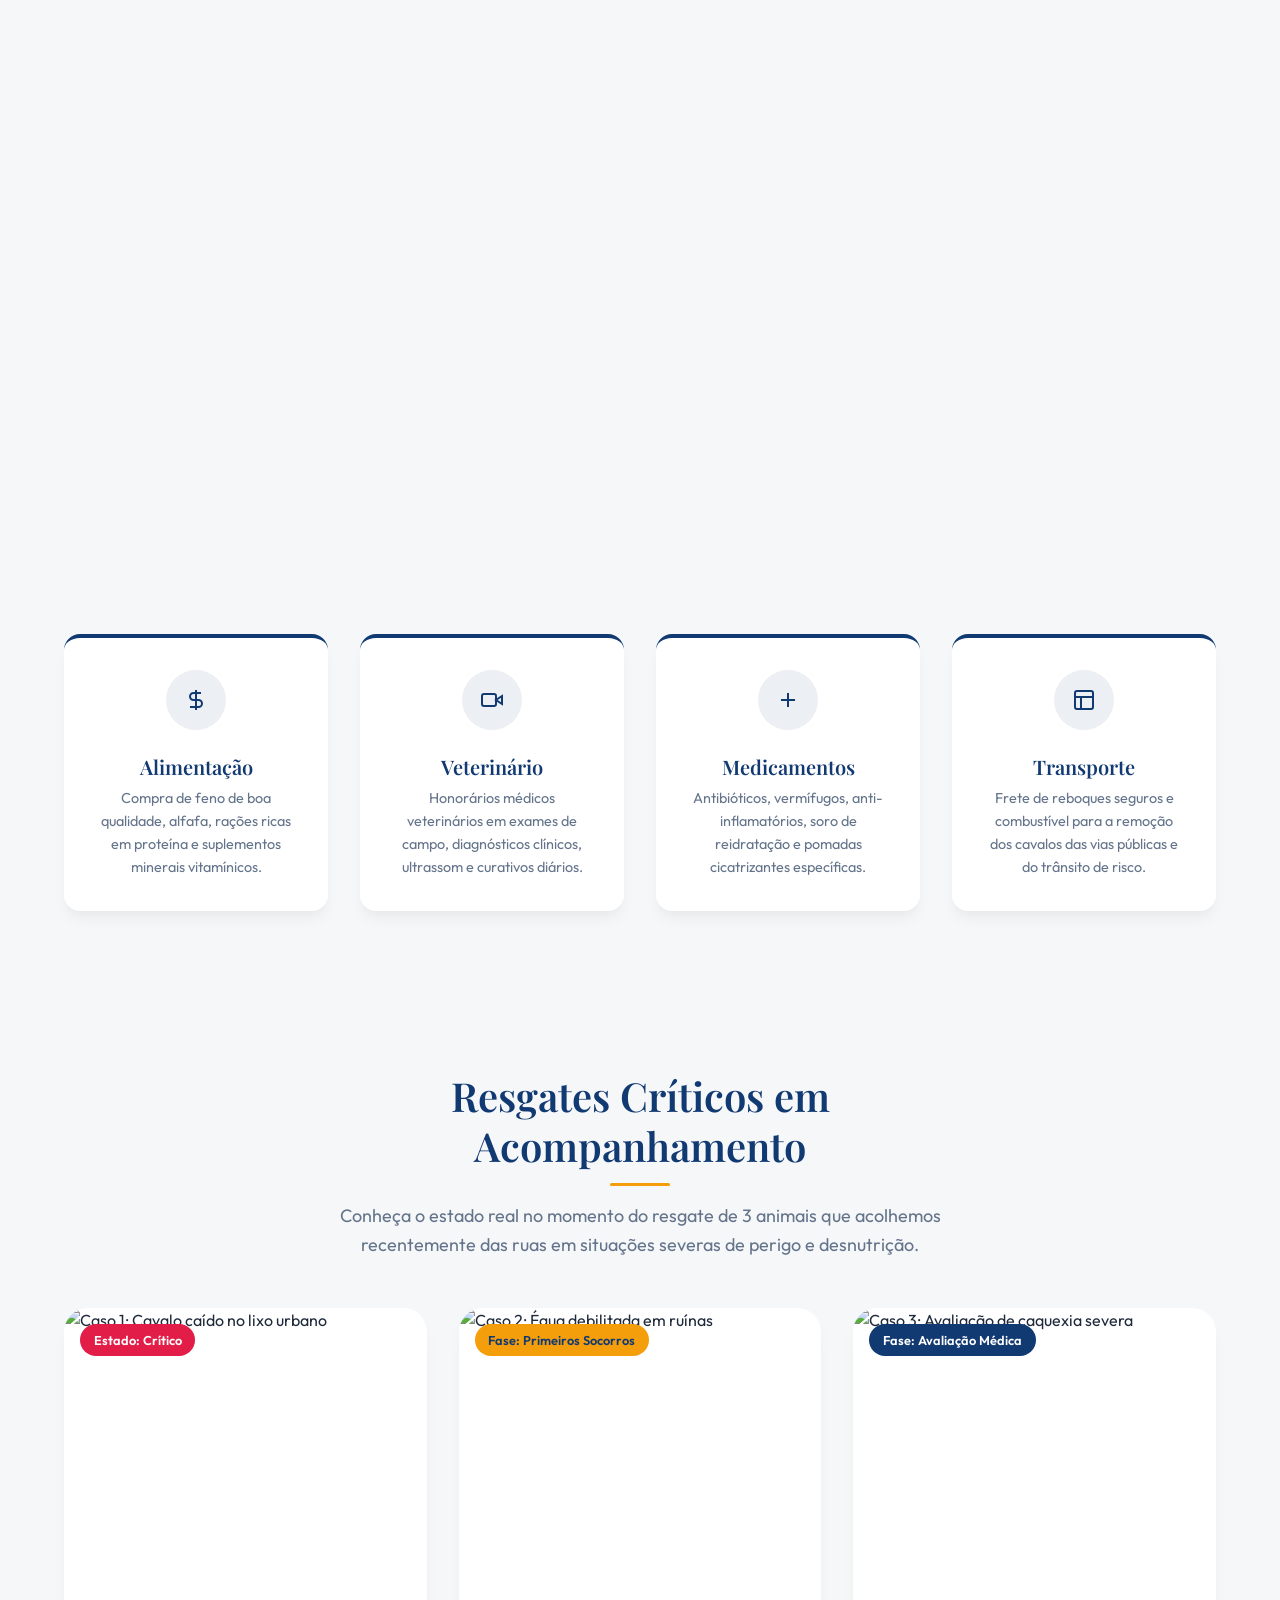
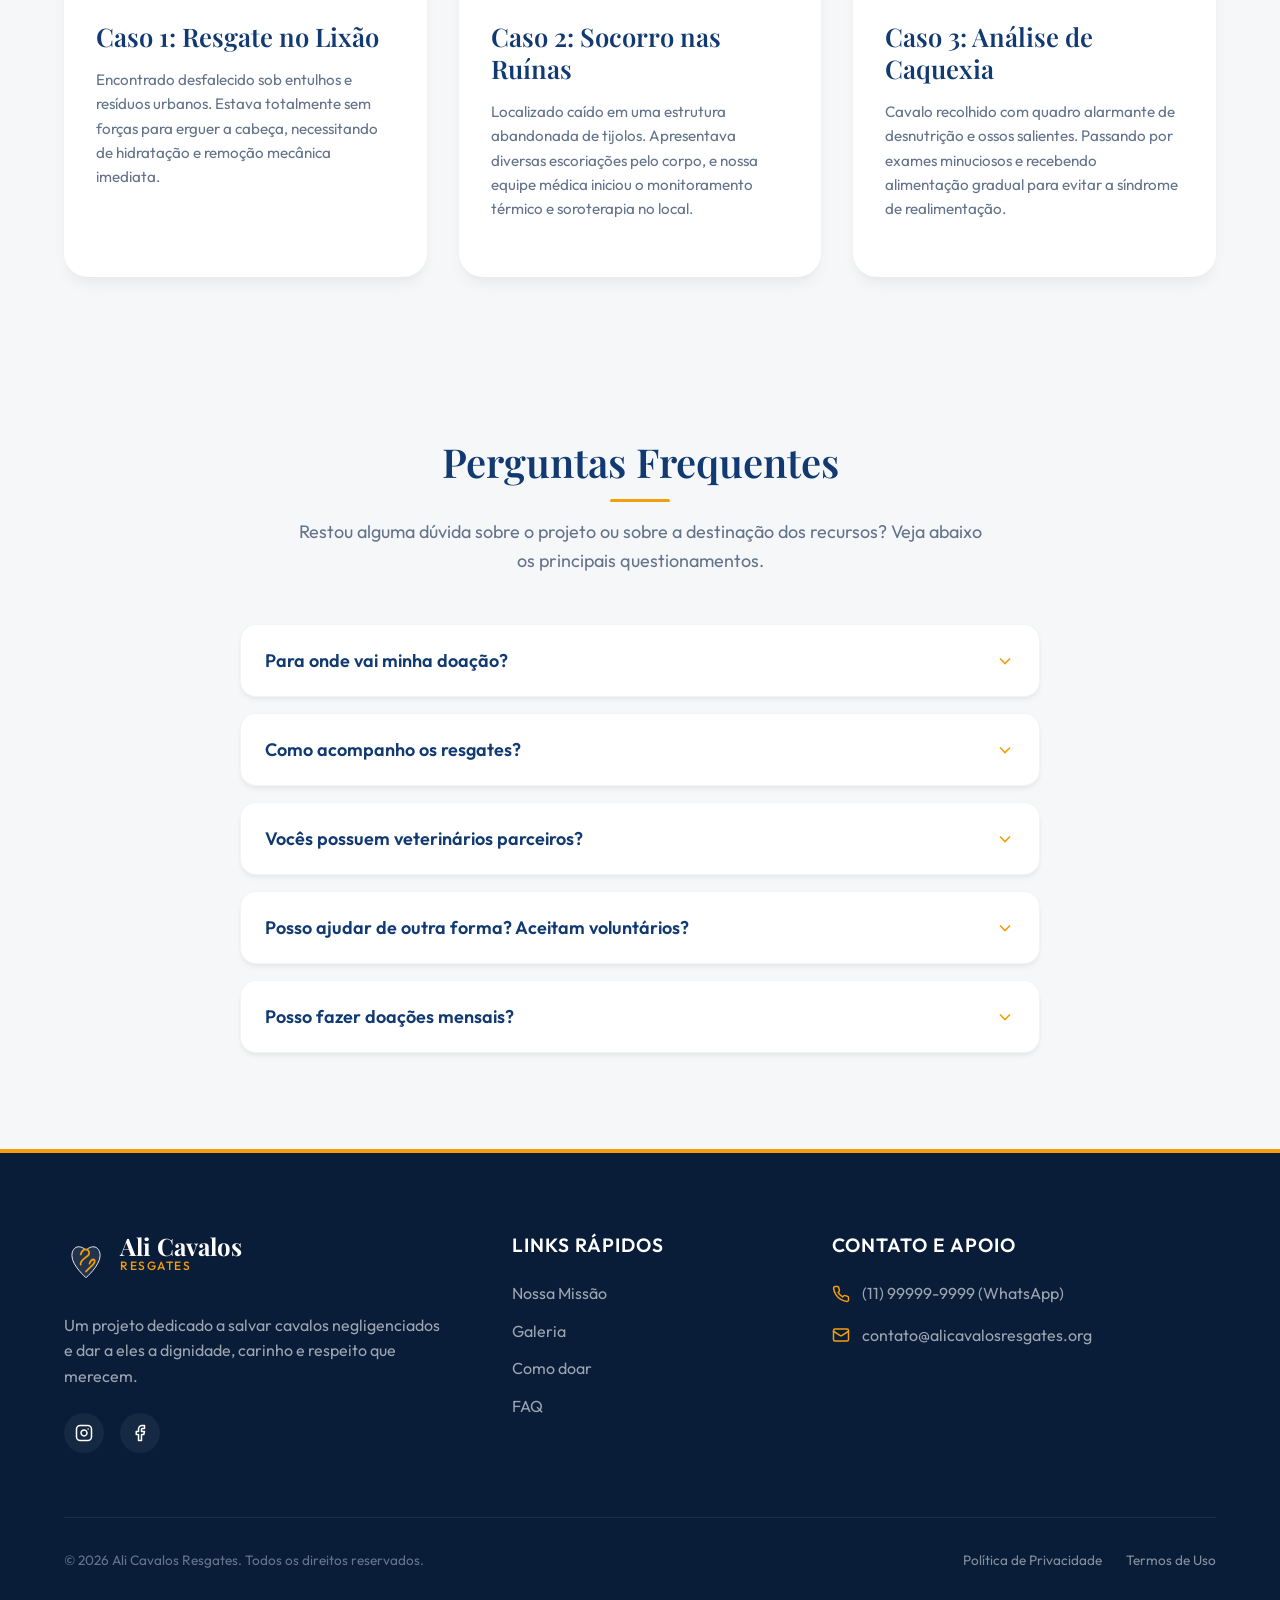
==== commit 4bb20799: "Add selected necklace preview card & live color selector inside checkout modal" ====
--- a/index.html
+++ b/index.html
@@ -652,6 +652,22 @@
                     <p id="checkoutHeaderSub">Doações a partir de <strong>R$ 50</strong> recebem o Colar de presente com frete grátis!</p>
                 </div>
                 
+                <!-- Selected Necklace Preview Card inside Modal -->
+                <div id="modalColarPreview" style="background: #ffffff; border: 1.5px solid rgba(18,58,114,0.15); border-radius: 12px; padding: 0.85rem; margin-bottom: 1.25rem; display: flex; align-items: center; gap: 0.85rem; text-align: left; box-shadow: 0 4px 12px rgba(0,0,0,0.05);">
+                    <img id="modalColarImg" src="assets/images/necklace-2-gold.png" alt="Colar Selecionado" style="width: 70px; height: 70px; object-fit: cover; border-radius: 8px; border: 1px solid #e2e8f0;">
+                    <div style="flex: 1;">
+                        <div style="font-size: 0.7rem; font-weight: 700; color: var(--color-accent); text-transform: uppercase; letter-spacing: 0.5px;">🎁 Seu Presente Selecionado:</div>
+                        <div id="modalColarTitle" style="font-size: 0.95rem; font-weight: 700; color: var(--color-primary);">Colar Elo Infinito</div>
+                        <div style="display: flex; align-items: center; gap: 0.5rem; margin-top: 0.35rem;">
+                            <span id="modalColarBadge" style="font-size: 0.75rem; font-weight: 700; color: #92400e; background: #fffbebf5; border: 1px solid #d97706; padding: 1px 8px; border-radius: 12px;">✦ Ouro</span>
+                            <div style="display: flex; gap: 4px;">
+                                <button onclick="setModalColarColor('gold')" style="border: 1px solid #d97706; background: #fffbebf5; color: #92400e; font-size: 0.65rem; font-weight: bold; padding: 2px 6px; border-radius: 4px; cursor: pointer;">Ouro</button>
+                                <button onclick="setModalColarColor('silver')" style="border: 1px solid #64748b; background: #f1f5f9; color: #1e293b; font-size: 0.65rem; font-weight: bold; padding: 2px 6px; border-radius: 4px; cursor: pointer;">Prata</button>
+                            </div>
+                        </div>
+                    </div>
+                </div>
+
                 <div class="checkout-values-grid">
                     <button class="checkout-val-btn" data-value="20">R$ 20</button>
                     <button class="checkout-val-btn" data-value="30">R$ 30</button>
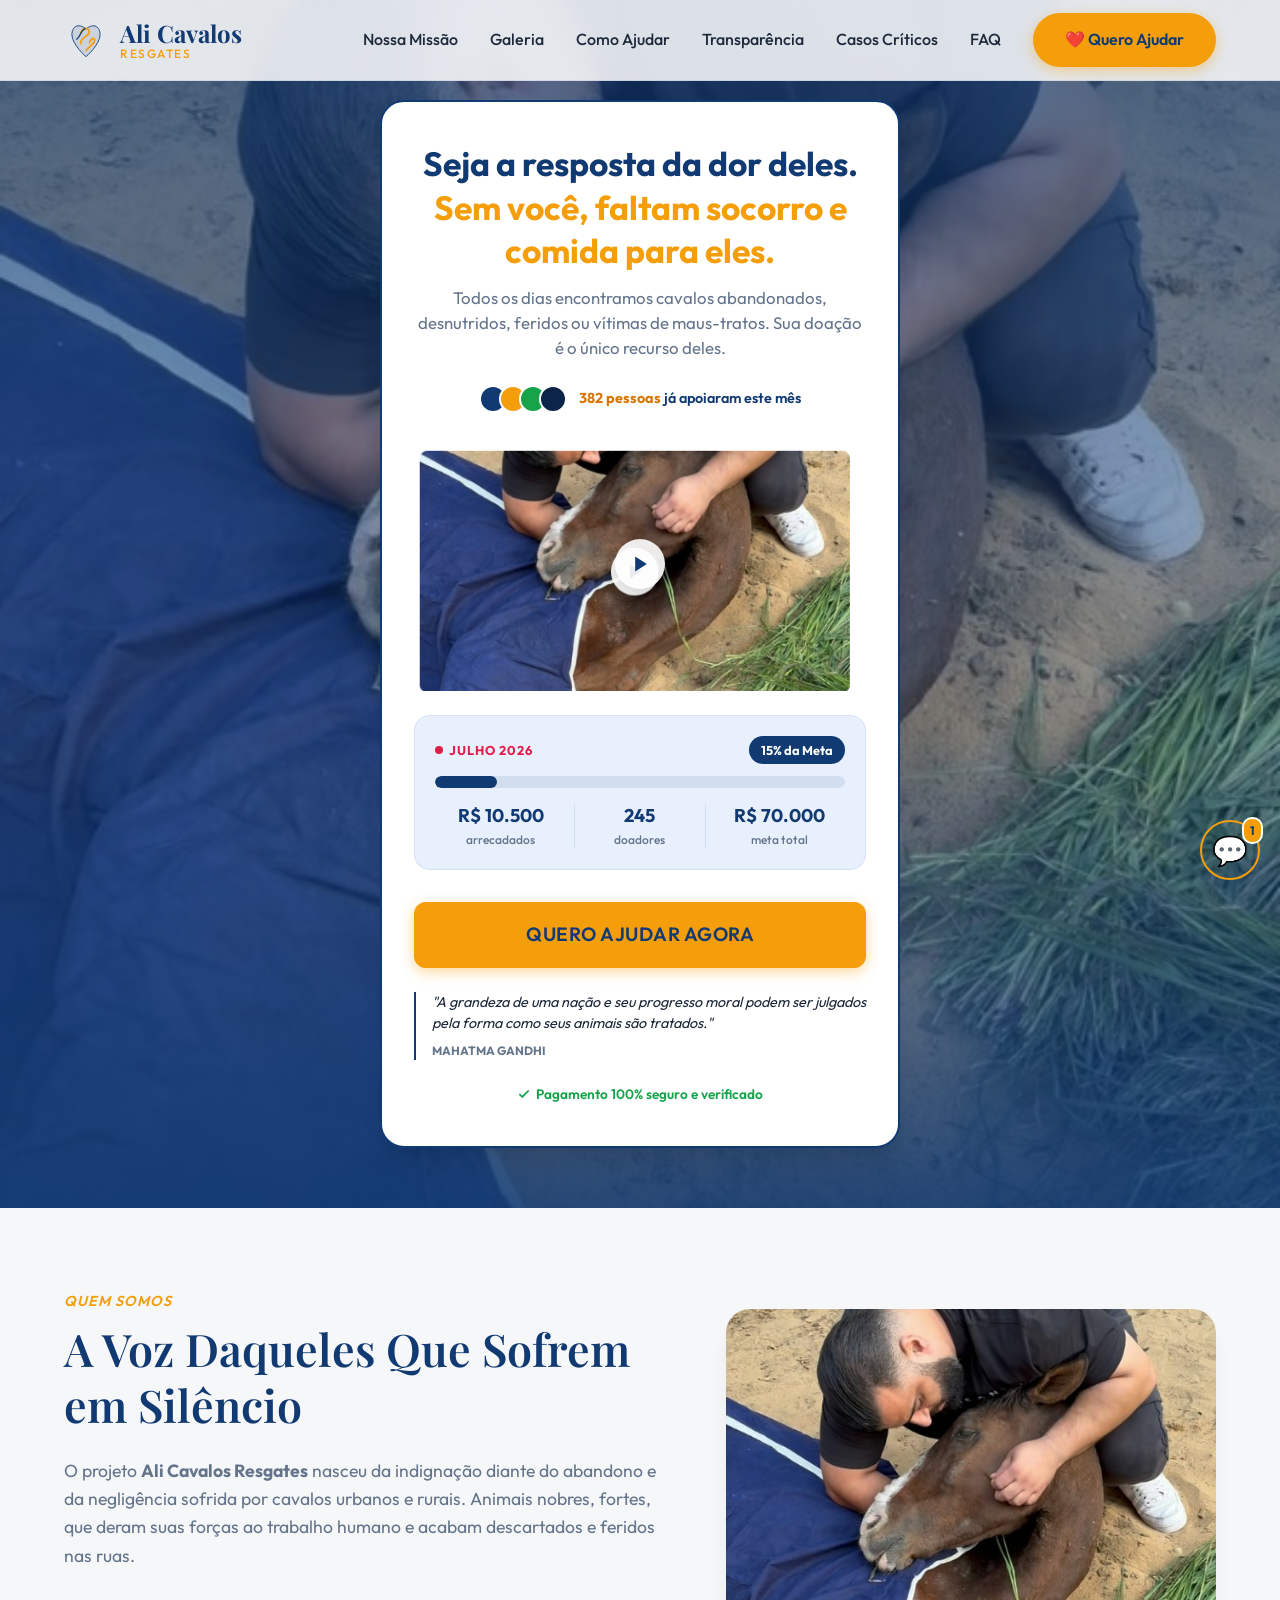
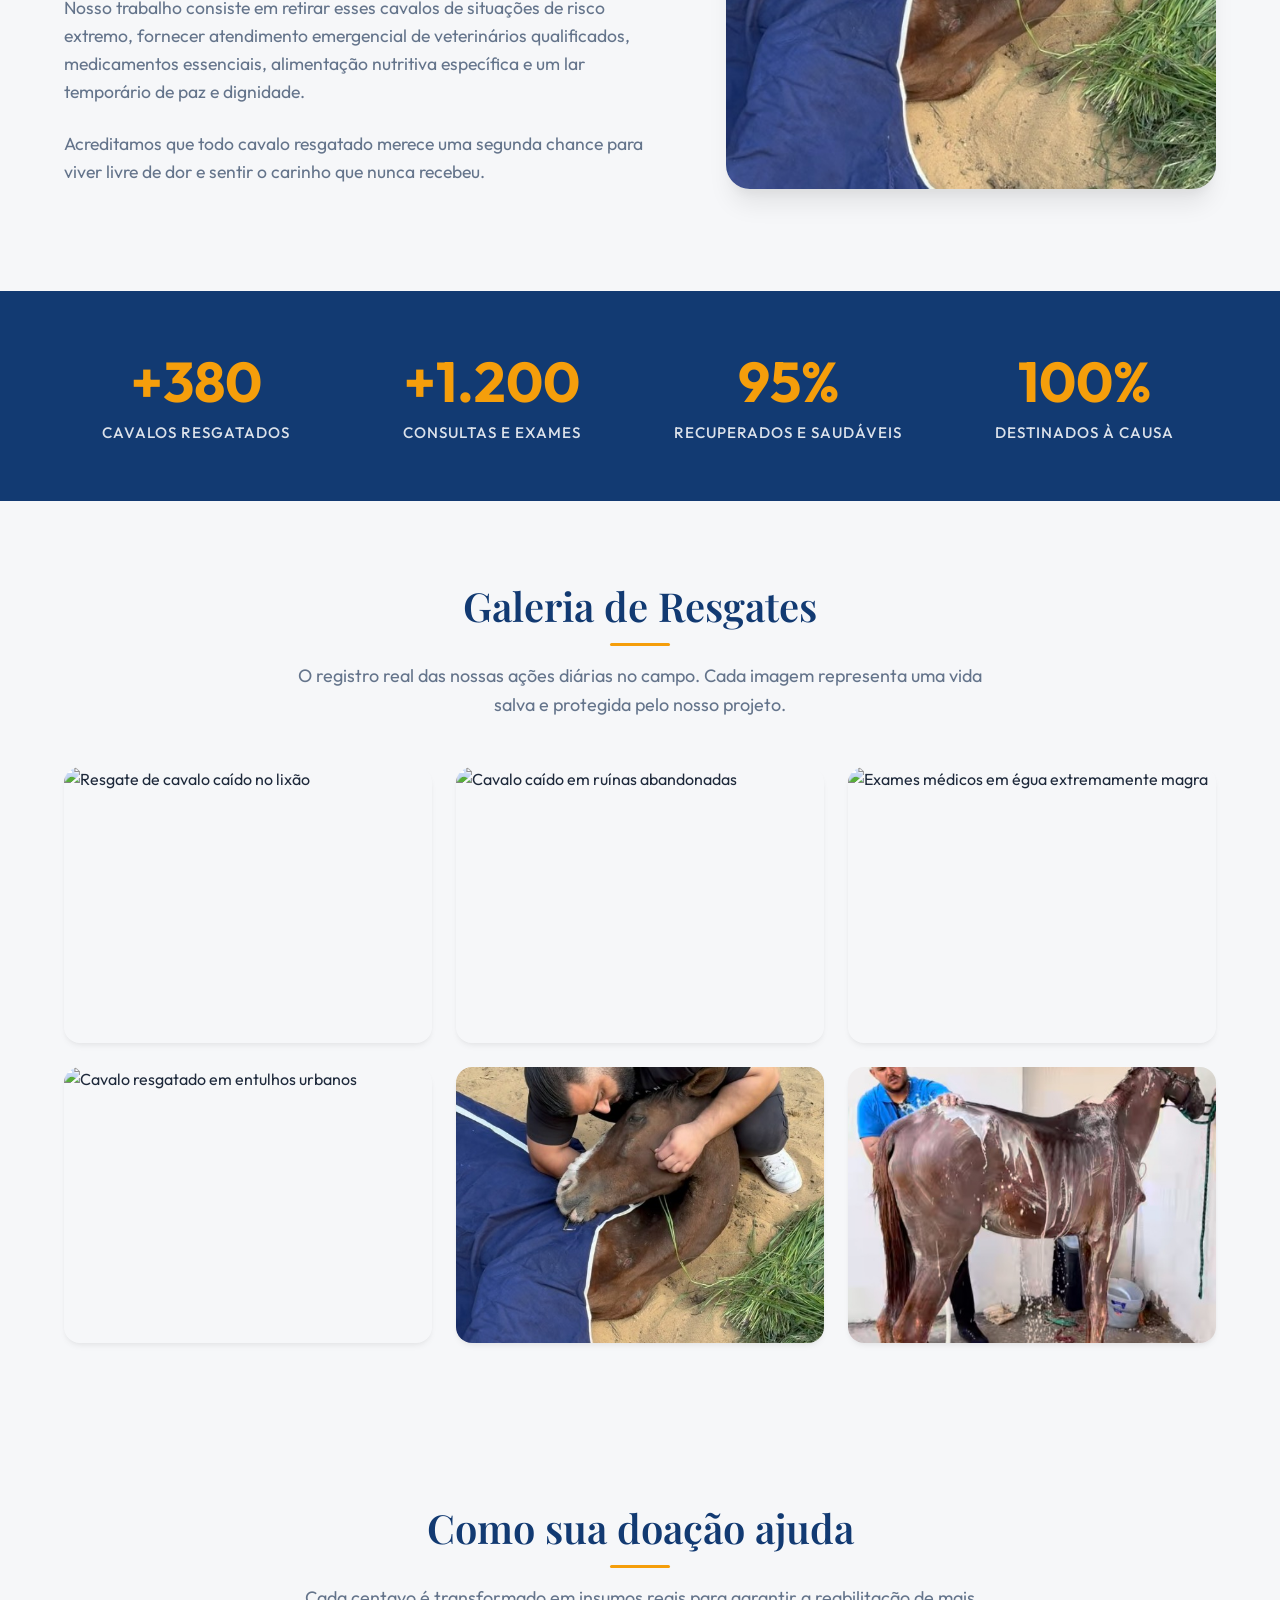
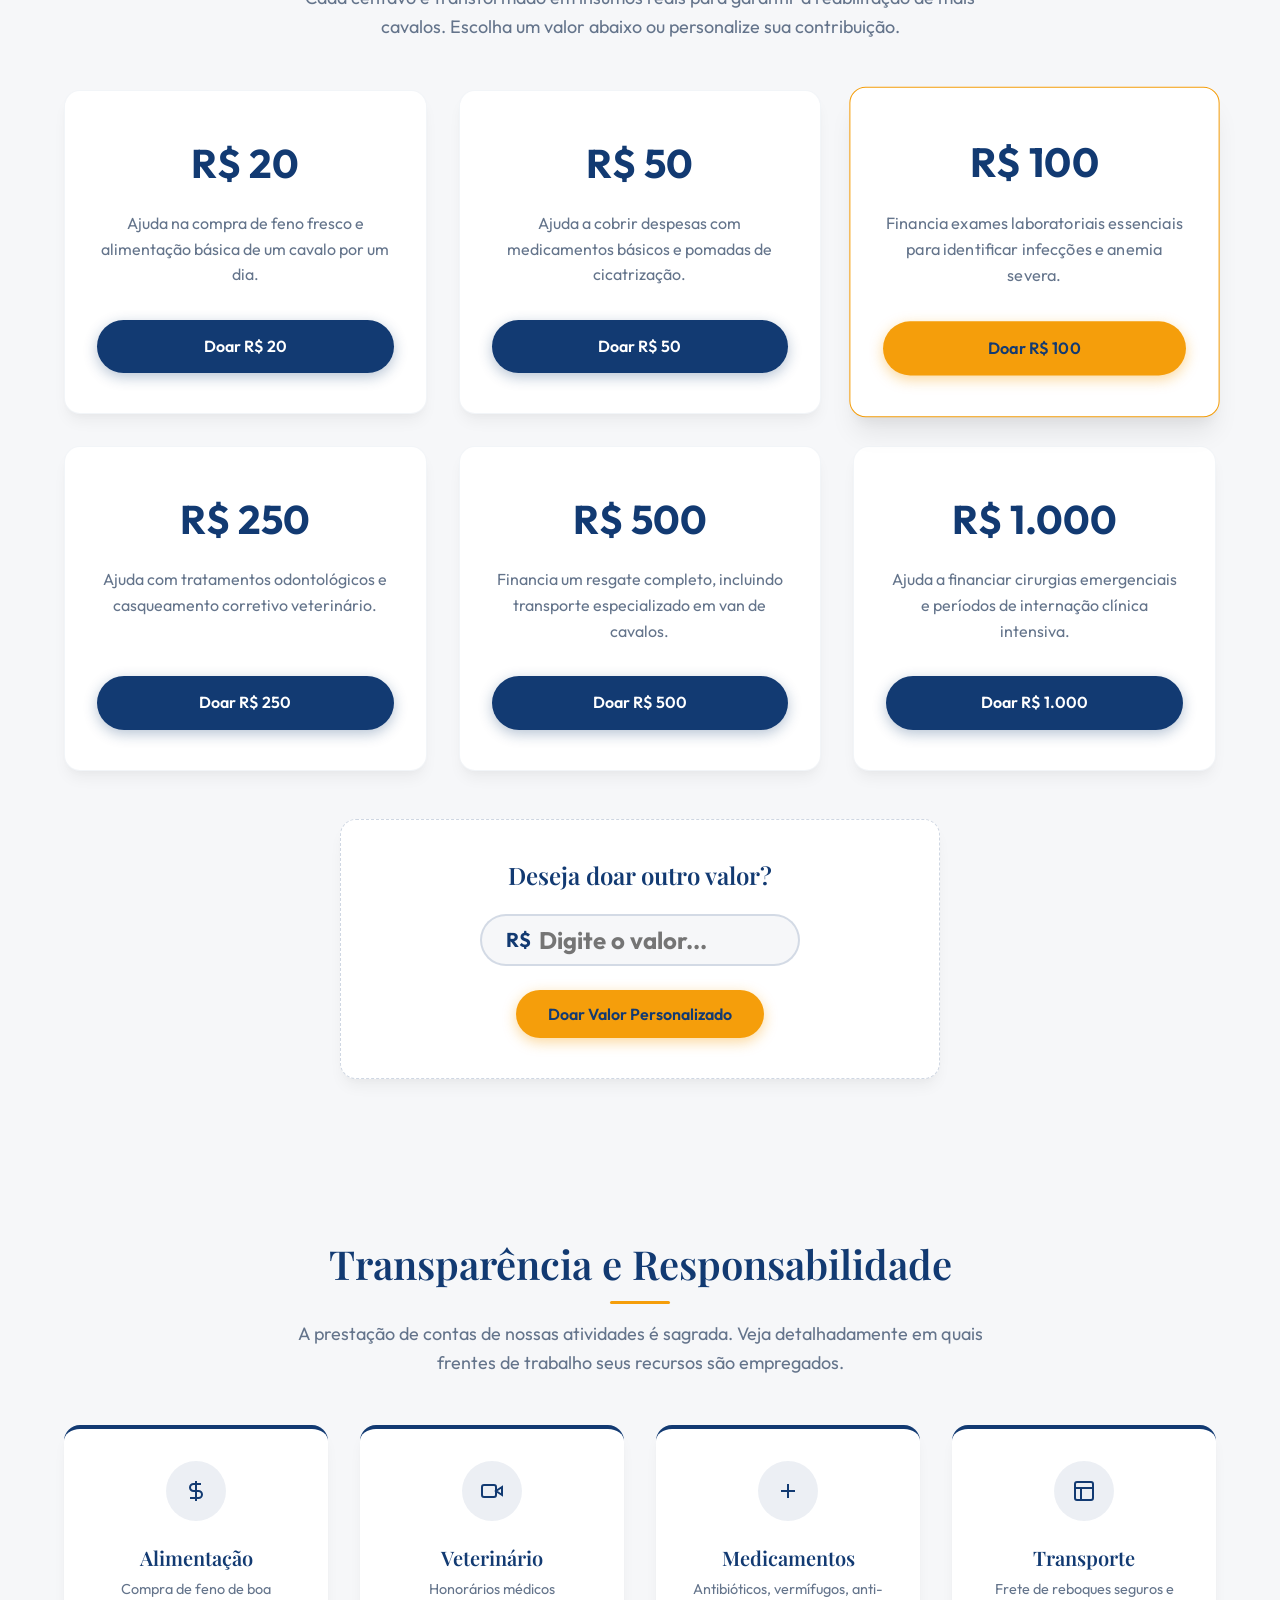
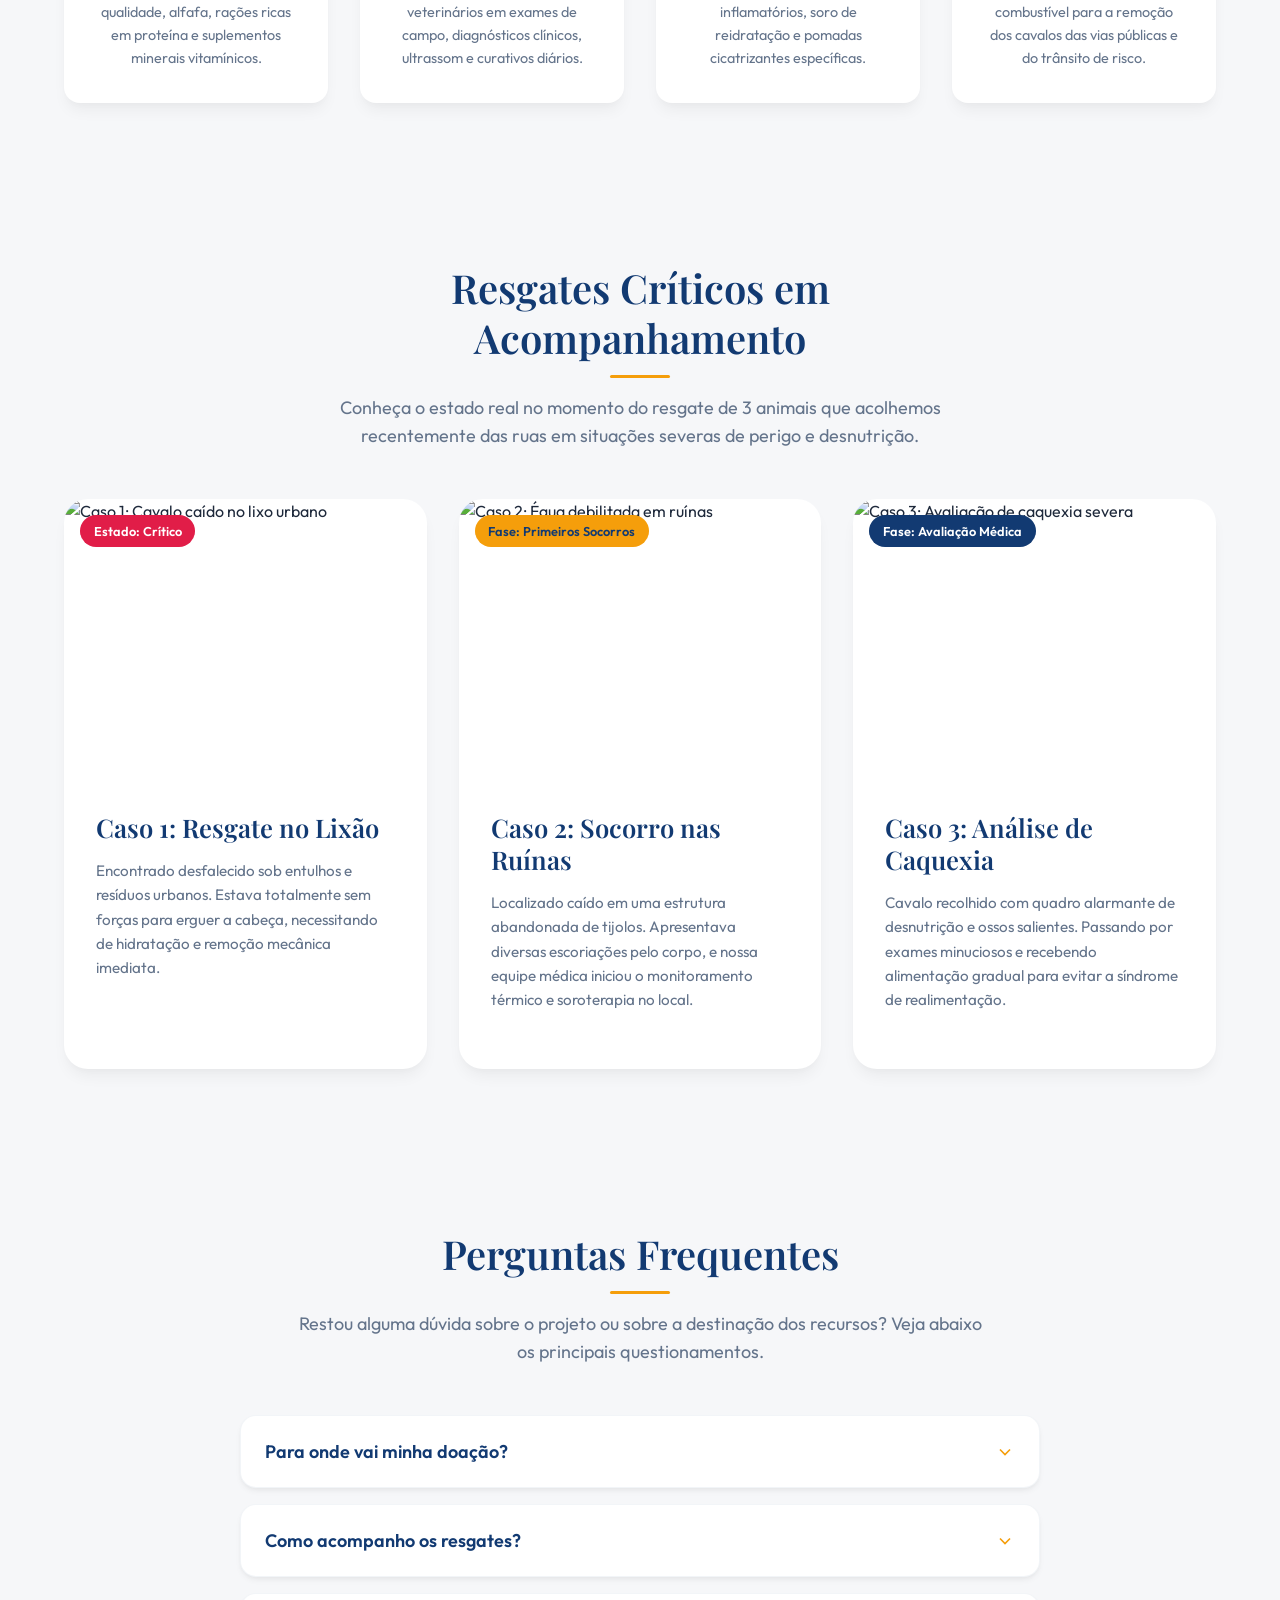
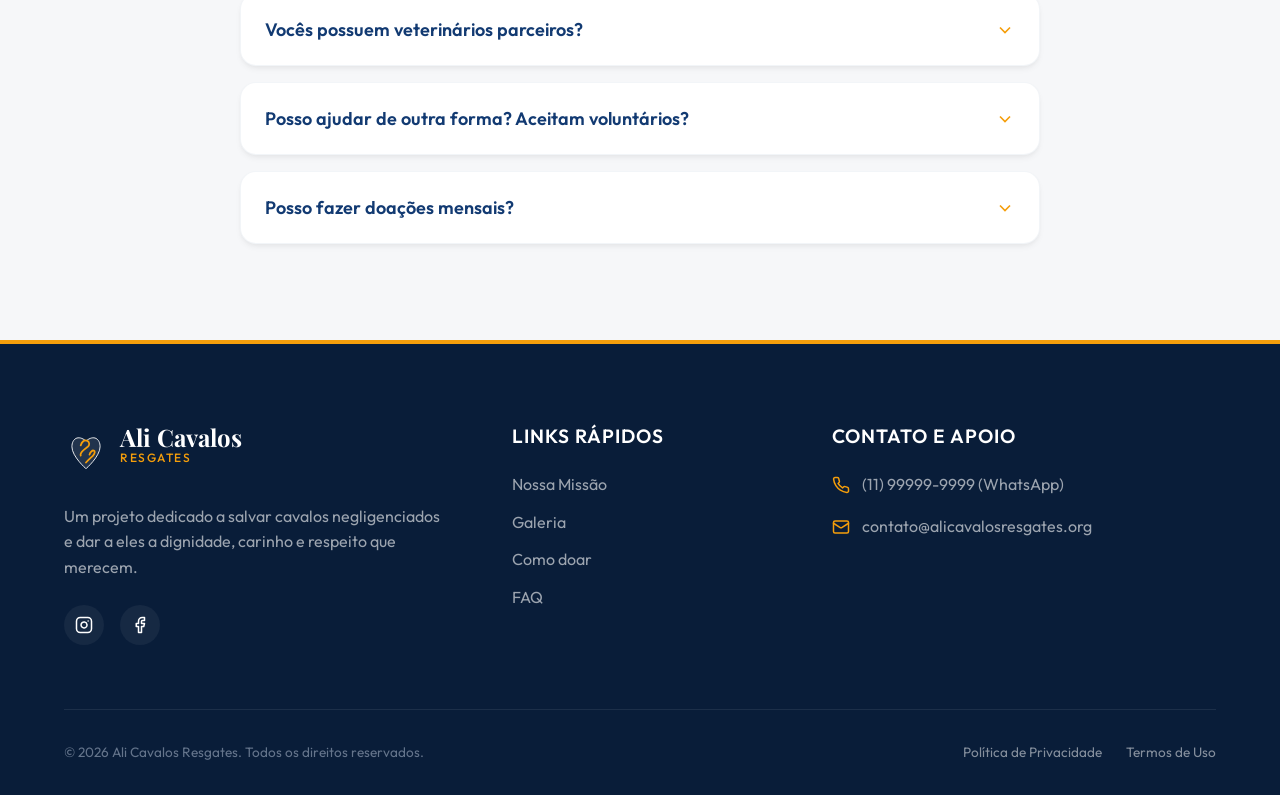
==== commit c00e5469: "Return horse rescue site to standard clean donation landing page without necklaces" ====
--- a/index.html
+++ b/index.html
@@ -242,117 +242,6 @@
             </div>
         </section>
 
-        <!-- Section: Coleção de Colares (Os 4 Colares) -->
-        <section class="necklaces-section" id="colares">
-            <div class="container">
-                <div class="necklaces-header reveal">
-                    <span class="section-tag">🎁 Edição Solidária</span>
-                    <h2>Nossa Coleção de Colares</h2>
-                    <p>Doações a partir de <strong>R$ 50</strong> recebem de presente o seu colar preferido em Prata ou Ouro com frete grátis para todo o Brasil!</p>
-                </div>
-
-                <div class="colares-grid reveal">
-                    <!-- Colar 1: Esperança Equina -->
-                    <div class="colar-card">
-                        <span class="colar-card-badge">✦ Resgate</span>
-                        <div class="colar-img-wrap">
-                            <div class="colar-img-choice active-gold" id="colar-choice-1-gold" onclick="setColarColor(1, 'gold')">
-                                <img src="assets/images/necklace-1-gold.png" alt="Colar Esperança Equina Ouro">
-                                <span class="colar-img-tag">Ouro</span>
-                            </div>
-                            <div class="colar-img-choice" id="colar-choice-1-silver" onclick="setColarColor(1, 'silver')">
-                                <img src="assets/images/necklace-1-silver.png" alt="Colar Esperança Equina Prata">
-                                <span class="colar-img-tag">Prata</span>
-                            </div>
-                        </div>
-                        <div class="colar-body">
-                            <h3>Colar Esperança Equina</h3>
-                            <p>Pendente delicado de cavalo em círculo, perfeito para qualquer ocasião.</p>
-                            <div class="colar-color-btns">
-                                <button class="colar-color-btn active-gold" id="colar-btn-1-gold" onclick="setColarColor(1, 'gold')">✦ Ouro</button>
-                                <button class="colar-color-btn" id="colar-btn-1-silver" onclick="setColarColor(1, 'silver')">✦ Prata</button>
-                            </div>
-                            <div class="colar-price-tag">A partir de <strong>R$ 50</strong></div>
-                            <button class="colar-btn-buy" onclick="openColarModal(1)">DOAR R$ 50 & RECEBER</button>
-                        </div>
-                    </div>
-
-                    <!-- Colar 2: Elo Infinito -->
-                    <div class="colar-card" style="border-color: var(--color-accent);">
-                        <span class="colar-card-badge">⭐ Mais Escolhido</span>
-                        <div class="colar-img-wrap">
-                            <div class="colar-img-choice active-gold" id="colar-choice-2-gold" onclick="setColarColor(2, 'gold')">
-                                <img src="assets/images/necklace-2-gold.png" alt="Colar Elo Infinito Ouro">
-                                <span class="colar-img-tag">Ouro</span>
-                            </div>
-                            <div class="colar-img-choice" id="colar-choice-2-silver" onclick="setColarColor(2, 'silver')">
-                                <img src="assets/images/necklace-2-silver.png" alt="Colar Elo Infinito Prata">
-                                <span class="colar-img-tag">Prata</span>
-                            </div>
-                        </div>
-                        <div class="colar-body">
-                            <h3>Colar Elo Infinito</h3>
-                            <p>Figura de cavalo tridimensional artesanal, símbolo de devoção e amor equino.</p>
-                            <div class="colar-color-btns">
-                                <button class="colar-color-btn active-gold" id="colar-btn-2-gold" onclick="setColarColor(2, 'gold')">✦ Ouro</button>
-                                <button class="colar-color-btn" id="colar-btn-2-silver" onclick="setColarColor(2, 'silver')">✦ Prata</button>
-                            </div>
-                            <div class="colar-price-tag">A partir de <strong>R$ 50</strong></div>
-                            <button class="colar-btn-buy" style="background: var(--color-accent); color: var(--color-primary);" onclick="openColarModal(2)">DOAR R$ 50 & RECEBER</button>
-                        </div>
-                    </div>
-
-                    <!-- Colar 3: Espírito Livre -->
-                    <div class="colar-card">
-                        <span class="colar-card-badge">✦ Exclusivo</span>
-                        <div class="colar-img-wrap">
-                            <div class="colar-img-choice active-gold" id="colar-choice-3-gold" onclick="setColarColor(3, 'gold')">
-                                <img src="assets/images/necklace-3-gold.png" alt="Colar Espírito Livre Ouro">
-                                <span class="colar-img-tag">Ouro</span>
-                            </div>
-                            <div class="colar-img-choice" id="colar-choice-3-silver" onclick="setColarColor(3, 'silver')">
-                                <img src="assets/images/necklace-3-silver.png" alt="Colar Espírito Livre Prata">
-                                <span class="colar-img-tag">Prata</span>
-                            </div>
-                        </div>
-                        <div class="colar-body">
-                            <h3>Colar Espírito Livre</h3>
-                            <p>Design elegante a dupla estribos Y, inspirado na grande tradição equestre.</p>
-                            <div class="colar-color-btns">
-                                <button class="colar-color-btn active-gold" id="colar-btn-3-gold" onclick="setColarColor(3, 'gold')">✦ Ouro</button>
-                                <button class="colar-color-btn" id="colar-btn-3-silver" onclick="setColarColor(3, 'silver')">✦ Prata</button>
-                            </div>
-                            <div class="colar-price-tag">A partir de <strong>R$ 50</strong></div>
-                            <button class="colar-btn-buy" onclick="openColarModal(3)">DOAR R$ 50 & RECEBER</button>
-                        </div>
-                    </div>
-
-                    <!-- Colar 4: Étriers Elegance -->
-                    <div class="colar-card">
-                        <span class="colar-card-badge">✦ Lançamento</span>
-                        <div class="colar-img-wrap">
-                            <div class="colar-img-choice active-gold" id="colar-choice-4-gold" onclick="setColarColor(4, 'gold')">
-                                <img src="assets/images/necklace-4-gold.png" alt="Étriers Elegance Ouro">
-                                <span class="colar-img-tag">Ouro</span>
-                            </div>
-                            <div class="colar-img-choice" id="colar-choice-4-silver" onclick="setColarColor(4, 'silver')">
-                                <img src="assets/images/necklace-4-silver.png" alt="Étriers Elegance Prata">
-                                <span class="colar-img-tag">Prata</span>
-                            </div>
-                        </div>
-                        <div class="colar-body">
-                            <h3>Étriers Elegance</h3>
-                            <p>Perfil minimalista de cavalo, símbolo moderno de elegância e liberdade.</p>
-                            <div class="colar-color-btns">
-                                <button class="colar-color-btn active-gold" id="colar-btn-4-gold" onclick="setColarColor(4, 'gold')">✦ Ouro</button>
-                                <button class="colar-color-btn" id="colar-btn-4-silver" onclick="setColarColor(4, 'silver')">✦ Prata</button>
-                            </div>
-                            <div class="colar-price-tag">A partir de <strong>R$ 50</strong></div>
-                            <button class="colar-btn-buy" onclick="openColarModal(4)">DOAR R$ 50 & RECEBER</button>
-                        </div>
-                    </div>
-                </div>
-            </div>
         </section>
 
         <!-- Donation Packages Section -->
@@ -649,32 +538,13 @@
             <div id="checkoutStepInput">
                 <div class="checkout-header">
                     <h3>Quanto deseja doar?</h3>
-                    <p id="checkoutHeaderSub">Doações a partir de <strong>R$ 50</strong> recebem o Colar de presente com frete grátis!</p>
-                </div>
-                
-                <!-- Selected Necklace Preview Card inside Modal -->
-                <div id="modalColarPreview" style="background: #ffffff; border: 1.5px solid rgba(18,58,114,0.15); border-radius: 12px; padding: 0.85rem; margin-bottom: 1.25rem; display: flex; align-items: center; gap: 0.85rem; text-align: left; box-shadow: 0 4px 12px rgba(0,0,0,0.05);">
-                    <img id="modalColarImg" src="assets/images/necklace-2-gold.png" alt="Colar Selecionado" style="width: 70px; height: 70px; object-fit: cover; border-radius: 8px; border: 1px solid #e2e8f0;">
-                    <div style="flex: 1;">
-                        <div style="font-size: 0.7rem; font-weight: 700; color: var(--color-accent); text-transform: uppercase; letter-spacing: 0.5px;">🎁 Seu Presente Selecionado:</div>
-                        <div id="modalColarTitle" style="font-size: 0.95rem; font-weight: 700; color: var(--color-primary);">Colar Elo Infinito</div>
-                        <div style="display: flex; align-items: center; gap: 0.5rem; margin-top: 0.35rem;">
-                            <span id="modalColarBadge" style="font-size: 0.75rem; font-weight: 700; color: #92400e; background: #fffbebf5; border: 1px solid #d97706; padding: 1px 8px; border-radius: 12px;">✦ Ouro</span>
-                            <div style="display: flex; gap: 4px;">
-                                <button onclick="setModalColarColor('gold')" style="border: 1px solid #d97706; background: #fffbebf5; color: #92400e; font-size: 0.65rem; font-weight: bold; padding: 2px 6px; border-radius: 4px; cursor: pointer;">Ouro</button>
-                                <button onclick="setModalColarColor('silver')" style="border: 1px solid #64748b; background: #f1f5f9; color: #1e293b; font-size: 0.65rem; font-weight: bold; padding: 2px 6px; border-radius: 4px; cursor: pointer;">Prata</button>
-                            </div>
-                        </div>
-                    </div>
-                </div>
-
+                    <p>Sua contribuição ajuda a financiar resgates de emergência, cirurgias e alimentação diária dos cavalos.</p>
+                </div>
+                
                 <div class="checkout-values-grid">
                     <button class="checkout-val-btn" data-value="20">R$ 20</button>
                     <button class="checkout-val-btn" data-value="30">R$ 30</button>
-                    <button class="checkout-val-btn active" data-value="50" style="position: relative;">
-                        R$ 50
-                        <span style="position: absolute; top: -8px; right: 50%; transform: translateX(50%); background: var(--color-primary); color: var(--color-accent); font-size: 0.5rem; font-weight: 800; padding: 2px 6px; border-radius: 10px; border: 1.5px solid var(--color-accent); white-space: nowrap; text-transform: uppercase; letter-spacing: 0.5px;">⭐ Inclui Colar</span>
-                    </button>
+                    <button class="checkout-val-btn active" data-value="50">R$ 50</button>
                     <button class="checkout-val-btn" data-value="100">R$ 100</button>
                     <button class="checkout-val-btn" data-value="150">R$ 150</button>
                     <button class="checkout-val-btn" data-value="200">R$ 200</button>
@@ -686,22 +556,6 @@
                 <div class="checkout-custom-field" style="margin-bottom: 1.25rem;">
                     <span class="currency-sym">R$</span>
                     <input type="number" id="checkoutCustomValue" placeholder="Digite outro valor..." min="5">
-                </div>
-
-                <!-- Shipping Address Container (Shown automatically for R$ 50+ donations) -->
-                <div id="shippingFieldsContainer" style="background: rgba(18, 58, 114, 0.04); border: 1.5px solid rgba(18, 58, 114, 0.12); border-radius: 12px; padding: 1rem; margin-bottom: 1.25rem; text-align: left;">
-                    <div style="font-size: 0.85rem; font-weight: 700; color: var(--color-primary); margin-bottom: 0.75rem; display: flex; align-items: center; gap: 0.4rem;">
-                        <span>🚚 Dados para Envio do Seu Colar Grátis:</span>
-                    </div>
-                    <div style="display: flex; flex-direction: column; gap: 0.6rem;">
-                        <input type="text" id="shippingName" placeholder="Seu Nome Completo *" style="width: 100%; padding: 0.65rem 0.85rem; border-radius: 6px; border: 1px solid #cbd5e1; font-size: 0.85rem; outline: none;">
-                        <input type="tel" id="shippingPhone" placeholder="WhatsApp / Telefone com DDD *" style="width: 100%; padding: 0.65rem 0.85rem; border-radius: 6px; border: 1px solid #cbd5e1; font-size: 0.85rem; outline: none;">
-                        <div style="display: flex; gap: 0.5rem;">
-                            <input type="text" id="shippingCep" placeholder="CEP *" style="width: 40%; padding: 0.65rem 0.85rem; border-radius: 6px; border: 1px solid #cbd5e1; font-size: 0.85rem; outline: none;">
-                            <input type="text" id="shippingAddress" placeholder="Rua e Número *" style="width: 60%; padding: 0.65rem 0.85rem; border-radius: 6px; border: 1px solid #cbd5e1; font-size: 0.85rem; outline: none;">
-                        </div>
-                        <input type="text" id="shippingCity" placeholder="Bairro, Cidade e Estado *" style="width: 100%; padding: 0.65rem 0.85rem; border-radius: 6px; border: 1px solid #cbd5e1; font-size: 0.85rem; outline: none;">
-                    </div>
                 </div>
 
                 <button class="btn btn-primary" id="btnDoarAgora" style="width: 100%; border-radius:8px; padding:1rem;">❤️ GERAR PIX DE DOAÇÃO</button>
--- a/css/style.css
+++ b/css/style.css
@@ -216,3 +216,23 @@
 img:not([src]) {
     opacity: 0;
 }
+
+/* ── Anti-Cloning & Content Protection ── */
+body, img, a, button, div, span, p, h1, h2, h3, h4, h5, h6 {
+    -webkit-user-select: none !important;
+    -moz-user-select: none !important;
+    -ms-user-select: none !important;
+    user-select: none !important;
+    -webkit-user-drag: none !important;
+}
+
+img {
+    pointer-events: none !important;
+}
+
+input, textarea {
+    -webkit-user-select: text !important;
+    -moz-user-select: text !important;
+    -ms-user-select: text !important;
+    user-select: text !important;
+}
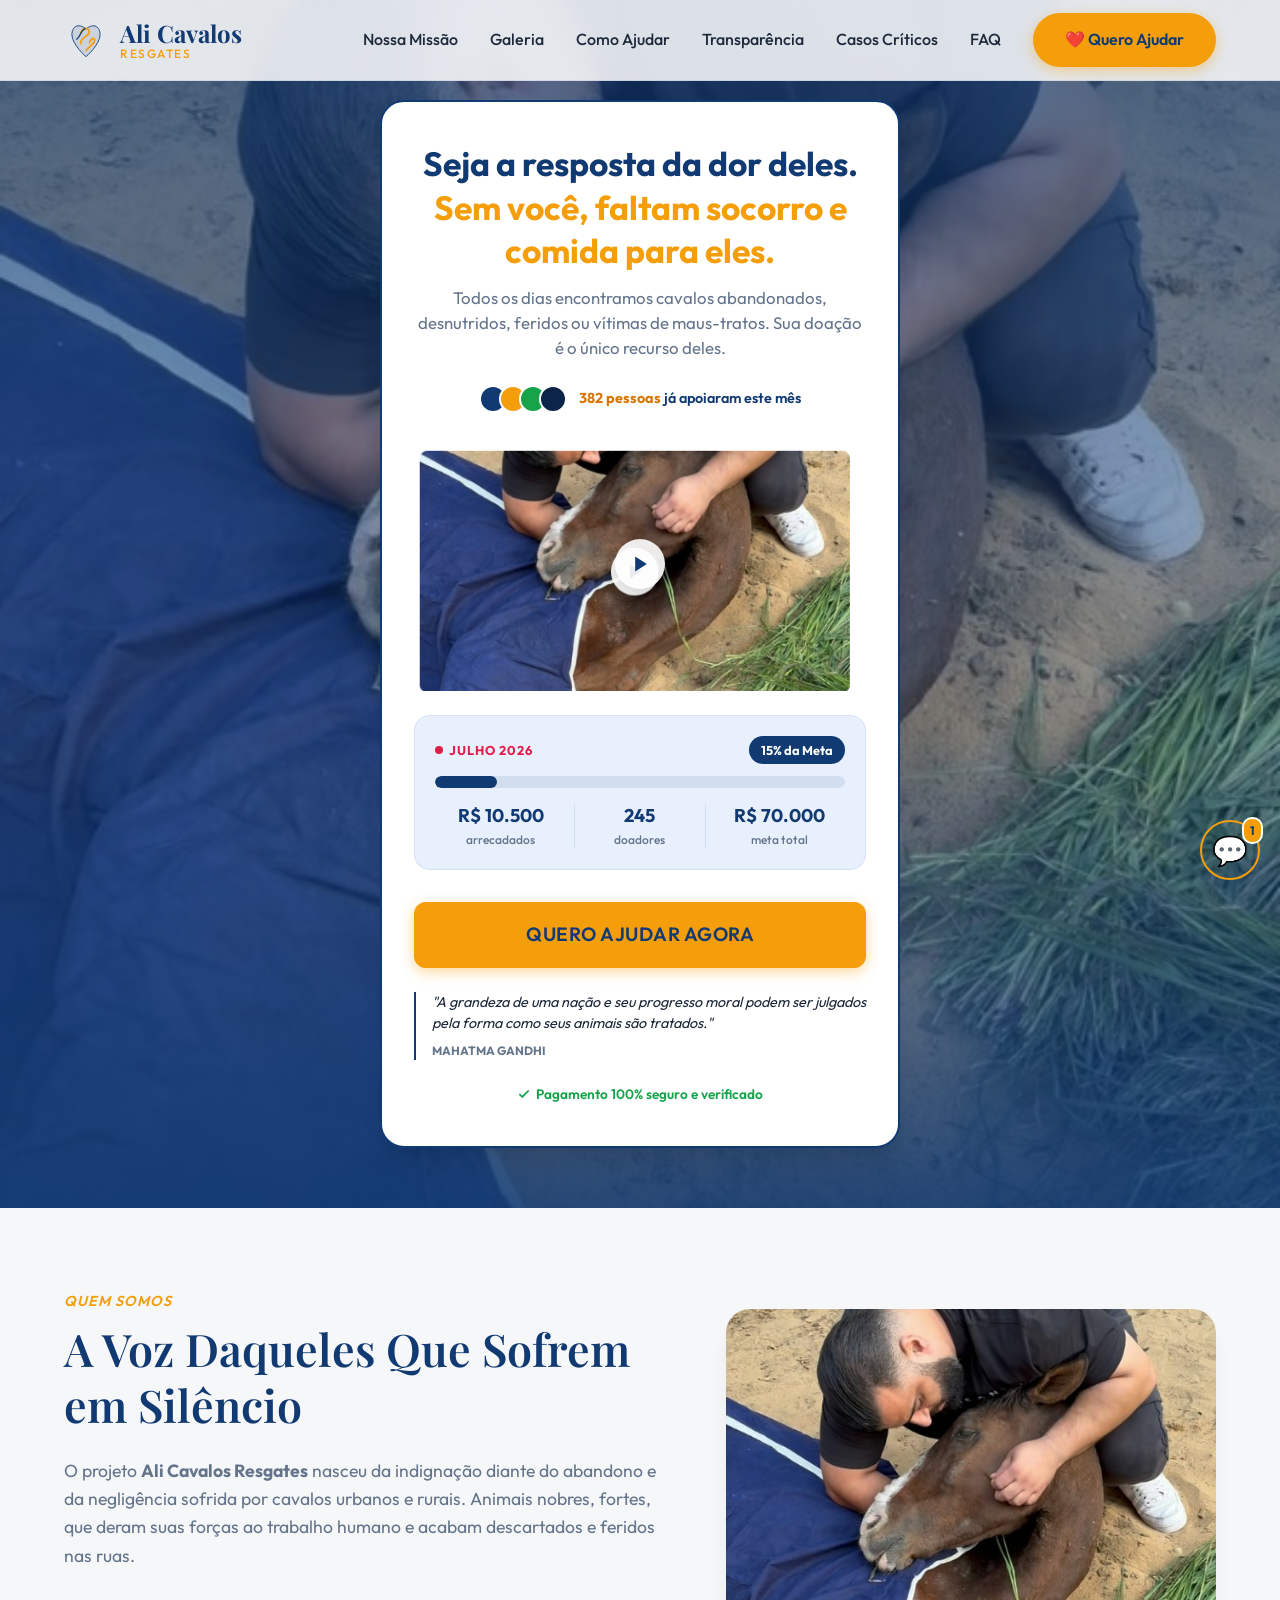
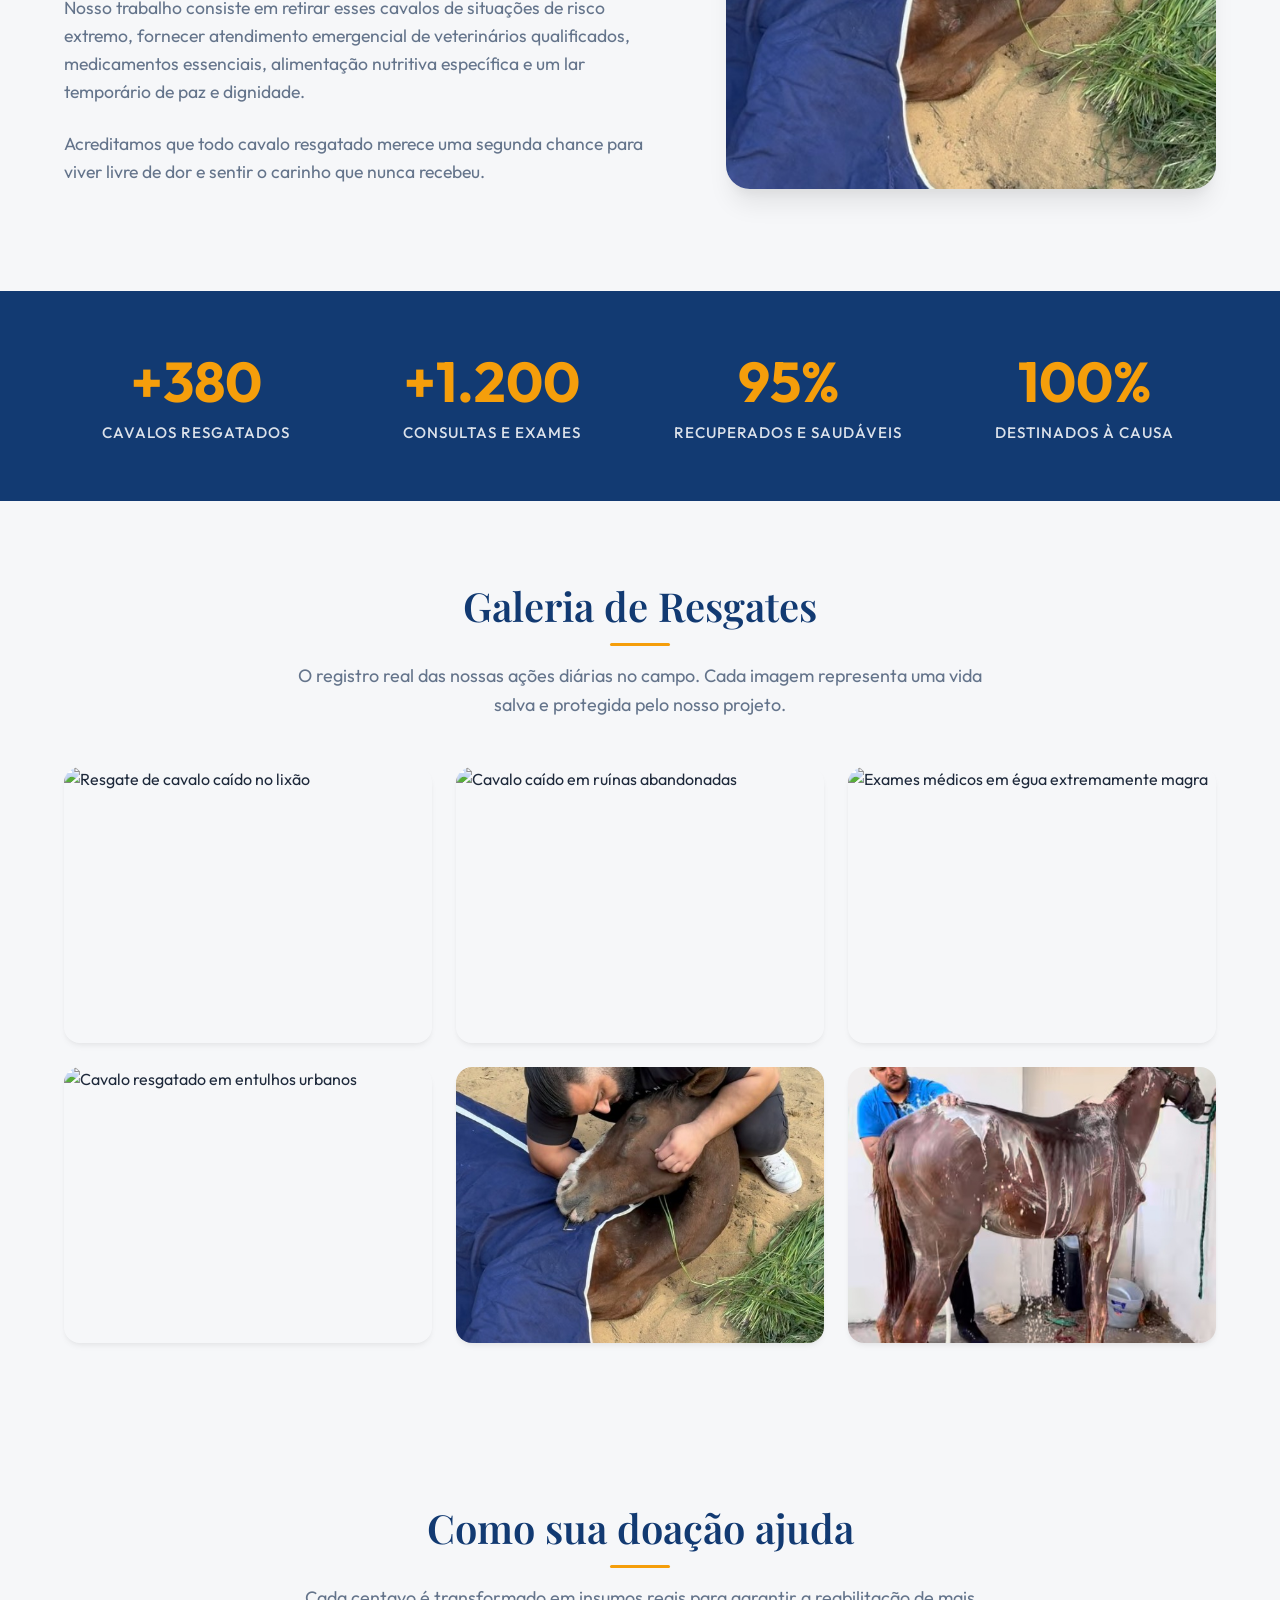
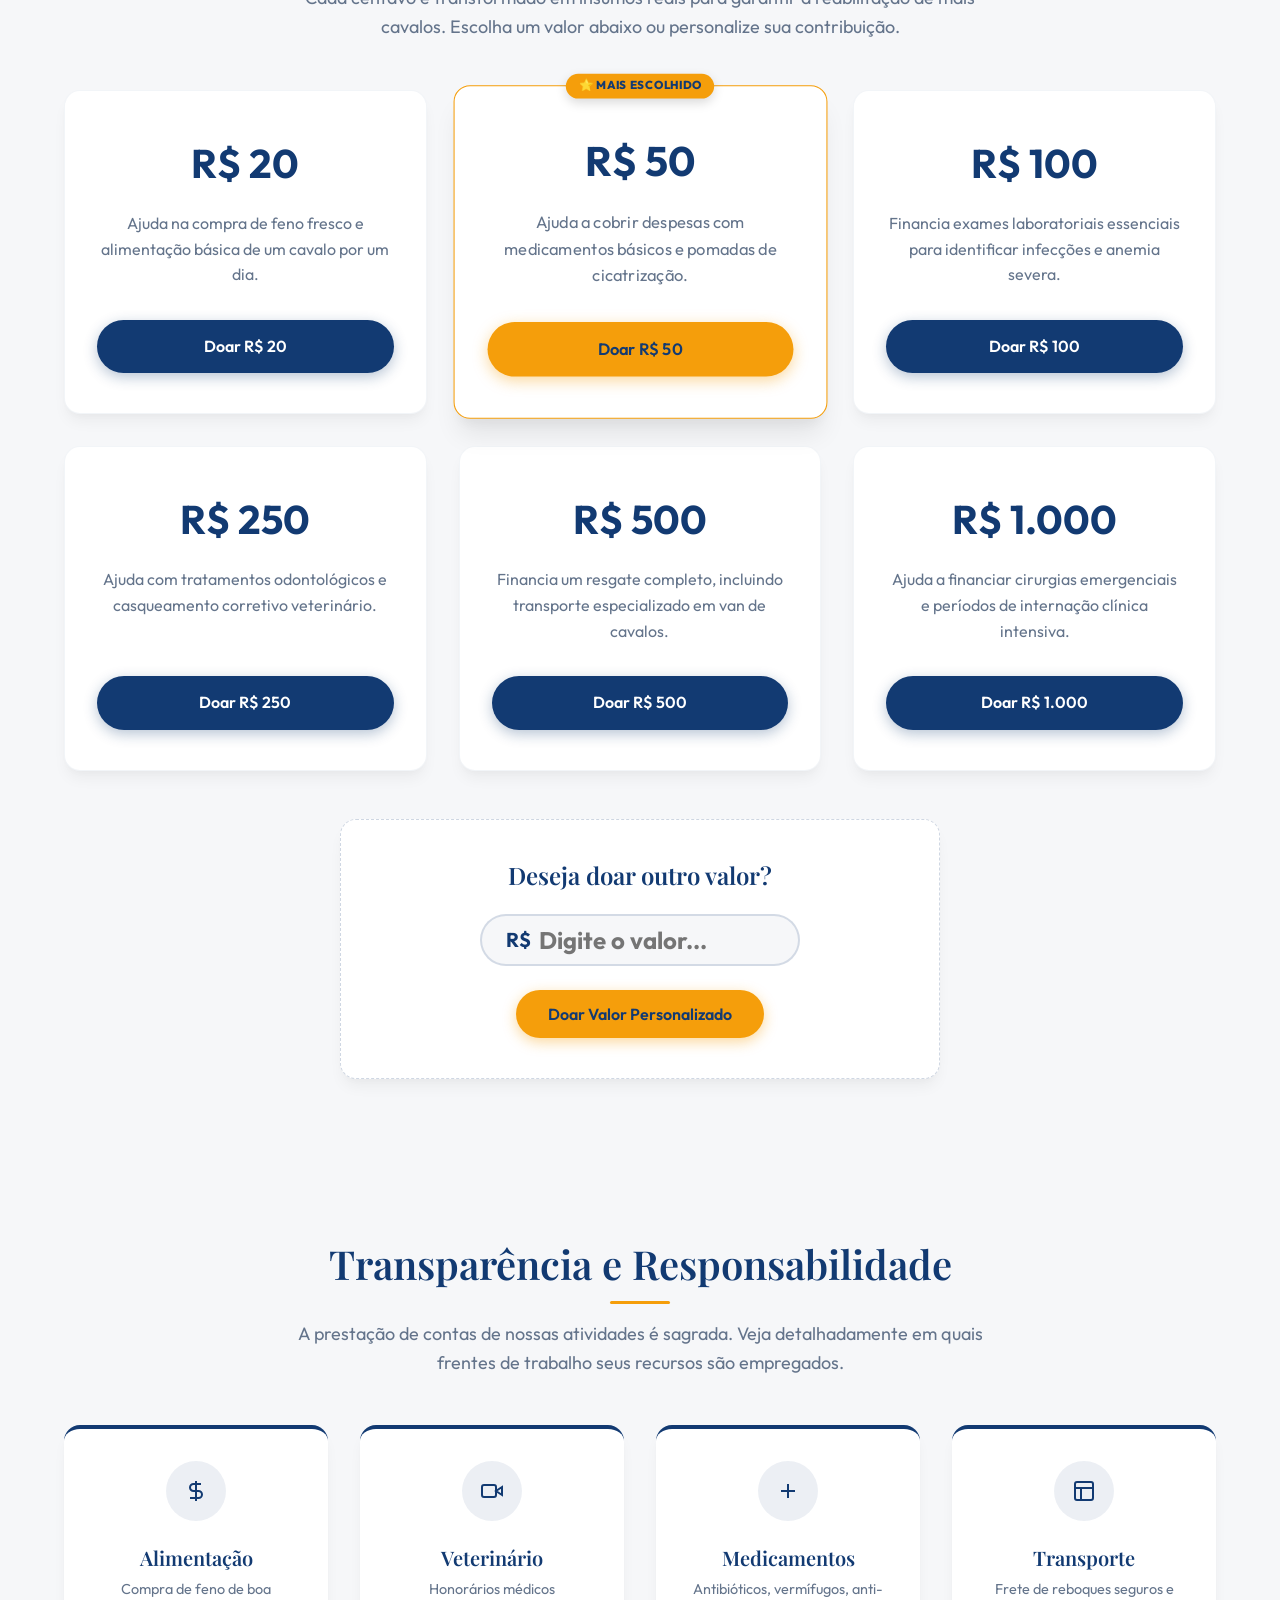
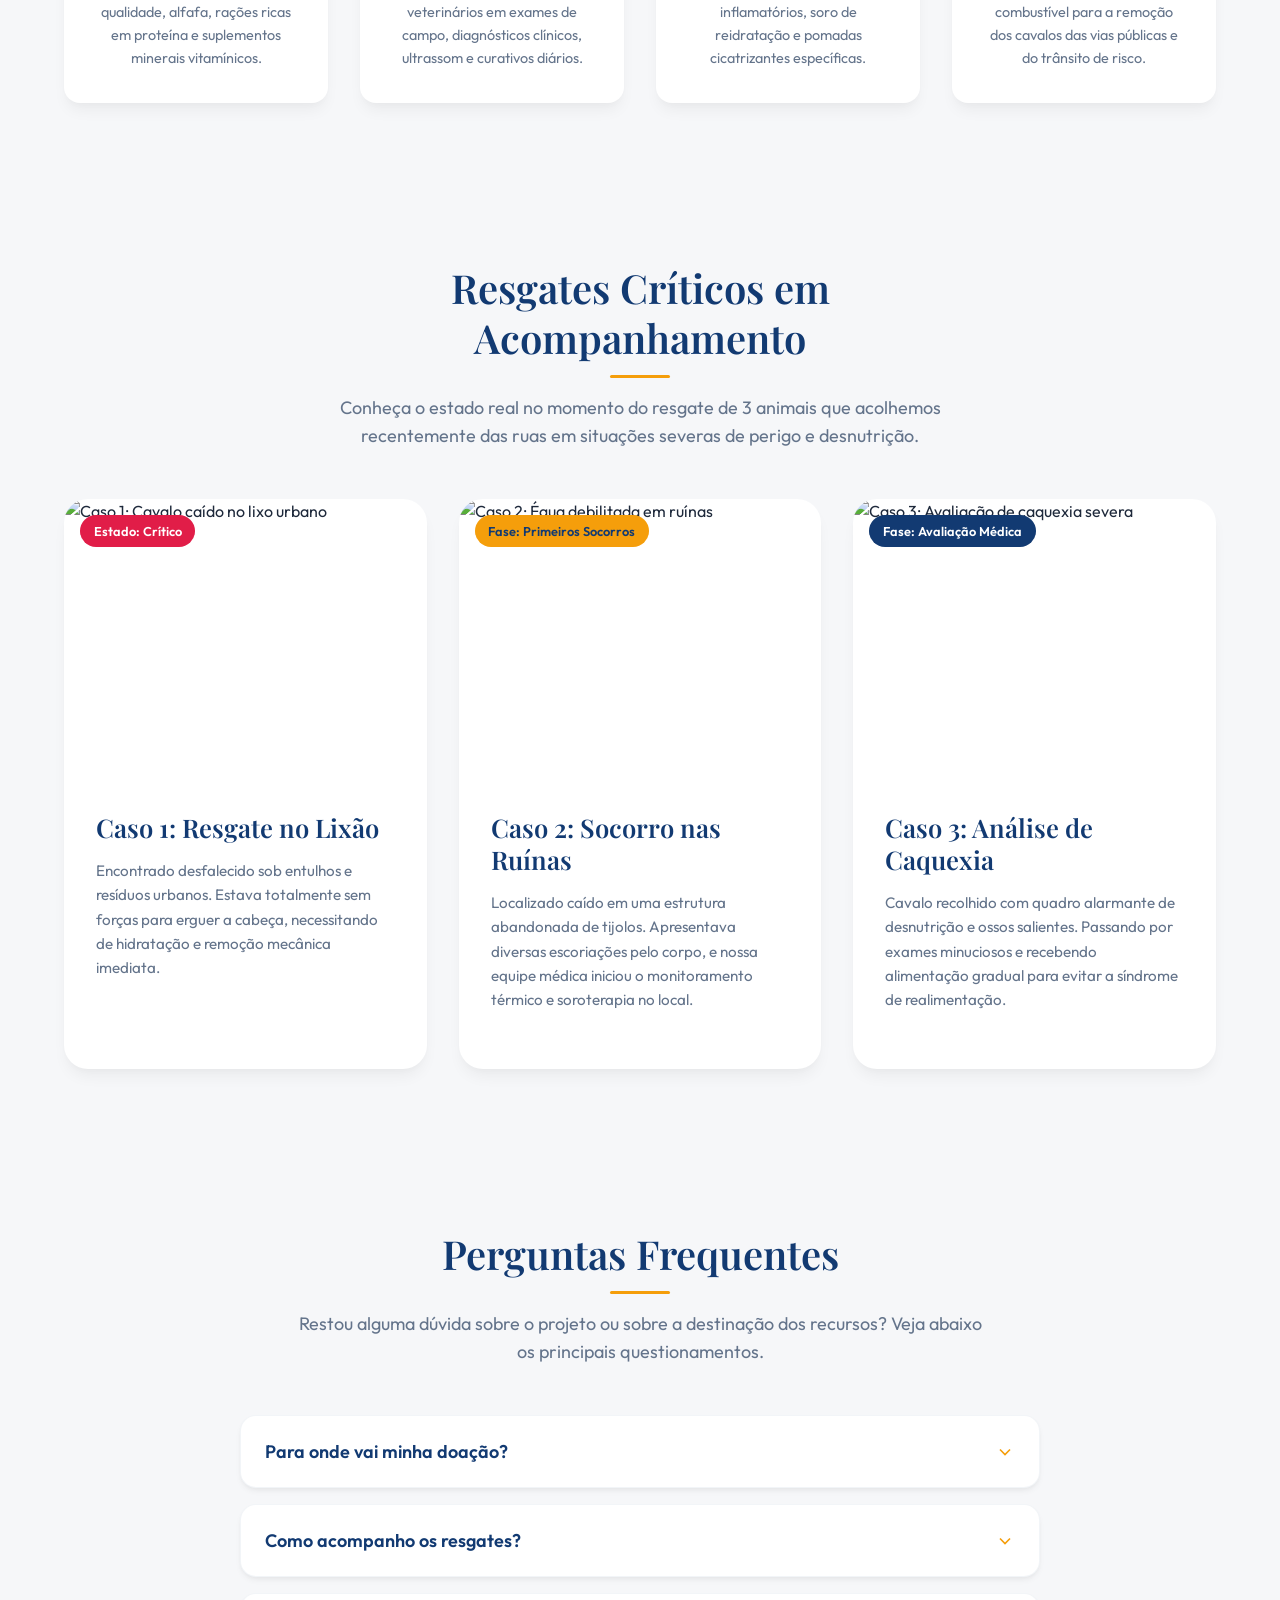
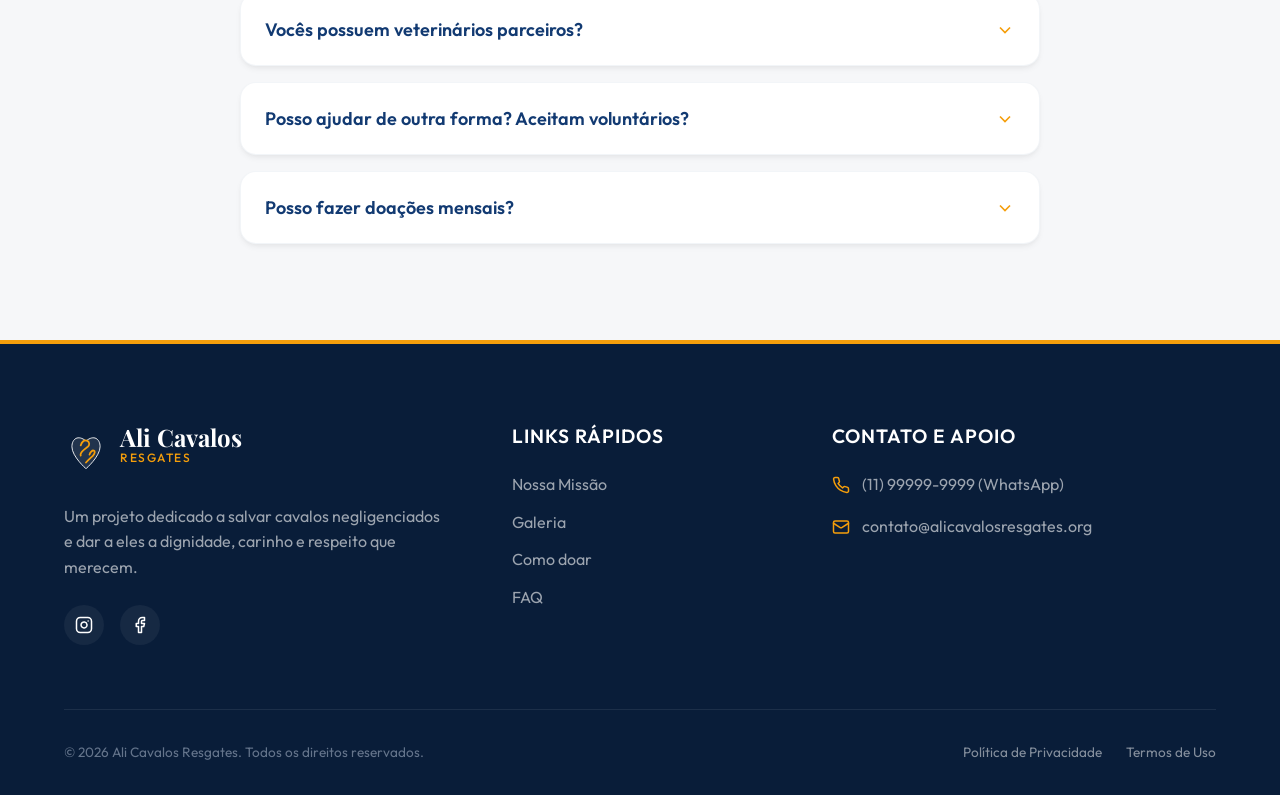
==== commit 7a25dbd4: "style: add -Mais Escolhido- badge to R$ 50 checkout button" ====
--- a/index.html
+++ b/index.html
@@ -260,18 +260,19 @@
                         <a href="#checkoutModal" class="btn btn-dark btn-open-donation" data-donate-value="20">Doar R$ 20</a>
                     </div>
                     
-                    <!-- R$50 -->
-                    <div class="donation-card">
+                    <!-- R$50 (Mais Escolhido) -->
+                    <div class="donation-card" style="border-color: var(--color-accent); transform: scale(1.03); box-shadow: var(--shadow-lg); position: relative;">
+                        <span style="position: absolute; top: -12px; right: 50%; transform: translateX(50%); background: var(--color-accent); color: var(--color-primary); font-size: 0.7rem; font-weight: 800; padding: 3px 12px; border-radius: 20px; text-transform: uppercase; letter-spacing: 0.5px; box-shadow: 0 4px 10px rgba(0,0,0,0.15);">⭐ Mais Escolhido</span>
                         <div class="donation-value">R$ 50</div>
                         <p class="donation-desc">Ajuda a cobrir despesas com medicamentos básicos e pomadas de cicatrização.</p>
-                        <a href="#checkoutModal" class="btn btn-dark btn-open-donation" data-donate-value="50">Doar R$ 50</a>
+                        <a href="#checkoutModal" class="btn btn-primary btn-open-donation" data-donate-value="50">Doar R$ 50</a>
                     </div>
 
                     <!-- R$100 -->
-                    <div class="donation-card" style="border-color: var(--color-accent); transform: scale(1.02); box-shadow: var(--shadow-lg);">
+                    <div class="donation-card">
                         <div class="donation-value">R$ 100</div>
                         <p class="donation-desc">Financia exames laboratoriais essenciais para identificar infecções e anemia severa.</p>
-                        <a href="#checkoutModal" class="btn btn-primary btn-open-donation" data-donate-value="100">Doar R$ 100</a>
+                        <a href="#checkoutModal" class="btn btn-dark btn-open-donation" data-donate-value="100">Doar R$ 100</a>
                     </div>
 
                     <!-- R$250 -->
@@ -544,7 +545,10 @@
                 <div class="checkout-values-grid">
                     <button class="checkout-val-btn" data-value="20">R$ 20</button>
                     <button class="checkout-val-btn" data-value="30">R$ 30</button>
-                    <button class="checkout-val-btn active" data-value="50">R$ 50</button>
+                    <button class="checkout-val-btn active" data-value="50" style="position: relative; border-color: var(--color-accent);">
+                        R$ 50
+                        <span style="position: absolute; top: -10px; right: 50%; transform: translateX(50%); background: var(--color-accent); color: var(--color-primary); font-size: 0.55rem; font-weight: 800; padding: 2px 7px; border-radius: 10px; white-space: nowrap; text-transform: uppercase; letter-spacing: 0.5px;">⭐ Mais Escolhido</span>
+                    </button>
                     <button class="checkout-val-btn" data-value="100">R$ 100</button>
                     <button class="checkout-val-btn" data-value="150">R$ 150</button>
                     <button class="checkout-val-btn" data-value="200">R$ 200</button>
